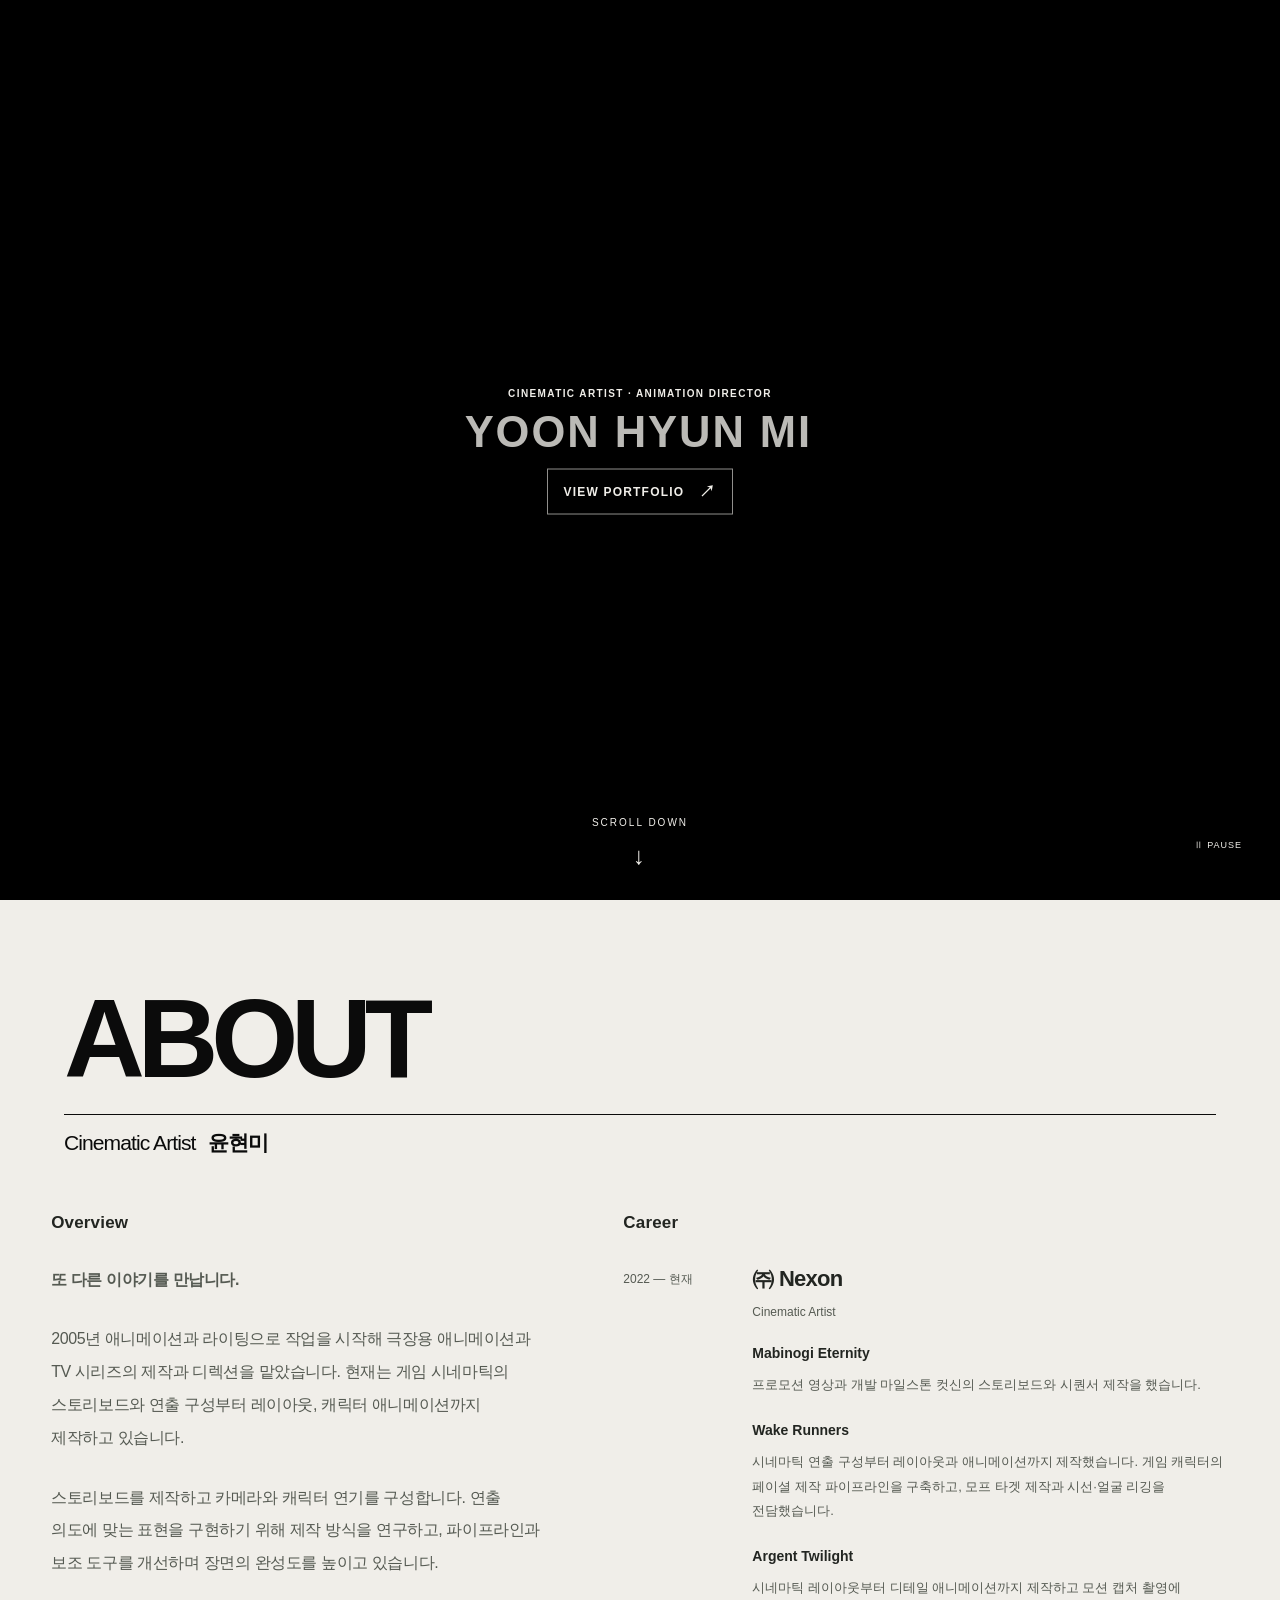
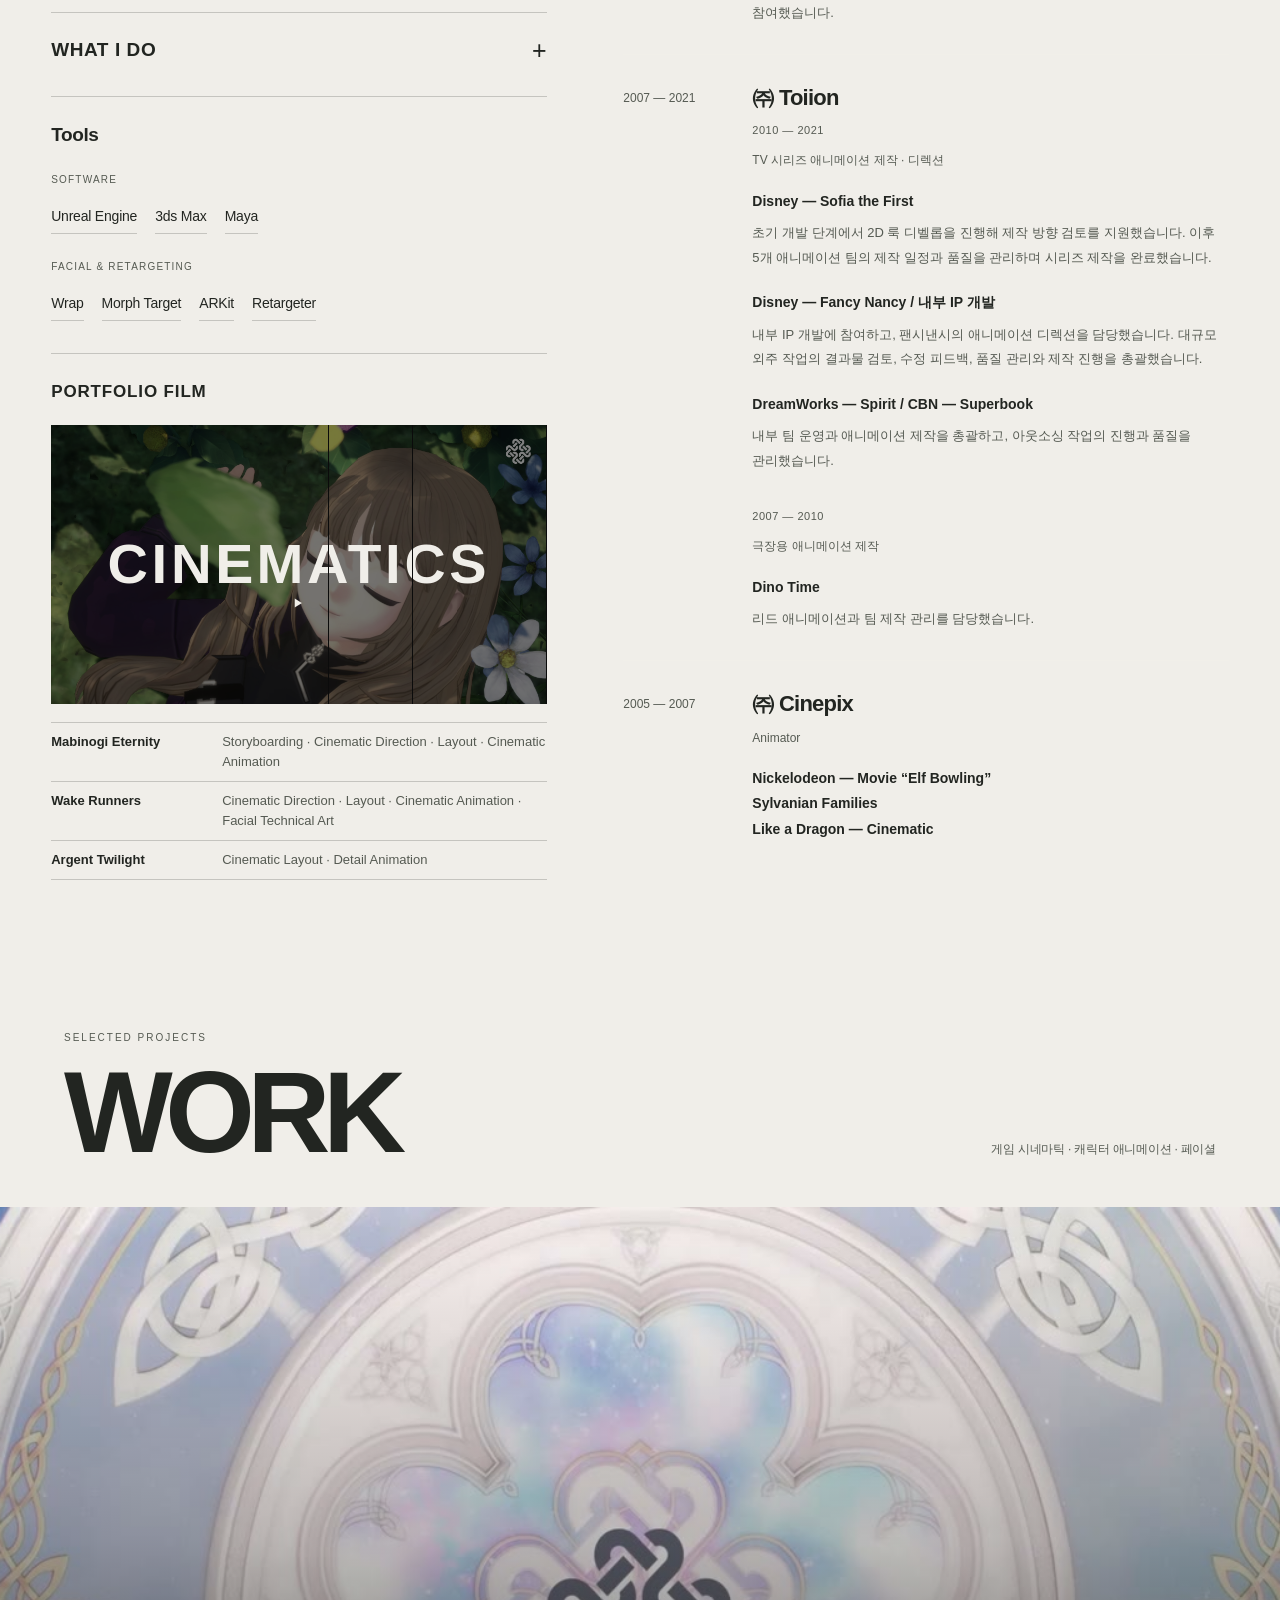
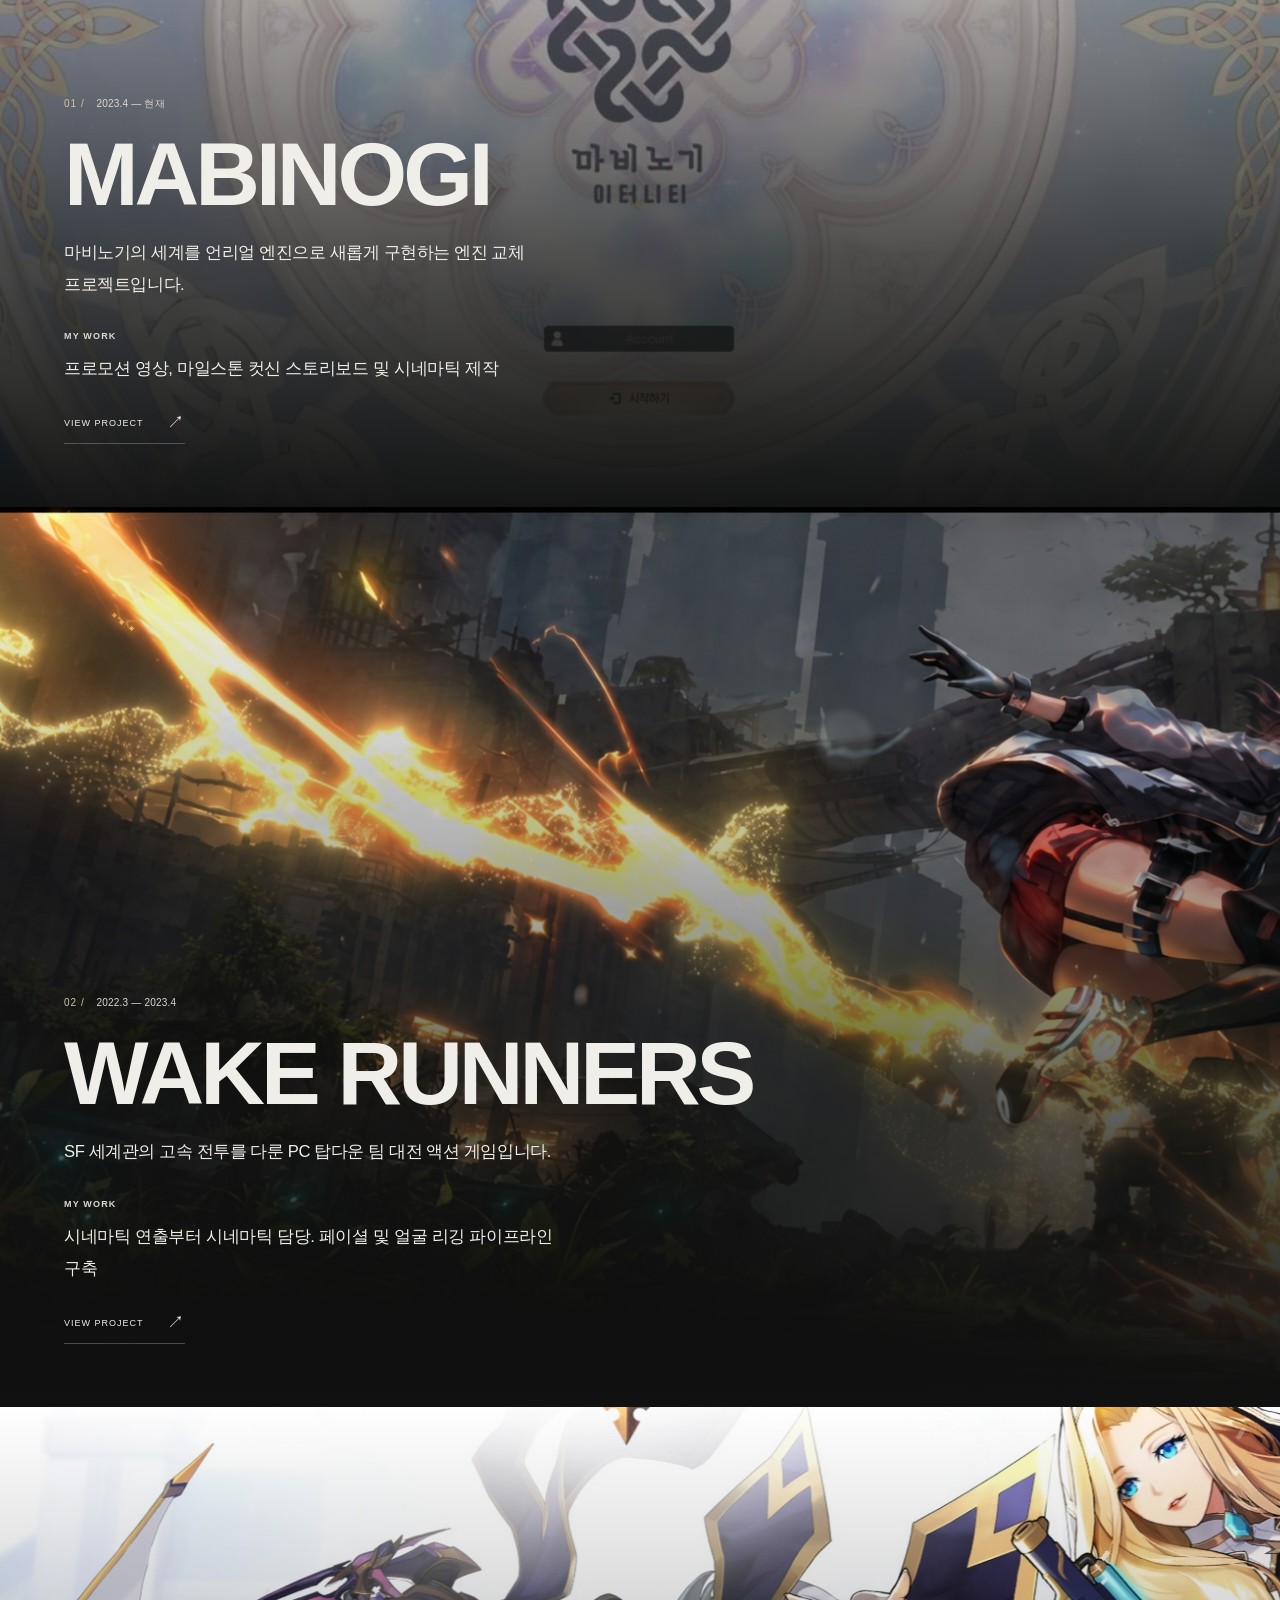
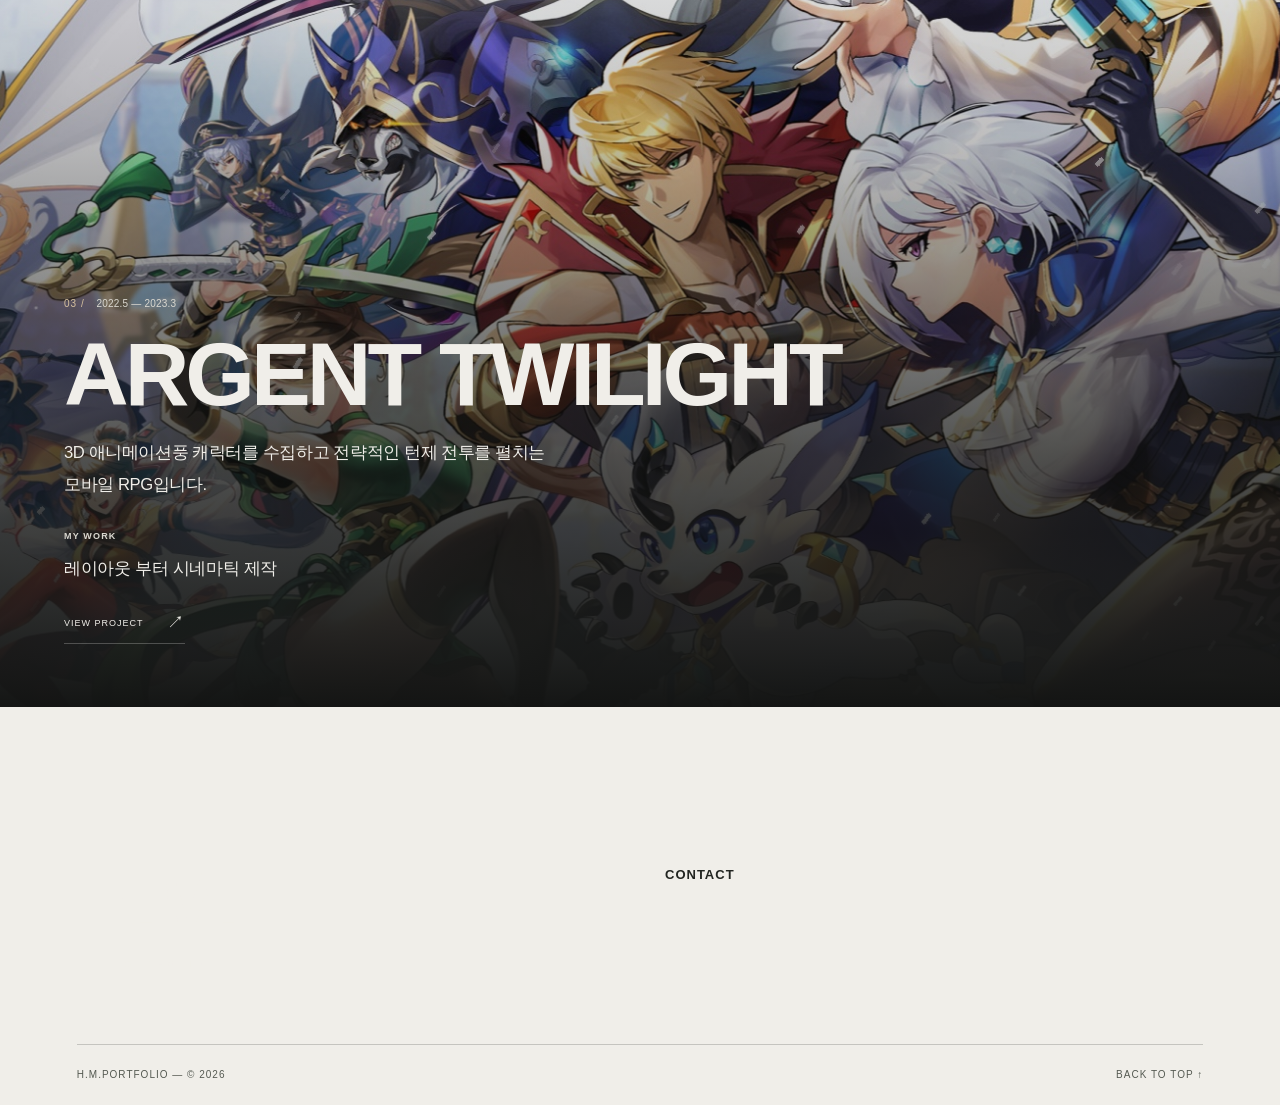
==== index.html @ 666b8a5b "Connect Cara and Argent Vimeo films and enable sound on playback" ====
<!doctype html>
<html lang="ko"><head><meta charset="utf-8"><meta name="viewport" content="width=device-width,initial-scale=1"><meta name="description" content="H.M.Portfolio — 시네마틱 아티스트의 경력과 작품"><title>H.M.Portfolio — Cinematic Artist</title><link rel="stylesheet" href="style.css?v=landscape-1"></head>
<body class="home opening-finished hero-copy-visible">
<header class="site-header"><a class="brand" href="#top" aria-label="H.M.Portfolio 첫 화면"><span class="brand-main">H.M.</span><span class="brand-sub">PORTFOLIO</span></a><button class="menu-button" aria-expanded="false" aria-controls="site-menu" aria-label="메뉴 열기"><span></span><span></span></button><nav class="site-menu" id="site-menu" aria-label="주 메뉴"><a href="#works">WORK</a><a href="#about">ABOUT</a><a href="#contact">CONTACT</a></nav></header>
<main><section class="hero" id="top" aria-label="포트폴리오 영상"><video class="hero-video" muted loop playsinline preload="auto" poster="assets/hero-20261114-loop-poster.jpg" aria-label="포트폴리오 배경 영상"><source src="assets/hero-20261114-loop.mp4?v=1080p-1" type="video/mp4"></video><div class="hero-introduction">
<p class="hero-eyebrow">CINEMATIC ARTIST · ANIMATION DIRECTOR</p>
<h1 class="hero-title"><span class="hero-name hero-monogram">YOON HYUN MI</span></h1>
<div class="hero-links"><a href="portfolio.html" aria-label="단독 포트폴리오 영상 페이지 보기">VIEW PORTFOLIO <span aria-hidden="true">↗</span></a></div>
</div><a class="scroll" href="#about">SCROLL DOWN<span aria-hidden="true">↓</span></a><button class="video-toggle" type="button" aria-label="배경 영상 재생">PLAY</button></section>
<section class="home-about about-profile" id="about" aria-labelledby="profile-title">
<div class="profile-container">
<div class="profile-heading about-title-lockup"><h2 id="profile-title">ABOUT</h2><div class="profile-identity"><span><span lang="en">Cinematic Artist</span> <strong>윤현미</strong></span></div></div>
<div class="profile-grid">
<section class="profile-bio" id="profile-overview" aria-labelledby="profile-overview-title"><h3 id="profile-overview-title" class="profile-column-heading">Overview</h3><div class="profile-bio-copy"><p><strong>또 다른 이야기를 만납니다.</strong></p><p>2005년 애니메이션과 라이팅으로 작업을 시작해 극장용 애니메이션과 TV 시리즈의 제작과 디렉션을 맡았습니다. 현재는 게임 시네마틱의 스토리보드와 연출 구성부터 레이아웃, 캐릭터 애니메이션까지 제작하고 있습니다.</p><p>스토리보드를 제작하고 카메라와 캐릭터 연기를 구성합니다. 연출 의도에 맞는 표현을 구현하기 위해 제작 방식을 연구하고, 파이프라인과 보조 도구를 개선하며 장면의 완성도를 높이고 있습니다.</p></div>
<details class="profile-whatido" id="profile-whatido"><summary><h3>WHAT I DO</h3><span class="whatido-toggle" aria-hidden="true">+</span></summary><div class="whatido-content">
<div class="whatido-item"><h4>Cinematic Direction</h4><p>애니메이션 디렉션과 아웃소싱 관리, 유관 부서 협업 경험을 바탕으로 작업 범위를 정리하고 시네마틱 제작 공수를 산정합니다.<br>콘셉트와 스토리보드로 장면의 방향을 설정하고, 애니메틱과 레이아웃을 통해 카메라 구도·컷의 길이·캐릭터 연기의 흐름을 구체화합니다.</p></div>

<div class="whatido-item"><h4>Unreal Cinematics</h4><p>시퀀서를 중심으로 캐릭터·카메라·표정을 구성하고, 라이팅과 포스트 프로세스를 조정합니다. 컷신과 인게임 플레이 간 전환을 구성합니다.</p></div>
<div class="whatido-item"><h4>Facial Technical Art</h4><p>캐릭터별 모프 타겟을 제작하고 얼굴을 리깅하며, 표정 전달 공정을 구성합니다. ARKit 표정 매핑과 시퀀서 제어를 활용하고, 눈꺼풀·입술·턱의 형태와 립싱크를 확인합니다.</p></div>

<div class="whatido-item"><h4>Pipeline R&amp;D</h4><p>스토리보드와 가이드 음성 제작에 AI 보조 도구를 적용했습니다. 기존 제작 경험을 바탕으로 반복 공정을 자동화하고 페이셜 제작과 엔진 연동 방식을 개선하고 있습니다.</p></div>
<div class="whatido-item"><h4>Leadership</h4><p>애니메이션 팀 운영과 제작을 이끈 경험을 바탕으로 공정을 정리하고 작업 효율을 높입니다. 작업 효율을 높이는 도구를 제작해 팀의 제작 환경을 개선합니다.</p></div>
</div></details>
<section class="profile-tool-strip" id="profile-tools" aria-labelledby="profile-tools-title"><div class="profile-tools-heading"><h3 id="profile-tools-title">Tools</h3></div><div class="profile-tool-columns"><div class="profile-tool-group"><h4>SOFTWARE</h4><ul><li>Unreal Engine</li><li>3ds Max</li><li>Maya</li></ul></div><div class="profile-tool-group"><h4>FACIAL &amp; RETARGETING</h4><ul><li>Wrap</li><li>Morph Target</li><li>ARKit</li><li>Retargeter</li></ul></div></div></section>
<section class="profile-showreel" id="about-portfolio-film" aria-labelledby="about-portfolio-film-title"><h3 id="about-portfolio-film-title">PORTFOLIO FILM</h3><div class="resume-showreel profile-inline-film"><button class="resume-film-cover project-film-cover unified-film-cover" type="button" aria-controls="about-film-player" aria-label="포트폴리오 영상 재생"><img src="assets/mabi-production/media-event-frame-cover-v02.png" alt="나뭇잎 아래 눈을 감은 마비노기 캐릭터"><span class="project-film-title" aria-hidden="true">CINEMATICS</span><span class="film-play-mark" aria-hidden="true">▶</span></button><div class="resume-film-stage" hidden><iframe id="about-film-player" class="vimeo-film-player" title="윤현미 시네마틱·애니메이션 포트폴리오 영상" data-vimeo-src="https://player.vimeo.com/video/1246816019?autoplay=1&amp;dnt=1&amp;quality=1080p" allow="autoplay; fullscreen; picture-in-picture; encrypted-media" allowfullscreen></iframe></div></div><dl class="showreel-credits" aria-label="프로젝트별 담당 역할"><div><dt>Mabinogi Eternity</dt><dd lang="en">Storyboarding · Cinematic Direction · Layout · Cinematic Animation</dd></div><div><dt>Wake Runners</dt><dd lang="en">Cinematic Direction · Layout · Cinematic Animation · Facial Technical Art</dd></div><div><dt>Argent Twilight</dt><dd lang="en">Cinematic Layout · Detail Animation</dd></div></dl></section>
</section>
<section class="profile-career profile-career-column" id="profile-career" aria-labelledby="profile-career-title"><h3 id="profile-career-title" class="profile-column-heading">Career</h3><div class="career-cards"><article class="career-entry"><div class="career-date">2022 — 현재</div><div><h3>㈜ Nexon</h3><div class="career-role">Cinematic Artist</div><div class="career-project"><h4>Mabinogi Eternity</h4><p>프로모션 영상과 개발 마일스톤 컷신의 스토리보드와 시퀀서 제작을 했습니다.</p></div><div class="career-project"><h4>Wake Runners</h4><p>시네마틱 연출 구성부터 레이아웃과 애니메이션까지 제작했습니다. 게임 캐릭터의 페이셜 제작 파이프라인을 구축하고, 모프 타겟 제작과 시선·얼굴 리깅을 전담했습니다.</p></div><div class="career-project"><h4>Argent Twilight</h4><p>시네마틱 레이아웃부터 디테일 애니메이션까지 제작하고 모션 캡처 촬영에 참여했습니다.</p></div></div></article>
<article class="career-entry"><div class="career-date">2007 — 2021</div><div><h3>㈜ Toiion</h3><section class="career-position"><div class="career-role"><span class="career-position-date">2010 — 2021</span>TV 시리즈 애니메이션 제작 · 디렉션</div><div class="career-project"><h4>Disney — Sofia the First</h4><p>초기 개발 단계에서 2D 룩 디벨롭을 진행해 제작 방향 검토를 지원했습니다. 이후 5개 애니메이션 팀의 제작 일정과 품질을 관리하며 시리즈 제작을 완료했습니다.</p></div><div class="career-project"><h4>Disney — Fancy Nancy / 내부 IP 개발</h4><p>내부 IP 개발에 참여하고, 팬시낸시의 애니메이션 디렉션을 담당했습니다. 대규모 외주 작업의 결과물 검토, 수정 피드백, 품질 관리와 제작 진행을 총괄했습니다.</p></div><div class="career-project"><h4>DreamWorks — Spirit / CBN — Superbook</h4><p>내부 팀 운영과 애니메이션 제작을 총괄하고, 아웃소싱 작업의 진행과 품질을 관리했습니다.</p></div></section><section class="career-position"><div class="career-role"><span class="career-position-date">2007 — 2010</span>극장용 애니메이션 제작</div><div class="career-project"><h4>Dino Time</h4><p>리드 애니메이션과 팀 제작 관리를 담당했습니다.</p></div></section></div></article>
<article class="career-entry"><div class="career-date">2005 — 2007</div><div><h3>㈜ Cinepix</h3><div class="career-role">Animator</div><div class="career-project"><h4>Nickelodeon — Movie “Elf Bowling”<br>Sylvanian Families<br>Like a Dragon — Cinematic</h4></div></div></article></div></section>
</div>

</div>
</section>
<section class="works work-collection" id="works" aria-labelledby="work-title"><div class="work-container"><div class="work-heading"><div><p class="work-kicker">SELECTED PROJECTS</p><h2 id="work-title">WORK</h2></div><p class="work-intro">게임 시네마틱 · 캐릭터 애니메이션 · 페이셜</p></div><div class="project-feature-list">
<article class="project-feature" id="mabi-card"><a class="project-feature-link" href="mabinogi.html" aria-labelledby="mabi-card-title" aria-describedby="mabi-card-game mabi-card-work">
<div class="project-feature-media"><video class="cover-video" src="assets/mabinogi-login-loop-v02.mp4" poster="assets/mabinogi-login-loop-v02-poster.jpg" autoplay muted loop playsinline preload="metadata" aria-hidden="true" tabindex="-1"></video></div>
<div class="project-feature-copy"><p class="project-feature-index">01 / <span>2023.4 — 현재</span></p><h3 class="project-feature-title" id="mabi-card-title">MABINOGI</h3><p class="project-feature-game" id="mabi-card-game">마비노기의 세계를 언리얼 엔진으로 새롭게 구현하는 엔진 교체 프로젝트입니다.</p><div class="project-feature-work"><span>MY WORK</span><p id="mabi-card-work">프로모션 영상, 마일스톤 컷신 스토리보드 및 시네마틱 제작</p></div><span class="project-feature-open">VIEW PROJECT <span aria-hidden="true">↗</span></span></div>
</a></article>
<article class="project-feature" id="wake-card"><a class="project-feature-link" href="wake-runners.html" aria-labelledby="wake-card-title" aria-describedby="wake-card-game wake-card-work">
<div class="project-feature-media"><video class="cover-video" src="assets/wake-gold-loop-v01.mp4" poster="assets/wake-gold-loop-v01-poster.jpg" autoplay muted loop playsinline preload="metadata" aria-hidden="true" tabindex="-1"></video></div>
<div class="project-feature-copy"><p class="project-feature-index">02 / <span>2022.3 — 2023.4</span></p><h3 class="project-feature-title" id="wake-card-title">WAKE RUNNERS</h3><p class="project-feature-game" id="wake-card-game">SF 세계관의 고속 전투를 다룬 PC 탑다운 팀 대전 액션 게임입니다.</p><div class="project-feature-work"><span>MY WORK</span><p id="wake-card-work">시네마틱 연출부터 시네마틱 담당.  페이셜 및 얼굴 리깅 파이프라인 구축</p></div><span class="project-feature-open">VIEW PROJECT <span aria-hidden="true">↗</span></span></div>
</a></article>
<article class="project-feature" id="argent-card"><a class="project-feature-link" href="argent-twilight.html" aria-labelledby="argent-card-title" aria-describedby="argent-card-game argent-card-work">
<div class="project-feature-media"><video class="cover-video" src="assets/argent-production/argent-sparkle-loop-v03.mp4" poster="assets/argent-production/argent-white-particles-poster-v02.jpg" autoplay muted loop playsinline preload="metadata" aria-hidden="true" tabindex="-1"></video></div>
<div class="project-feature-copy"><p class="project-feature-index">03 / <span>2022.5 — 2023.3</span></p><h3 class="project-feature-title" id="argent-card-title">ARGENT TWILIGHT</h3><p class="project-feature-game" id="argent-card-game">3D 애니메이션풍 캐릭터를 수집하고 전략적인 턴제 전투를 펼치는 모바일 RPG입니다.</p><div class="project-feature-work"><span>MY WORK</span><p id="argent-card-work">레이아웃 부터 시네마틱 제작</p></div><span class="project-feature-open">VIEW PROJECT <span aria-hidden="true">↗</span></span></div>
</a></article>
</div></div></section></main>
<footer class="contact" id="contact"><div class="footer-brand brand"><span class="brand-main">H.M.</span><span class="brand-sub">PORTFOLIO</span></div><div class="contact-block"><h2>CONTACT</h2></div><div class="footer-bottom"><span>H.M.PORTFOLIO — © 2026</span><a href="#top">BACK TO TOP ↑</a></div></footer><script src="main.js?v=work-fullscreen-1"></script><script src="reveal.js?v=about-stagger-v02"></script><script src="film-poster-tone.js?v=hover-v02"></script><script src="https://player.vimeo.com/api/player.js" defer></script><script src="resume.js?v=sound-on-2" defer></script><script src="video-guides.js"></script><script src="video-controls.js?v=autohide-v02"></script><script src="about-cover-reveal.js?v=4"></script></body></html>
---- style.css ----
:root{--cloud-dancer:#f0eee9;--bg:#101110;--ink:var(--cloud-dancer);--muted:#a4a49d;--line:#f0eee924}*{box-sizing:border-box}html{scroll-behavior:smooth;scroll-padding-top:90px}body{margin:0;background:var(--bg);color:var(--ink);font-family:Helvetica,Arial,'Malgun Gothic',sans-serif}a{color:inherit;text-decoration:none}button{font:inherit;cursor:pointer}a:focus-visible,button:focus-visible{outline:3px solid #e6d2a4;outline-offset:6px}header{position:absolute;top:0;left:0;width:100%;padding:28px 4%;display:flex;justify-content:space-between;align-items:center;z-index:5}header .logo{font-size:24px;font-weight:800;letter-spacing:-1px}nav{display:flex;gap:30px;font-size:10px;letter-spacing:2px}nav a:hover{opacity:.6}.hero{height:100svh;min-height:520px;position:relative;overflow:hidden;display:grid;place-items:center;background:#171b19}.hero-video{position:absolute;width:100%;height:100%;object-fit:cover;object-position:center}.hero:after{content:'';position:absolute;inset:0;background:linear-gradient(180deg,#0005,#0002 45%,#0009);pointer-events:none}.hero-copy{position:relative;z-index:1;text-align:center;pointer-events:none}.eyebrow{font-size:10px;letter-spacing:3px;text-transform:uppercase}h1{font-size:clamp(58px,12vw,185px);font-weight:700;letter-spacing:-.07em;line-height:1;margin:24px 0}.hero-copy p{font-size:12px;letter-spacing:3px}.scroll{position:absolute;bottom:36px;left:50%;transform:translateX(-50%);z-index:2;display:flex;align-items:center;gap:20px;font-size:10px;letter-spacing:3px;white-space:nowrap}.scroll span{font-size:29px}.video-toggle{position:absolute;right:4%;bottom:36px;z-index:2;border:1px solid #f0eee966;color:#f0eee9;background:#0003;border-radius:30px;min-height:42px;padding:10px 17px;font-size:10px;letter-spacing:1px}.works{padding:74px 4% 24px}.section-heading{display:flex;justify-content:space-between;align-items:end;margin-bottom:32px;gap:30px}.section-heading h2{font-size:clamp(30px,4vw,55px);letter-spacing:-2px;margin:12px 0 0;line-height:1.1}.section-heading p{font-size:12px;color:var(--muted);line-height:1.8;margin:0}.cards{display:grid;grid-template-columns:repeat(3,minmax(0,1fr));gap:32px 22px}.card{display:block;min-width:0}.card-image{position:relative;aspect-ratio:16/10;overflow:hidden;background:#262b28}.card-image img{width:100%;height:100%;object-fit:cover;display:block;transition:transform .7s,filter .7s;filter:brightness(.87)}.card:hover img{transform:scale(1.045);filter:brightness(1)}.card .arrow{position:absolute;right:15px;bottom:15px;width:39px;height:39px;border:1px solid #f0eee988;border-radius:50%;display:grid;place-items:center;background:#0002;transition:background .3s,color .3s}.card:hover .arrow{background:#f0eee9;color:#111}.card-meta{display:flex;justify-content:space-between;align-items:start;padding-top:16px;gap:10px}.card h3{font-size:23px;letter-spacing:-.6px;margin:0 0 7px;font-weight:500}.card small{font-size:9px;letter-spacing:2px;color:var(--muted)}.card-num{font-size:10px;color:var(--muted);padding-top:6px}.resume-art{background:#cdcec2;color:#202920;display:flex;align-items:end;padding:25px;position:relative}.resume-monogram{position:absolute;right:27px;top:-10px;font-size:190px;line-height:1.2;letter-spacing:-24px;font-weight:700;opacity:.14}.resume-art strong{font-size:33px;letter-spacing:-1px;line-height:1.1;position:relative}.resume-art .arrow{border-color:#20292066}.lab-art img{filter:brightness(.65) grayscale(1)}.contact{padding:100px 4% 28px}.contact h2{font-size:clamp(48px,8vw,120px);letter-spacing:-.06em;margin:22px 0 30px;font-weight:500}.contact-info{display:flex;gap:38px;color:#c6c6be;font-size:16px;flex-wrap:wrap}.footer-bottom{border-top:1px solid var(--line);padding-top:24px;margin-top:80px;display:flex;justify-content:space-between;font-size:10px;letter-spacing:1px;color:var(--muted)}.detail-header{position:relative;border-bottom:1px solid var(--line)}.detail-main{max-width:1400px;margin:auto;padding:60px 5% 90px}.back{font-size:11px;letter-spacing:1px;display:inline-block;margin-bottom:45px;color:var(--muted)}.detail-title{font-size:clamp(50px,8vw,115px);letter-spacing:-.055em;font-weight:500;line-height:1.05;margin:20px 0 30px}.detail-media{width:100%;display:block;margin:35px 0;max-height:78svh;object-fit:contain;background:#080908}.detail-summary{display:grid;grid-template-columns:1fr 2fr;gap:40px;padding:35px 0;border-top:1px solid var(--line);margin-top:35px}.detail-summary h2{font-size:12px;letter-spacing:2px;font-weight:400;color:var(--muted)}.detail-summary p{line-height:2;font-size:16px;margin:0}.detail-summary ul{padding-left:20px;line-height:2;margin:0}.next-project{display:flex;justify-content:space-between;padding:28px 0;border-block:1px solid var(--line);margin-top:65px;font-size:20px}.career-intro{font-size:11px;letter-spacing:3px;color:var(--muted);margin:25px 0 40px}.career-entry{display:grid;grid-template-columns:180px 1fr;gap:30px;padding:38px 0;border-top:1px solid var(--line)}.career-date{font-size:15px;color:#c9c9b8;padding-top:5px}.career-entry h3{font-size:27px;margin:0 0 9px;letter-spacing:-.5px}.career-role{color:var(--muted);font-size:13px;margin-bottom:24px}.career-entry h4{font-size:17px;margin:25px 0 8px}.career-entry p{font-size:15px;margin:0;line-height:1.9}.career-entry ul{padding-left:20px;font-size:15px;line-height:2;color:#f0eee9}.note{color:var(--muted);font-size:12px;line-height:1.9}.detail-footer{padding:25px 5%;border-top:1px solid var(--line);font-size:11px;color:var(--muted);display:flex;justify-content:space-between}
@media(min-width:1700px){.works,.contact{padding-left:7%;padding-right:7%}}@media(max-width:1000px){.cards{grid-template-columns:repeat(2,minmax(0,1fr))}}@media(max-width:600px){header{padding:24px 6%}nav{gap:14px;font-size:9px}.hero{min-height:560px}.hero-copy p{font-size:10px;letter-spacing:1px}.video-toggle{bottom:90px;right:6%}.works{padding:50px 6% 0}.section-heading{display:block}.section-heading p{margin-top:18px}.cards{grid-template-columns:1fr;gap:30px}.card-image{aspect-ratio:16/9}.card h3{font-size:23px}.contact{padding:80px 6% 25px}.footer-bottom{gap:20px;font-size:9px}.detail-main{padding:40px 6% 60px}.detail-summary,.career-entry{grid-template-columns:1fr;gap:14px}.detail-title{font-size:49px}.back{margin-bottom:25px}.detail-header nav a:first-child{display:none}.next-project{font-size:17px}}
@media(prefers-reduced-motion:reduce){html{scroll-behavior:auto}.card-image img{transition:none}.card:hover img{transform:none}}

/* Unit-inspired home: opening / moving image / film index */
.home{background:#080808;color:#f0eee9}.home.intro-running{overflow:hidden}.brand{display:inline-flex;flex-direction:column;align-items:center;color:#f0eee9}.brand-main{display:block;font-weight:900;letter-spacing:-.095em;line-height:.85;margin:0;padding-right:.075em}.brand-sub{display:block;letter-spacing:.52em;text-indent:.52em;font-weight:400;line-height:1;margin-top:18px;font-size:12px}.opening{position:fixed;inset:0;background:#000;z-index:100;display:grid;place-items:center;pointer-events:none;transition:opacity .55s;opacity:1}.opening-logo{display:flex;flex-direction:column;align-items:center;animation:opening-out .35s 1.65s both}.opening-logo .brand-main{font-size:clamp(100px,17vw,220px);animation:logo-in 1s cubic-bezier(.16,1,.3,1) both}.opening-logo .brand-sub{font-size:clamp(10px,1.4vw,18px);animation:sub-in 1s .25s both}.home.opening-finished .opening{opacity:0;visibility:hidden;transition:opacity .55s,visibility 0s .55s}.site-header{position:fixed;inset:0 0 auto;display:flex;align-items:center;justify-content:space-between;padding:19px 4%;height:92px;background:#000f;border-bottom:1px solid #f0eee919;transform:translateY(-100%);opacity:0;transition:transform .4s,opacity .4s;z-index:20}.home.past-hero .site-header{transform:none;opacity:1}.site-header .brand-main{font-size:38px}.site-header .brand-sub{font-size:6px;margin-top:8px}.site-menu{display:flex;gap:28px}.site-menu a{font-size:10px;letter-spacing:1.5px}.menu-button{display:none;width:40px;height:40px;background:none;border:0;padding:8px;color:#f0eee9}.menu-button span{display:block;height:1px;background:currentColor;margin:7px 0}.home .hero{height:100svh;min-height:480px;background:#000;isolation:isolate}.home .hero:after{background:linear-gradient(180deg,#0001 50%,#0006)}.home .hero-video{opacity:0;transition:opacity 1.2s;filter:brightness(.88)}.home.video-visible .hero-video{opacity:1}.hero-brand{position:absolute;left:50%;top:50%;transform:translate(-50%,-50%);z-index:2;opacity:0;transition:opacity 1s}.opening-finished .hero-brand{opacity:1}.hero-brand .brand-main{font-size:clamp(85px,13vw,180px);letter-spacing:-.095em}.hero-brand .brand-sub{font-size:clamp(10px,1.3vw,18px);margin-top:24px}.home .scroll{bottom:30px;flex-direction:column;gap:14px;font-size:10px;letter-spacing:2px;opacity:0;transition:opacity .7s}.opening-finished .scroll{opacity:1}.home .scroll span{font-size:24px}.home .video-toggle{bottom:35px;right:28px;border:0;background:#0004;border-radius:0;font-size:9px;padding:10px;min-height:40px}.home .works{padding:0;background:#101010;background-image:radial-gradient(#f0eee904 .7px,transparent .7px);background-size:4px 4px;scroll-margin-top:90px}.category-nav{display:flex;justify-content:center;gap:clamp(20px,5vw,80px);padding:28px 4%;border-bottom:1px solid #f0eee915;background:#030303;position:sticky;top:92px;z-index:10}.category-nav a{color:#999;font-size:11px;letter-spacing:1px;font-weight:700;white-space:nowrap}.category-nav a:hover{color:#f0eee9}.films-list{max-width:1280px;padding:80px 32px 20px;margin:auto}.film{margin:0 0 80px;scroll-margin-top:185px}.film-image{position:relative;display:block;aspect-ratio:2.28;overflow:hidden;background:#171717}.film-image img{width:100%;height:100%;object-fit:cover;display:block;transition:transform 1.1s cubic-bezier(.2,.7,.2,1),filter .6s;filter:brightness(.86)}.film-image:after{content:'';position:absolute;inset:0;background:linear-gradient(transparent 40%,#0008);pointer-events:none}.film-image h2{position:absolute;z-index:2;bottom:-.08em;left:3%;right:3%;text-align:center;margin:0;font-size:clamp(32px,5.4vw,78px);font-weight:800;line-height:1.1;letter-spacing:.015em;text-transform:uppercase;text-shadow:0 2px 20px #0003}.film-credits{display:flex;justify-content:center;gap:32px;padding:30px 15px 0;flex-wrap:wrap}.film-credits span{font-size:11px;font-weight:700;line-height:1.7;border-bottom:1px solid #f0eee9;letter-spacing:.1px}.film-image:hover img{transform:scale(1.035);filter:brightness(1)}.view-label{position:absolute;inset:40% 0 auto;text-align:center;z-index:2;font-size:11px;letter-spacing:2px;opacity:0;transform:translateY(10px);transition:opacity .4s,transform .4s}.film-image:hover .view-label,.film-image:focus-visible .view-label{opacity:1;transform:none}.resume-cover img{filter:brightness(.55) saturate(.6)}.lab-cover img{filter:brightness(.6) grayscale(1)}.home .contact{background:#000;padding:75px 6% 25px;display:grid;grid-template-columns:1fr 1fr;gap:50px;min-height:300px;align-items:start}.footer-brand{justify-self:start}.footer-brand .brand-main{font-size:90px}.footer-brand .brand-sub{font-size:9px;margin-top:17px}.home .contact h2{font-size:13px;letter-spacing:1px;font-weight:700;margin:0 0 22px}.contact-block p{font-size:12px;color:#aaa;margin:12px 0}.home .footer-bottom{grid-column:1/-1;width:100%;margin-top:25px;font-size:10px}.detail-header{background:#050505}.detail-header .logo{font-size:23px}.detail-title{font-weight:700}.detail-footer{background:#050505}@keyframes logo-in{from{opacity:0;transform:translateY(22px) scale(.93);filter:blur(9px)}to{opacity:1;transform:none;filter:blur(0)}}@keyframes sub-in{from{opacity:0;letter-spacing:1em}to{opacity:1;letter-spacing:.52em}}@keyframes opening-out{to{opacity:0;transform:scale(1.035)}}
@media(min-width:1500px){.films-list{max-width:1420px;padding-inline:45px}}@media(max-width:700px){.site-header{height:76px;padding:14px 5%}.site-header .brand-main{font-size:32px}.site-header .brand-sub{font-size:5px}.category-nav{top:76px;gap:22px;justify-content:flex-start;overflow-x:auto;padding:24px 5%}.category-nav a{font-size:9px}.films-list{padding:45px 4% 5px}.film{margin-bottom:50px;scroll-margin-top:165px}.film-image{aspect-ratio:2.15}.film-image h2{font-size:clamp(26px,6vw,42px)}.film-credits{padding-top:22px;gap:20px}.film-credits span{font-size:9px}.menu-button{display:block}.site-menu{display:none;position:absolute;right:0;top:76px;background:#000;padding:30px;width:100%;border-bottom:1px solid #333;justify-content:center}.site-menu.is-open{display:flex}.home .contact{gap:30px;padding:60px 6% 25px}.footer-brand .brand-main{font-size:62px}.footer-brand .brand-sub{font-size:6px;margin-top:12px}.hero-brand .brand-sub{margin-top:18px}.home .video-toggle{bottom:26px;right:15px}.view-label{display:none}.home .works{scroll-margin-top:76px}}
@media(prefers-reduced-motion:reduce){.opening-logo,.opening-logo .brand-main,.opening-logo .brand-sub{animation:none}.opening{display:none}.home.intro-running{overflow:auto}.hero-brand,.home .scroll{opacity:1}.hero-video,.hero-brand,.film-image img{transition:none}.film-image:hover img{transform:none}}

/* Image covers: subdued before hover, clear on hover or keyboard focus. */
.home .film-image img{filter:brightness(.45) saturate(.65)}
.home .film-image:hover img,.home .film-image:focus-visible img{filter:brightness(1) saturate(1)}
.home .resume-cover img{object-fit:contain}
@media(prefers-reduced-motion:reduce){.home .film-image img{transition:none}}

/* Solid resume cover and Mabinogi motion cover. */
.home .resume-cover{background:#303030}
.home .resume-cover::after{background:none}
.home .film-image .cover-video{display:block;width:100%;height:100%;object-fit:cover;filter:brightness(.45) saturate(.65);transition:filter .6s}
.home .film-image:hover .cover-video,.home .film-image:focus-visible .cover-video{filter:brightness(1) saturate(1);transform:none}
@media(prefers-reduced-motion:reduce){.home .film-image .cover-video{transition:none}.home .film-image:hover .cover-video{transform:none}}

/* Lock the Mabinogi video to its cover; decoding and hover cannot resize it. */
.home #mabi-card .film-image{position:relative;aspect-ratio:2.28;contain:layout paint}
.home #mabi-card .cover-video{position:absolute;inset:0;width:100%;height:100%;max-width:100%;object-fit:cover;transform:none;animation:none;transition:filter .6s}
.home #mabi-card .film-image:hover .cover-video,.home #mabi-card .film-image:focus-visible .cover-video{transform:none}
@media(max-width:700px){.home #mabi-card .film-image{aspect-ratio:2.15}}
@media(prefers-reduced-motion:reduce){.home #mabi-card .cover-video{transition:none}}

/* Wake Runners loop occupies a fixed cover, without zoom or layout movement. */
.home #wake-card .film-image{position:relative;aspect-ratio:2.28;contain:layout paint}
.home #wake-card .cover-video{position:absolute;inset:0;width:100%;height:100%;object-fit:cover;transform:none;animation:none;transition:filter .6s}
.home #wake-card .film-image:hover .cover-video,.home #wake-card .film-image:focus-visible .cover-video{transform:none}
@media(max-width:700px){.home #wake-card .film-image{aspect-ratio:2.15}}
@media(prefers-reduced-motion:reduce){.home #wake-card .cover-video{transition:none}}

/* Original artwork at rest; dark overlay and centered project title on hover. */
.home .film-image img,.home .film-image .cover-video,
.home .film-image:hover img,.home .film-image:focus-visible img,
.home .film-image:hover .cover-video,.home .film-image:focus-visible .cover-video{filter:none;transform:none}
.home .film-image::after{background:rgba(0,0,0,.55);opacity:0;transition:opacity .4s;z-index:1}
.home .film-image:hover::after,.home .film-image:focus-visible::after{opacity:1}
.home .film-image h2{top:50%;bottom:auto;left:50%;right:auto;transform:translate(-50%,-50%);width:94%;margin:0;opacity:0;transition:opacity .4s;pointer-events:none;text-align:center;z-index:2}
.home .film-image:hover h2,.home .film-image:focus-visible h2{opacity:1}
.home .film-image .view-label{display:none}
@media(hover:none){.home .film-image h2{opacity:1}.home .film-image::after{opacity:.35}}
@media(prefers-reduced-motion:reduce){.home .film-image::after,.home .film-image h2{transition:none}}

.home .resume-cover img{object-fit:cover;object-position:center}

.resume-section-title{font-size:clamp(22px,3vw,38px);font-weight:700;letter-spacing:.015em;margin:35px 0 20px;line-height:1.1}.resume-showreel .detail-media{margin:0 0 50px}

/* RESUME showreel: low-key slate cover with a fading centered title. */
.resume-showreel{margin:35px 0 50px}
.resume-film-cover{position:relative;display:block;width:100%;aspect-ratio:16/9;padding:0;border:0;background:#080808;overflow:hidden;color:#f0eee9;cursor:pointer}
.resume-film-cover img{display:block;width:100%;height:100%;object-fit:cover;object-position:center;filter:brightness(.5) saturate(.65)}
.resume-film-caption{position:absolute;inset:0;display:flex;align-items:center;justify-content:center;font-size:clamp(32px,5.4vw,78px);font-weight:800;line-height:1.1;letter-spacing:.015em;text-align:center;padding:0 3%;opacity:1;transition:opacity .45s;text-shadow:0 2px 20px #0003}
.resume-film-cover:hover .resume-film-caption,.resume-film-cover:focus-visible .resume-film-caption{opacity:.3}
.resume-showreel .resume-film-player{margin:0;max-height:78svh}
.resume-showreel [hidden]{display:none!important}
@media(max-width:700px){.resume-film-caption{font-size:clamp(22px,6vw,42px)}}
@media(prefers-reduced-motion:reduce){.resume-film-caption{transition:none}}

/* A single, readable rectangular mail contact at the end of the resume. */
.resume-contact-card{display:grid;grid-template-columns:1fr auto;gap:18px 35px;align-items:end;margin-top:65px;padding:36px 42px 40px;background:#f0eee9;color:#171916;border:1px solid #f0eee9;border-radius:0;transition:background .25s,border-color .25s}
.resume-contact-label{grid-column:1/-1;font-size:10px;font-weight:700;letter-spacing:2px;color:#55584e}
.resume-contact-name{font-size:clamp(40px,5vw,68px);font-weight:700;line-height:1;letter-spacing:-.04em}
.resume-contact-email{display:flex;gap:32px;align-items:center;font-size:clamp(17px,2vw,25px);line-height:1.5;overflow-wrap:anywhere}
.resume-contact-email>span{font-size:30px;line-height:1}
.resume-contact-card:hover,.resume-contact-card:focus-visible{background:#f0eee9;border-color:#f0eee9}
@media(max-width:650px){.resume-contact-card{grid-template-columns:1fr;padding:28px 25px;gap:22px}.resume-contact-email{justify-content:space-between}}
@media(prefers-reduced-motion:reduce){.resume-contact-card{transition:none}}

/* Portfolio cover and playback use matching 16:9 frames. */
.resume-film-stage{position:relative;width:100%;aspect-ratio:16/9;background:#000;overflow:hidden}
.resume-showreel .resume-film-stage .resume-film-player{position:absolute;inset:0;width:100%;height:100%;max-height:none;margin:0;object-fit:contain;object-position:center;transition:none}

/* Wake Runners work film, roles and source-based production notes. */
.production-kicker{font-size:12px;font-weight:500;letter-spacing:2px;margin:12px 0 18px;color:var(--muted)}
.wake-work-film .work-film-player{width:100%;aspect-ratio:16/9;max-height:none;object-fit:contain;margin:0;background:#000}
.media-caption{font-size:10px;letter-spacing:1.5px;color:var(--muted);margin:15px 0 40px}
.role-concept{font-size:clamp(22px,2.6vw,35px);letter-spacing:-.025em;line-height:1.35;margin:0 0 18px;font-weight:500}
.production-process{border-top:1px solid var(--line);padding-top:65px;margin-top:5px}
.production-title{font-size:clamp(35px,5vw,66px);letter-spacing:-.04em;font-weight:500;margin:20px 0 26px}
.process-lead{font-size:clamp(19px,2.2vw,27px);line-height:1.75;max-width:1000px;color:#f0eee9}
.process-body,.process-chapter>p{font-size:15px;line-height:2;color:#b9bbb3;max-width:1000px}
.process-tools{display:flex;flex-wrap:wrap;gap:9px;margin:28px 0 52px}.process-tools span{font-size:11px;border:1px solid #f0eee930;padding:8px 12px;color:#b9bbb3;letter-spacing:.5px}
.process-chapter{margin-top:46px}.chapter-num{font-size:10px;letter-spacing:1.8px;color:var(--muted)}.process-chapter h3{font-size:clamp(21px,3vw,34px);font-weight:500;line-height:1.4;letter-spacing:-.02em;margin:15px 0 22px}
.production-flow{list-style:none;counter-reset:step;display:grid;grid-template-columns:repeat(5,minmax(0,1fr));gap:10px;padding:0;margin:30px 0 55px}.production-flow li{counter-increment:step;border-top:1px solid #f0eee945;padding:18px 10px 10px 0;font-size:13px;line-height:1.7;color:#f0eee9}.production-flow li:before{content:'0' counter(step);display:block;font-size:10px;letter-spacing:2px;color:var(--muted);margin-bottom:12px}
.production-steps{margin:0}.production-steps>div{display:grid;grid-template-columns:140px 1fr;gap:25px;border-top:1px solid var(--line);padding:22px 0}.production-steps dt{font-size:15px;color:#f0eee9}.production-steps dd{margin:0;font-size:15px;color:#b9bbb3;line-height:1.9}
.production-figure{margin:45px 0}.production-figure img{display:block;width:100%;height:auto;background:#1b1b1b}.production-figure figcaption{color:var(--muted);font-size:10px;letter-spacing:1.4px;margin-top:14px}
.production-table{width:100%;border-collapse:collapse;text-align:left;font-size:14px;line-height:1.9}.production-table th,.production-table td{border-bottom:1px solid var(--line);padding:20px 18px 20px 0;vertical-align:top}.production-table thead th{font-size:11px;color:var(--muted);font-weight:400;letter-spacing:1px;border-top:1px solid var(--line)}.production-table tbody th{width:25%;font-weight:500}.production-table td{color:#b9bbb3}
.project-pagination{display:flex;justify-content:space-between;gap:20px;border-block:1px solid var(--line);margin-top:80px;padding:30px 0}.project-pagination a{font-size:17px;display:flex;align-items:center;gap:16px}.project-pagination a:hover{color:#d1c5a8}
@media(max-width:700px){.production-flow{grid-template-columns:1fr 1fr;gap:15px}.production-steps>div{grid-template-columns:1fr;gap:10px}.production-table th,.production-table td{padding-right:12px;font-size:12px}.production-table tbody th{width:31%}.project-pagination a{font-size:15px;gap:10px}.production-process{padding-top:45px}.process-tools{margin-bottom:35px}}

/* Clear, stronger heading hierarchy and discreet project navigation. */
.wake-production .detail-title{font-weight:800;letter-spacing:-.035em;color:#f0eee9}
.wake-production .production-title{font-weight:800;color:#f0eee9}
.wake-production .process-chapter h3{font-weight:700;color:#f0eee9}
.wake-production .detail-summary h2{font-size:14px;font-weight:700;line-height:1.6;letter-spacing:1.2px;color:#f0eee9}
.wake-production .production-kicker{font-size:13px;font-weight:700;color:#f0eee9}
.wake-production .project-pagination{padding:20px 0}
.wake-production .project-pagination a{font-size:11px;font-weight:600;letter-spacing:2px;min-height:32px;color:#b9bbb3}
.wake-production .project-pagination a:hover,.wake-production .project-pagination a:focus-visible{color:#f0eee9}

/* Two editorial work areas, sharing the portfolio-film cover interaction. */
.project-work-area{padding-top:30px;margin-top:25px}
.project-area-title{font-size:clamp(29px,4.5vw,62px);font-weight:800;line-height:1.15;letter-spacing:-.025em;color:#f0eee9;margin:18px 0 32px;overflow-wrap:normal}
.facial-work-area{border-top:1px solid #f0eee955;padding-top:65px;margin-top:65px}
.wake-production .work-info-label{font-size:13px;font-weight:700;letter-spacing:1.5px;line-height:1.6;color:#f0eee9;margin:0 0 20px}
.wake-production .detail-summary>.work-info-label{margin:0}
.work-pipeline{margin-top:35px}.cinematic-flow{grid-template-columns:repeat(3,minmax(0,1fr));margin-bottom:0}
.production-flow strong{font-size:15px;font-weight:600}.production-flow p{font-size:14px;line-height:1.9;color:#b9bbb3;margin:14px 0 0}
.development-story{margin:30px 0 45px}.development-story .process-lead{font-size:clamp(19px,2.2vw,27px)}
.engine-application{margin-top:45px}
@media(max-width:700px){.project-area-title{font-size:clamp(28px,6vw,42px)}.facial-work-area{padding-top:45px;margin-top:45px}.cinematic-flow{grid-template-columns:1fr;gap:20px}.wake-production .detail-summary>.work-info-label{margin-bottom:8px}}

/* Concise production copy and one enclosure per pipeline. */
.wake-production .detail-summary{border:0;padding:0;margin-top:28px;gap:20px 40px}
.wake-production .role-note{font-size:14px;color:#b9bbb3;margin-top:14px;line-height:1.9}
.section-index{display:inline-block;color:#8f9189;margin-right:12px;letter-spacing:1px;font-size:11px}
.pipeline-box{list-style:none;counter-reset:pipeline;display:flex;flex-direction:column;gap:26px;border:1px solid #f0eee930;background:#f0eee903;padding:30px;margin:22px 0 0}
.pipeline-box li{counter-increment:pipeline;display:grid;grid-template-columns:30px minmax(140px,.8fr) 2fr;gap:18px;align-items:baseline;border:0;padding:0}
.pipeline-box li::before{content:'0' counter(pipeline);font-size:10px;color:#8f9189;letter-spacing:1px}
.pipeline-box strong{font-size:14px;font-weight:600;color:#f0eee9;line-height:1.8}
.pipeline-box p{font-size:14px;line-height:1.9;color:#b9bbb3;margin:0}
.film-play-mark{position:absolute;top:50%;left:50%;transform:translate(-50%,-50%);display:grid;place-items:center;width:40px;height:40px;padding-left:2px;border:1px solid #f0eee980;border-radius:50%;font-size:12px;line-height:1;color:#f0eee9;pointer-events:none;transition:opacity .35s}
.resume-film-cover:hover .film-play-mark,.resume-film-cover:focus-visible .film-play-mark{opacity:.5}
.application-example{width:min(100%,520px);margin:25px 0 36px}
.example-film-placeholder{position:relative;aspect-ratio:16/9;overflow:hidden;background:#080808}
.example-film-placeholder img{display:block;width:100%;height:100%;object-fit:cover;filter:brightness(.5) saturate(.65)}
.application-example figcaption{display:flex;justify-content:space-between;gap:15px;font-size:11px;color:#bbbcb4;margin-top:12px}.application-example figcaption span{font-size:10px;color:#85877f}
.application-notes-title{font-size:13px;font-weight:700;letter-spacing:.5px;margin:0 0 22px;color:#f0eee9}
.application-notes{margin:0;display:flex;flex-direction:column;gap:26px}.application-notes>div{display:grid;grid-template-columns:220px 1fr;gap:25px}.application-notes dt{font-size:14px;line-height:1.9;font-weight:700;color:#f0eee9}.application-notes dd{font-size:14px;line-height:1.9;color:#b9bbb3;margin:0}
@media(max-width:700px){.pipeline-box{padding:22px 18px;gap:25px}.pipeline-box li{grid-template-columns:25px 1fr;gap:6px 12px}.pipeline-box p{grid-column:2}.application-notes>div{grid-template-columns:1fr;gap:8px}.wake-production .detail-summary{gap:12px}}
@media(prefers-reduced-motion:reduce){.film-play-mark{transition:none}}

/* Group each content type with one border, retaining whitespace within. */
.wake-production .detail-summary.role-box{border:1px solid #f0eee930;background:#f0eee903;padding:30px;grid-template-columns:180px 1fr;gap:24px 30px;margin-top:20px}
.wake-production .role-box .role-note{margin-top:10px}
.application-content-box{border:1px solid #f0eee930;background:#f0eee903;padding:30px}
.application-content-box>div{grid-template-columns:220px 1fr;gap:30px}
.wake-production .project-pagination a{font-size:22px;letter-spacing:0;min-width:44px;min-height:44px;justify-content:center}
.project-pagination a:last-child{margin-left:auto}
@media(max-width:700px){.wake-production .detail-summary.role-box{padding:22px 18px;grid-template-columns:1fr;gap:14px}.application-content-box{padding:22px 18px}.application-content-box>div{grid-template-columns:1fr;gap:8px}}

/* Discreet media guides and an 8px triangular pointer. */
.guided-video{position:relative;background:#000;margin:35px 0;line-height:0;isolation:isolate}
.guided-video .detail-media{margin:0;display:block}
.has-video-guides{--guide-x:50%;--guide-y:50%}
.video-guide-overlay{position:absolute;inset:0;z-index:4;display:block;overflow:hidden;pointer-events:none;opacity:0;transition:opacity .2s}
.video-guide-frame{position:absolute;inset:20px;border:1px solid #f0eee938;pointer-events:none}
.video-guide-horizontal{position:absolute;left:20px;right:20px;top:var(--guide-y);height:1px;background:#f0eee930}
.video-guide-vertical{position:absolute;top:20px;bottom:20px;left:var(--guide-x);width:1px;background:#f0eee930}
@media(hover:hover) and (pointer:fine){
 .guides-active>.video-guide-overlay{opacity:1}
 .has-video-guides,.has-video-guides>video{cursor:url("data:image/svg+xml,%3Csvg xmlns='http://www.w3.org/2000/svg' width='12' height='14' viewBox='0 0 12 14'%3E%3Cpath d='M2 2L10 7L2 12Z' fill='#f0eee9' stroke='%23000' stroke-opacity='.45' stroke-width='.6'/%3E%3C/svg%3E") 5 7,pointer}
 .resume-film-cover.has-video-guides:hover .film-play-mark{opacity:0}
}
.film-play-mark{width:12px;height:14px;padding:0;border:0;border-radius:0;font-size:11px}
.detail-footer{border:0}
.project-pagination{border:0}
@media(prefers-reduced-motion:reduce){.video-guide-overlay{transition:none}}

/* Custom film controls: fine frame lines and translucent utility cells. */
.has-custom-player{position:relative;background:#000;overflow:hidden;isolation:isolate}
.player-toolbar{position:absolute;left:0;right:0;bottom:0;z-index:8;height:58px;display:flex;align-items:stretch;border:1px solid #f0eee938;background:rgba(6,10,9,.48);backdrop-filter:blur(8px);-webkit-backdrop-filter:blur(8px);color:#f0eee9;line-height:1;opacity:1;transition:opacity .25s;cursor:default}
.player-action{display:grid;place-items:center;flex:0 0 58px;width:58px;min-height:44px;border:0;border-right:1px solid #f0eee930;border-radius:0;padding:0;background:transparent;color:#f0eee9;cursor:pointer;transition:background .2s}
.player-action:last-child{border-right:0}.player-action:hover,.player-action:focus-visible{background:#f0eee915}
.player-action svg{width:17px;height:17px;display:block;pointer-events:none}
.player-action[hidden]{display:none}
.player-time{display:flex;align-items:center;justify-content:center;flex:0 0 68px;padding:0 10px;font-family:Consolas,'Courier New',monospace;font-size:10px;font-weight:600;letter-spacing:.2px;white-space:nowrap}
.player-elapsed{border-right:1px solid #f0eee930;background:#f0eee905}.player-total{border-right:1px solid #f0eee930}
.player-progress-cell{flex:1;min-width:35px;display:flex;align-items:center;padding:0 22px}
.player-progress{--progress:0%;appearance:none;-webkit-appearance:none;display:block;width:100%;height:24px;margin:0;padding:0;border:0;border-radius:0;outline-offset:5px;background:transparent;cursor:pointer}
.player-progress::-webkit-slider-runnable-track{height:1px;background:linear-gradient(to right,#f0eee9 0 var(--progress),#f0eee940 var(--progress) 100%)}
.player-progress::-moz-range-track{height:1px;background:#f0eee940}.player-progress::-moz-range-progress{height:1px;background:#f0eee9}
.player-progress::-webkit-slider-thumb{appearance:none;-webkit-appearance:none;width:7px;height:7px;border:0;border-radius:50%;margin-top:-3px;background:#f0eee9;opacity:0}
.player-progress::-moz-range-thumb{width:7px;height:7px;border:0;border-radius:50%;background:#f0eee9;opacity:0}
.player-progress:hover::-webkit-slider-thumb,.player-progress:focus-visible::-webkit-slider-thumb{opacity:1}.player-progress:hover::-moz-range-thumb,.player-progress:focus-visible::-moz-range-thumb{opacity:1}
.player-progress:disabled{opacity:.3;cursor:default}
.has-custom-player.controls-idle:not(.player-paused)>.player-toolbar{opacity:0;pointer-events:none}
.controls-keyboard>.player-toolbar:focus-within{opacity:1!important;pointer-events:auto!important}
.player-status{position:absolute;top:50%;left:50%;transform:translate(-50%,-50%);padding:10px 16px;background:#0009;color:#f0eee9;font-size:12px;line-height:1.6;z-index:7;pointer-events:none;white-space:nowrap}
.player-status[hidden]{display:none}
.resume-film-stage.has-custom-player:fullscreen,.guided-video.has-custom-player:fullscreen{width:100vw;height:100dvh;max-width:none;margin:0;aspect-ratio:auto;display:block;background:#000}
.has-custom-player:fullscreen video.detail-media{position:absolute;inset:0;width:100%;height:100%;max-height:none;object-fit:contain;margin:0}
@media(max-width:650px){.player-toolbar{height:46px}.player-action{flex-basis:44px;width:44px}.player-action svg{width:15px;height:15px}.player-time{flex-basis:52px;padding:0 7px;font-size:9px}.player-progress-cell{padding:0 12px}}

@media(prefers-reduced-motion:reduce){.player-toolbar,.player-action{transition:none}}

/* Shared detail-page hierarchy, matching the Wake Runners layout. */
.work-detail .detail-title{font-weight:800;letter-spacing:-.035em;color:#f0eee9}
.work-detail .work-info-label{font-size:13px;font-weight:700;letter-spacing:1.5px;line-height:1.6;color:#f0eee9;margin:0 0 20px}
.work-detail .detail-summary.role-box{border:1px solid #f0eee930;background:#f0eee903;padding:30px;grid-template-columns:180px 1fr;gap:24px 30px;margin-top:20px}
.work-detail .detail-summary.role-box>.work-info-label{margin:0}
.work-detail .detail-summary.role-box p{font-size:15px;line-height:1.9;margin:0;color:#f0eee9}
.work-detail .detail-summary.role-box .role-note{font-size:14px;margin-top:10px;color:#b9bbb3}
.work-detail .project-pagination{border:0;padding:20px 0;margin-top:65px}
.work-detail .project-pagination a{font-size:22px;letter-spacing:0;min-width:44px;min-height:44px;justify-content:center;color:#b9bbb3}
.work-detail .project-pagination a:hover{color:#f0eee9}
.shared-detail-section{margin-top:35px}.shared-detail-section+.shared-detail-section{margin-top:65px}
.career-cards{display:flex;flex-direction:column;gap:20px}
.work-detail .career-entry{border:1px solid #f0eee930;background:#f0eee903;padding:30px;grid-template-columns:180px 1fr;gap:30px;margin:0}
.work-detail .career-entry h3{font-size:25px;font-weight:700;color:#f0eee9}
.work-detail .career-entry h4{font-size:15px}.work-detail .career-entry p,.work-detail .career-entry ul{font-size:14px;line-height:1.9;color:#b9bbb3}
.work-detail .career-date{font-size:13px;letter-spacing:.3px}.work-detail .career-intro{margin:0 0 25px}
.resume-contact-card.email-only{display:flex;align-items:center;justify-content:center;min-height:76px;padding:18px 30px;margin-top:38px;background:#f0eee9;color:#1c1e19;border:1px solid #f0eee9;border-radius:0;font-size:clamp(18px,2vw,25px);font-weight:400;letter-spacing:.045em;line-height:1.4;overflow-wrap:anywhere;transition:background .3s,color .3s}
.resume-contact-card.email-only:hover,.resume-contact-card.email-only:focus-visible{background:transparent;color:#f0eee9}
@media(max-width:700px){.work-detail .detail-summary.role-box,.work-detail .career-entry{padding:22px 18px;grid-template-columns:1fr;gap:14px}.work-detail .detail-summary.role-box>.work-info-label{margin:0}.resume-contact-card.email-only{min-height:64px;padding:16px 20px}}
@media(prefers-reduced-motion:reduce){.resume-contact-card.email-only{transition:none}}

.career-position{margin-top:24px}.career-position+.career-position{margin-top:34px}.career-position-date{display:block;font-size:11px;letter-spacing:.5px;margin-bottom:9px;color:#aaa}.work-detail .career-position .career-role{line-height:1.6;margin-bottom:18px}

/* Three companies in one frame; inset separators never touch its edges. */
.resume-detail .career-cards{display:flex;flex-direction:column;gap:0;border:2px solid #f0eee955;background:#f0eee903;padding:0}
.resume-detail .career-cards .career-entry{position:relative;border:0;background:transparent;padding:36px 30px;margin:0}
.resume-detail .career-cards .career-entry+.career-entry::before{content:'';position:absolute;top:0;left:30px;right:30px;height:1px;background:#f0eee928}
@media(max-width:700px){.resume-detail .career-cards .career-entry{padding:26px 20px}.resume-detail .career-cards .career-entry+.career-entry::before{left:20px;right:20px}}

/* AI-assisted Max pipeline: original document content */
.ai-pipeline-content{margin-top:22px;border:1px solid #f0eee930;background:#f0eee903;padding:30px}
.ai-pipeline-content h4{margin:0 0 20px;font-size:19px;line-height:1.6;font-weight:650;color:#f0eee9}
.ai-pipeline-content p{font-size:14px;line-height:1.95;color:#b9bbb3;margin:0}
.ai-pipeline-content strong{color:#f0eee9;font-weight:600}
.ai-pipeline-diagram{margin:25px 0;overflow-x:auto}
.ai-pipeline-diagram img{display:block;width:100%;min-width:860px;height:auto}
.ai-pipeline-table-wrap{overflow-x:auto}
.ai-pipeline-content table{width:100%;border-collapse:collapse;font-size:14px;line-height:1.8;text-align:left}
.ai-pipeline-content th{font-weight:600;color:#f0eee9;padding:13px 16px;background:#f0eee905;border-bottom:1px solid #f0eee925}
.ai-pipeline-content td{padding:15px 16px;color:#b9bbb3;border-bottom:1px solid #f0eee912;vertical-align:top}
.ai-pipeline-content th:first-child{width:40%}
.ai-pipeline-content tbody tr:last-child td{border-bottom:0}
.ai-pipeline-content blockquote{margin:25px 0 0;padding:20px 0 0;border:0}
.ai-pipeline-content blockquote p+p{margin-top:7px;font-size:12px}
.ai-max-pipeline .production-figure{margin-bottom:0}
@media(max-width:700px){.ai-pipeline-content{padding:22px 18px}.ai-pipeline-content h4{font-size:17px}.ai-pipeline-content th,.ai-pipeline-content td{padding:12px 10px;font-size:13px}}

/* Highlight the production result before the process explanation. */
.ai-pipeline-content .pipeline-result{margin:24px 0 30px;padding:28px 30px 22px;background:#f0eee9;color:#242622}
.pipeline-result-main{display:flex;align-items:center;justify-content:space-between;gap:24px;flex-wrap:wrap}
.ai-pipeline-content .pipeline-result-label{font-size:12px;font-weight:600;letter-spacing:.05em;color:#45483f;margin:0 0 12px;line-height:1.5}
.pipeline-result-metric{display:flex;align-items:baseline;gap:clamp(16px,3vw,36px);font-size:clamp(44px,6vw,76px);font-weight:750;line-height:1.1;letter-spacing:-.055em;font-variant-numeric:tabular-nums;white-space:nowrap}
.result-before{color:#797c72;font-weight:400}.result-after{color:#20241d}.result-unit{font-size:.34em;letter-spacing:-.02em;margin-left:4px;font-weight:500}.result-arrow{align-self:center;font-size:.45em;color:#888c80;font-weight:400;letter-spacing:0}
.pipeline-result-reduction{display:flex;align-items:baseline;gap:8px;color:#434b39;font-size:14px;white-space:nowrap}
.ai-pipeline-content .pipeline-result-reduction strong{color:#323e27;font-size:clamp(36px,4vw,52px);font-weight:750;line-height:1;letter-spacing:-.05em}.pipeline-result-reduction strong span{font-size:.5em;margin-left:2px}
.ai-pipeline-content .pipeline-result-note{font-size:11px;color:#696d62;line-height:1.8;margin-top:22px}
@media(max-width:700px){.ai-pipeline-content .pipeline-result{padding:24px 20px 20px}.pipeline-result-main{gap:20px}.pipeline-result-metric{gap:18px}.ai-pipeline-content .pipeline-result-note{margin-top:18px}}

/* Compact result panel below the pipeline table. */
.ai-pipeline-content .pipeline-result{margin:24px 0 0;padding:14px 22px 12px}
.pipeline-result-main{gap:12px}
.ai-pipeline-content .pipeline-result-label{font-size:11px;margin-bottom:5px}
.pipeline-result-metric{font-size:clamp(32px,4vw,44px);gap:clamp(14px,2vw,24px)}
.ai-pipeline-content .pipeline-result-reduction strong{font-size:clamp(27px,3vw,34px)}
.pipeline-result-reduction{font-size:12px;gap:6px}
.ai-pipeline-content .pipeline-result-note{margin-top:10px;font-size:10px;line-height:1.6}
@media(max-width:700px){.ai-pipeline-content .pipeline-result{padding:13px 16px 11px}.pipeline-result-main{gap:12px}.ai-pipeline-content .pipeline-result-note{margin-top:9px}}

/* Film Lab: preserve the complete drawing inside its cover. */
.home #lab-card .film-image{background:#080808}
.home #lab-card .cover-video{object-fit:contain;transform:none;animation:none}
.lab-motion-figure video{display:block;width:100%;height:auto;aspect-ratio:1456/816;object-fit:contain;background:#080808}

/* Exact 21:9 Film Lab composition on all screens. */
.home #lab-card .film-image{aspect-ratio:21/9}
.lab-motion-figure video{aspect-ratio:21/9}

/* Project case studies: film first, then contribution and technical evidence. */
.project-case .detail-title{font-size:clamp(42px,7.2vw,98px);margin-bottom:16px}
.project-period{font-size:12px;letter-spacing:.09em;color:var(--muted);margin:0 0 32px}
.project-case .project-cinematics{margin-top:0;margin-bottom:0}
.project-film-title{position:absolute;inset:0;display:grid;place-items:center;font-size:clamp(25px,4.4vw,62px);font-weight:800;letter-spacing:.065em;color:var(--ink);transition:opacity .25s}
.project-film-cover .film-play-mark{top:64%}
.project-film-cover:hover .project-film-title,.project-film-cover:focus-visible .project-film-title{opacity:.45}
.project-film-cover.is-opening .project-film-title,.project-film-cover.is-opening .film-play-mark{opacity:0}
.project-outline{position:sticky;top:0;z-index:8;display:flex;gap:28px;overflow-x:auto;white-space:nowrap;padding:21px 0;background:var(--bg);border-bottom:1px solid #f0eee925;font-size:10px;letter-spacing:.08em}
.project-outline a{color:var(--muted)}.project-outline a:hover,.project-outline a:focus-visible{color:var(--ink)}
.project-case .project-work-area{scroll-margin-top:85px;margin-top:40px;padding-top:20px}
.project-case .role-box{border:0;background:none;padding:22px 0;grid-template-columns:180px 1fr}
.project-case .work-info-label{font-size:11px}
.project-case .project-area-title{font-size:clamp(24px,3vw,38px)}
.technical-breakdown{margin:25px 0 0}.technical-breakdown>div{display:grid;grid-template-columns:180px 1fr;gap:30px;padding:25px 0;border-bottom:1px solid #f0eee919}.technical-breakdown dt{font-size:15px;font-weight:650}.technical-breakdown dd{margin:0;color:var(--muted);font-size:14px;line-height:1.9}
#project-results{scroll-margin-top:85px}
@media(max-width:700px){.project-outline{gap:22px;padding:18px 0}.project-case .role-box,.technical-breakdown>div{grid-template-columns:1fr;gap:12px}.project-period{margin-bottom:24px}.project-film-cover .film-play-mark{top:72%}}
@media(prefers-reduced-motion:reduce){.project-film-title{transition:none}}

/* Wake Runners: open case-study hierarchy, scoped to this project. */
.project-case .project-contribution,.project-case .project-case-study{scroll-margin-top:85px}
.project-contribution{padding:48px 0 42px}
.wake-section-label{display:block;font-size:10px;font-weight:650;letter-spacing:.12em;color:var(--muted);margin:0 0 22px}
.contribution-columns{display:grid;grid-template-columns:1fr 1fr;gap:45px}
.contribution-columns h3{font-size:22px;letter-spacing:-.025em;margin:0 0 13px;font-weight:700}
.contribution-columns p{font-size:14px;line-height:1.95;color:#c6c6be;margin:0 0 15px}
.technology-line{font-size:11px;line-height:1.9;color:var(--muted)}
.project-case .project-case-study{border:0;background:none;padding:48px 0 28px;margin:0}
.project-case-study+.project-case-study{border-top:1px solid #f0eee91c}
.case-study-heading{margin-bottom:38px}.case-study-heading .wake-section-label{margin-bottom:12px}
.case-study-heading h2{font-size:clamp(25px,3vw,36px);line-height:1.4;letter-spacing:-.04em;font-weight:750;margin:0}
.case-story-row{display:grid;grid-template-columns:160px minmax(0,1fr);gap:30px;padding:0;margin-bottom:38px}
.case-story-row>h3{font-size:13px;font-weight:600;margin:3px 0 0;line-height:1.8}.case-story-row>h3 span{display:inline-block;font-size:10px;font-weight:400;color:var(--muted);margin-right:16px}
.case-story-row p{font-size:14px;line-height:1.95;color:#b9bbb3;margin:0 0 14px}
.case-story-row .story-lead{font-size:17px;line-height:1.8;color:var(--ink);font-weight:600}
.open-process{list-style:none;counter-reset:open-step;margin:20px 0 0;padding:0;display:grid;grid-template-columns:repeat(3,minmax(0,1fr));gap:25px}
.open-process li{counter-increment:open-step}.open-process li:before{content:'0' counter(open-step);display:block;font-size:10px;color:var(--muted);margin-bottom:10px}
.open-process strong{display:block;font-size:14px;font-weight:650;margin-bottom:8px}.open-process p{font-size:13px;margin:0}
.facial-process{grid-template-columns:repeat(2,minmax(0,1fr));gap:26px 35px;margin-top:28px}
.facial-process > li:only-child { grid-column: 1 / -1; }
.facial-process > li:only-child p + p { margin-top: .35em; }
.facial-pipeline-track h4.story-lead { margin: 0 0 8px; }
.facial-pipeline-track + .facial-pipeline-track {
  border-top: 1px solid var(--line);
  margin-top: clamp(24px, 3.5vw, 44px);
  padding-top: clamp(20px, 3vw, 36px);
}
.case-evidence-link{display:inline-block;font-size:11px;letter-spacing:.02em;color:var(--ink);margin-top:3px}
.project-case-study .production-figure{margin:32px 0 0}.project-case-study .production-figure figcaption{font-size:9px}
.wake-production .facial-result-content .pipeline-result{background:var(--cloud-dancer);color:#242622;margin:0 0 32px;padding:14px 22px 12px;scroll-margin-top:90px}
.wake-production .facial-result-content .pipeline-result-label{color:#45483f;font-size:11px;margin:0 0 5px}
.wake-production .facial-result-content .pipeline-result-reduction strong{font-size:34px;color:#323e27;letter-spacing:-.05em}
.wake-production .facial-result-content .pipeline-result-note{font-size:10px;line-height:1.6;margin:10px 0 0;color:#696d62}
.engine-result-title{font-size:11px;letter-spacing:.1em;margin:0 0 14px;font-weight:650}
.open-applications{margin:24px 0 0}.open-applications>div{margin:0 0 23px}.open-applications dt{font-size:14px;font-weight:650;margin-bottom:7px}.open-applications dd{font-size:13px;line-height:1.95;color:#b9bbb3;margin:0}
.wake-production .case-story-row .application-example{margin:28px 0 0}
@media(max-width:700px){.contribution-columns{grid-template-columns:1fr;gap:30px}.project-contribution{padding:34px 0 18px}.project-case .project-case-study{padding-top:34px}.case-story-row{grid-template-columns:1fr;gap:14px;margin-bottom:32px}.case-study-heading{margin-bottom:28px}.open-process{grid-template-columns:1fr;gap:20px}.facial-process{grid-template-columns:1fr}.wake-production .facial-result-content .pipeline-result{padding:14px 16px 12px}.case-story-row .story-lead{font-size:16px}}

/* Argent cover: fixed composition with white particle motion only. */
.home #argent-card .cover-video{position:absolute;inset:0;width:100%;height:100%;object-fit:cover;transform:none;animation:none}

/* Motion cover is distinct from the cutscene player. */
.resume-film-cover .project-cover-loop{display:block;width:100%;height:100%;object-fit:cover;pointer-events:none;filter:brightness(.82)}

/* Unified project contributions: typography and spacing replace card borders. */
.project-case .project-contribution,.project-case .project-case-study{scroll-margin-top:85px}
.contribution-three{grid-template-columns:repeat(3,minmax(0,1fr));gap:30px}
.contribution-number{display:block;font-size:10px;letter-spacing:.1em;color:var(--muted);margin-bottom:13px}
.contribution-three h3{font-size:clamp(17px,2vw,22px)}
.project-case .project-contribution{border:0;background:none}
.project-case .project-case-study{border:0;background:none}
.project-case .project-case-study+.project-case-study{border-top:1px solid #f0eee91c}
.work-detail .role-box{border:0;background:none}
@media(max-width:700px){.contribution-three{grid-template-columns:1fr;gap:26px}}

/* Resume uses the same open editorial hierarchy as project case studies. */
.resume-detail .shared-detail-section:first-of-type{margin-top:0}
.resume-detail .resume-career-content{padding-top:45px;margin-top:0}
.resume-detail #resume-career-heading,.resume-detail #resume-contact{scroll-margin-top:85px}
.resume-career-lead{font-size:clamp(22px,3vw,34px);font-weight:750;line-height:1.5;letter-spacing:-.04em;margin:0 0 18px}
.resume-career-description{font-size:14px;line-height:1.95;color:var(--muted);max-width:760px;margin:0 0 35px}
.resume-detail .career-cards{border:0;background:none;gap:0}
.resume-detail .career-cards .career-entry{padding:34px 0;grid-template-columns:160px minmax(0,1fr);gap:30px}
.resume-detail .career-cards .career-entry+.career-entry::before{left:0;right:0;background:#f0eee91c}
.resume-detail .career-entry h3{font-size:24px;margin:0 0 10px}
.resume-detail .career-role{font-size:12px;line-height:1.9;margin-bottom:20px}
.resume-detail .career-date{font-size:12px;color:var(--muted)}
.resume-detail .career-project{margin:0 0 22px}.resume-detail .career-project:last-child{margin-bottom:0}
.resume-detail .career-entry h4{font-size:14px;font-weight:600;margin:0 0 7px}
.resume-detail .career-entry p,.resume-detail .career-entry ul{font-size:14px;line-height:1.95;color:#b9bbb3}
.resume-detail .career-entry ul{list-style:none;padding:0;margin:16px 0 0}
.resume-detail .resume-inline-contact{padding:35px 0 0;margin-left:190px;background:none;border:0}
.resume-inline-contact .wake-section-label{margin-bottom:13px}
.resume-inline-contact>a{display:inline-flex;align-items:center;gap:28px;font-size:clamp(19px,2.8vw,30px);letter-spacing:-.025em;color:var(--ink);line-height:1.6;overflow-wrap:anywhere;transition:opacity .2s}
.resume-inline-contact>a span{font-size:.65em}.resume-inline-contact>a:hover{opacity:.55}
@media(max-width:700px){.resume-detail .career-cards .career-entry{padding:28px 0;grid-template-columns:1fr;gap:13px}.resume-detail .resume-inline-contact{margin-left:0;padding-top:25px}.resume-detail .resume-career-content{padding-top:32px}}

/* Resume: concise heading and a quiet divider before email. */
.resume-detail .resume-career-lead{font-size:clamp(19px,2.1vw,25px);line-height:1.5;letter-spacing:-.025em}
.resume-detail .resume-inline-contact{border-top:1px solid #f0eee928;margin-top:22px;padding-top:28px}

/* Mabinogi draft: promotion and milestone case studies. */
.publication-note{font-size:12px;line-height:1.9;color:var(--muted);margin:24px 0 12px}
.mabi-production .mabi-project-entry{padding:20px 0 35px}.mabi-project-entry+.mabi-project-entry{padding-top:35px;border-top:1px solid #f0eee91c}
.mabi-entry-heading{margin-bottom:30px}.mabi-entry-heading .wake-section-label{margin-bottom:9px}.mabi-entry-heading h3{font-size:clamp(21px,2.6vw,29px);line-height:1.4;letter-spacing:-.035em;margin:0 0 12px}
.case-story-row .mabi-key-result{font-size:12px}.mabi-key-result strong{font-size:22px;color:var(--ink);margin-left:8px}
.process-video{margin:28px 0 0}.process-video .guided-video{position:relative;aspect-ratio:16/9;background:#080808;overflow:hidden}.process-video video{display:block;width:100%;height:100%;object-fit:contain}.process-video figcaption{font-size:10px;letter-spacing:.07em;color:var(--muted);margin-top:12px;line-height:1.7}
.process-video-pending{margin-top:26px;padding:25px 0;background:none}.process-video-pending>span{font-size:20px;color:var(--muted)}.case-story-row .process-video-pending p{font-size:12px;margin:8px 0 3px}.process-video-pending small{font-size:10px;color:var(--muted)}
.mabi-storyboard{margin-top:25px}.mabi-storyboard summary{cursor:pointer;font-size:12px;color:var(--ink);padding:10px 0}.mabi-storyboard .production-figure{margin-top:15px}
.mabi-production #promotion-work,.mabi-production #milestone-work{scroll-margin-top:85px}

/* Compact media event film between its heading and public YouTube link. */
.mabi-production .media-event-inline-film{width:100%;max-width:640px;margin:20px 0 15px}
.media-event-inline-film .project-film-title{font-size:clamp(22px,3.2vw,36px)}
.media-event-storyboard{max-width:900px}.media-event-storyboard a{display:block}

/* Consistent work entries: content, then storyboard / animatic / public result. */
.deliverable-pipeline{display:flex;flex-direction:column;gap:34px}
.deliverable-stage>h4{font-size:13px;font-weight:650;letter-spacing:.01em;margin:0 0 15px;display:flex;gap:13px;align-items:baseline}.deliverable-stage>h4>span{font-size:10px;font-weight:400;color:var(--muted)}
.deliverable-stage .production-figure,.deliverable-stage .process-video{margin:0}.deliverable-stage .mabi-storyboard{margin:0}.deliverable-stage .mabi-storyboard summary{padding-top:0}
.case-story-row .pipeline-pending{font-size:12px;color:var(--muted);margin:0;line-height:1.8}
.mabi-production .deliverable-stage .media-event-inline-film{margin:0 0 13px;max-width:640px}
.research-share-note{font-size:11px;color:var(--muted);margin:0 0 0 190px;line-height:1.9}
.mabi-production #research-work,.mabi-production #facial-research{scroll-margin-top:85px}
@media(max-width:700px){.research-share-note{margin-left:0}.deliverable-pipeline{gap:27px}}

/* Detailed research stays readable without additional panels. */
.research-detail{margin:22px 0 0}.research-detail>summary{cursor:pointer;font-size:12px;font-weight:600;color:var(--ink);padding:7px 0;line-height:1.8}.research-detail-body{padding-top:12px}.research-detail-body .open-applications{margin-top:8px}
.research-steps{list-style:none;counter-reset:research-step;padding:0;margin:8px 0 0}.research-steps>li{counter-increment:research-step;position:relative;padding-left:30px;margin-bottom:24px}.research-steps>li:before{content:'0' counter(research-step);position:absolute;left:0;top:3px;font-size:9px;color:var(--muted)}.research-steps strong{display:block;font-size:14px;font-weight:650;margin-bottom:8px}.case-story-row .research-steps p{font-size:13px;margin-bottom:0}
.mabi-production #retarget-research{scroll-margin-top:85px}

/* Shared AI production category: discreet internal sharing note. */
.case-story-row .ai-sharing-label{font-size:10px;letter-spacing:.025em;line-height:1.8;color:var(--muted);margin:0 0 12px}

/* Film Lab shares the same open research layout as project pages. */
.lab-intro{font-size:14px;line-height:1.9;color:var(--muted);margin:0 0 28px;max-width:760px}
.film-lab-production .mabi-project-entry{padding:20px 0 35px}
.film-lab-production #ai-production,.film-lab-production #ai-sharing,.film-lab-production #retarget-research{scroll-margin-top:85px}

.media-event-facial{margin-top:32px;scroll-margin-top:85px}.media-event-facial>h4{font-size:13px;font-weight:650;letter-spacing:.02em;margin:0 0 15px}

/* Shorter Wake Runners result strip, retaining its original width. */
.wake-production .facial-result-content .pipeline-result{width:100%;padding:8px 18px 7px}
.wake-production .pipeline-result-main{gap:8px}
.wake-production .pipeline-result-main>div:first-child{display:flex;align-items:center;gap:18px}
.wake-production .facial-result-content .pipeline-result-label{margin:0;font-size:10px}
.wake-production .pipeline-result-metric{font-size:30px;gap:18px}
.wake-production .facial-result-content .pipeline-result-reduction strong{font-size:26px}
.wake-production .facial-result-content .pipeline-result-note{margin-top:5px;font-size:9px;line-height:1.5}
@media(max-width:700px){.wake-production .facial-result-content .pipeline-result{padding:9px 12px}.wake-production .pipeline-result-main>div:first-child{gap:10px;flex-wrap:wrap}.wake-production .pipeline-result-metric{font-size:27px;gap:12px}}


/* Video introduction and About — 2026-10-28. */
.home .hero::after{background:linear-gradient(to top,#000c 0%,#0005 24%,transparent 57%)}
.hero-introduction{position:absolute;left:6%;right:6%;bottom:19%;z-index:2;max-width:900px;opacity:0;transform:translateY(18px);transition:opacity 1s .15s,transform 1s .15s;pointer-events:none}
.video-visible .hero-introduction{opacity:1;transform:none}
.hero-eyebrow{font-size:11px;font-weight:600;letter-spacing:.18em;line-height:1.6;margin:0 0 22px;color:var(--ink)}
.hero-title{font-size:clamp(64px,8.1vw,142px);font-weight:800;letter-spacing:-.055em;line-height:.95;margin:0 0 23px;text-shadow:0 2px 24px #0002}
.hero-title span{display:block}
.hero-description{font-size:clamp(14px,1.2vw,18px);font-weight:400;letter-spacing:-.025em;line-height:1.85;margin:0;color:#e3e1dd;word-break:keep-all;overflow-wrap:break-word}
.hero-links{display:flex;gap:30px;margin-top:27px;pointer-events:auto;align-items:center}
.hero-links a{display:inline-flex;align-items:center;gap:15px;min-height:40px;font-size:10px;font-weight:600;letter-spacing:.1em;border-bottom:1px solid #f0eee955;transition:border-color .2s}
.hero-links a:hover{border-color:var(--ink)}
.hero-links span{font-size:15px}
.about-overview{display:grid;grid-template-columns:minmax(0,1fr) minmax(0,1.25fr);gap:60px;margin:45px 0 65px}
.about-overview h2{font-size:clamp(24px,2.7vw,38px);font-weight:700;letter-spacing:-.045em;line-height:1.55;margin:0;word-break:keep-all}
.about-introduction-body p,.about-project-body p{font-size:14px;line-height:2;color:#b9bbb3;margin:0 0 18px;word-break:keep-all;overflow-wrap:break-word}
.about-introduction-body p:last-child,.about-project-body p:last-child{margin-bottom:0}
.about-detail .resume-showreel{margin:0 0 55px}
.about-detail .project-outline{flex-wrap:wrap}
.about-section{padding-top:55px;margin-top:35px;border-top:1px solid var(--line)}
.about-detail #about-career,.about-detail #about-projects,.about-detail #about-capabilities{scroll-margin-top:35px}
.about-project{display:grid;grid-template-columns:minmax(0,1fr) minmax(0,2fr);gap:45px;padding:35px 0}
.about-project+.about-project{border-top:1px solid #f0eee91c}
.about-project-heading p{font-size:11px;letter-spacing:.03em;color:var(--muted);margin:0 0 12px}
.about-project-heading h3{font-size:24px;letter-spacing:-.035em;line-height:1.35;margin:0 0 22px}
.about-project-heading a{display:inline-flex;align-items:center;min-height:40px;font-size:9px;letter-spacing:.12em;border-bottom:1px solid #f0eee940}
.about-project-body h4{font-size:15px;line-height:1.8;font-weight:600;margin:0 0 12px;color:var(--ink)}
.about-project-body p+h4{margin-top:30px}
.about-project-body strong{font-weight:600;color:var(--ink)}
.about-capabilities{margin:25px 0 0}
.about-capabilities>div{display:grid;grid-template-columns:minmax(0,1fr) minmax(0,2fr);gap:45px;padding:21px 0;border-bottom:1px solid #f0eee91c}
.about-capabilities dt{font-size:14px;font-weight:600;line-height:1.9}
.about-capabilities dd{font-size:14px;line-height:1.9;color:#b9bbb3;margin:0;word-break:keep-all;overflow-wrap:break-word}
.about-detail .resume-inline-contact{margin-left:0;margin-top:65px}
.about-contact-pending{font-size:14px;color:var(--muted);margin:0;line-height:1.8}
@media(min-width:1800px){.hero-introduction{left:8%;bottom:20%}}
@media(max-width:800px){.about-overview{grid-template-columns:1fr;gap:25px;margin:30px 0 40px}.about-overview h2{font-size:28px}.about-project{grid-template-columns:1fr;gap:24px}.about-project-heading h3{margin-bottom:10px}.about-capabilities>div{grid-template-columns:1fr;gap:8px}.about-section{padding-top:35px}.about-detail .project-outline{gap:16px 24px}}
@media(max-width:600px){.hero-introduction{left:6%;right:6%;bottom:23%}.hero-eyebrow{font-size:9px;letter-spacing:.12em;margin-bottom:18px}.hero-title{font-size:clamp(46px,12vw,72px);margin-bottom:20px}.hero-description{font-size:13px;line-height:1.9}.hero-description br{display:none}.hero-links{margin-top:20px;gap:25px}.hero-links a{font-size:9px}.home .hero{min-height:600px}.home .video-toggle{bottom:24px}.about-project-heading h3{font-size:22px}.about-detail .detail-header nav{gap:12px}}
@media(max-height:650px) and (min-width:601px){.hero-introduction{bottom:18%}.hero-title{font-size:clamp(48px,7.5vw,85px)}.hero-eyebrow{margin-bottom:12px}.hero-description{font-size:13px}.hero-links{margin-top:12px}}
@media(prefers-reduced-motion:reduce){.hero-introduction{opacity:1;transform:none;transition:none}.hero-links a{transition:none}}

.hero-copy-visible .hero-introduction{opacity:1;transform:none}

/* Name on the reel, with a quiet portfolio subtitle. */
.hero-title .hero-name{font-size:clamp(48px,7vw,124px);line-height:1.05;letter-spacing:-.045em;white-space:nowrap}
.hero-title .hero-portfolio{font-size:clamp(11px,1vw,15px);font-weight:400;letter-spacing:.38em;line-height:1.5;margin-top:17px}
@media(max-width:600px){.hero-title .hero-name{font-size:clamp(28px,9.1vw,54px)}.hero-title .hero-portfolio{font-size:10px;margin-top:12px}}
@media(max-height:650px) and (min-width:601px){.hero-title .hero-name{font-size:clamp(42px,7vw,85px)}}

/* Main Work collection — grouped project cards. */
.home .work-collection{padding:75px 4% 85px;background:#101110;scroll-margin-top:90px}
.work-container{max-width:1560px;margin:0 auto}
.work-heading{display:flex;align-items:flex-end;justify-content:space-between;gap:30px;margin-bottom:42px}
.work-kicker{font-size:10px;letter-spacing:.2em;line-height:1.5;color:var(--muted);margin:0 0 16px}
.work-heading h2{font-size:clamp(66px,9vw,138px);font-weight:800;letter-spacing:-.065em;line-height:.9;margin:0}
.work-intro{font-size:12px;line-height:1.9;letter-spacing:-.02em;margin:0 0 4px;color:var(--muted);word-break:keep-all}
.work-grid{display:grid;grid-template-columns:repeat(2,minmax(0,1fr));gap:32px 24px}
.work-card{min-width:0;scroll-margin-top:115px}
.work-card-link{display:block;outline-offset:7px}
.work-media{aspect-ratio:16/9;position:relative;isolation:isolate;overflow:hidden;background:#030403}
.work-media .cover-video{position:absolute;inset:0;display:block;width:100%;height:100%;object-fit:contain;pointer-events:none}
.work-media::after{content:'';position:absolute;inset:0;z-index:1;background:linear-gradient(180deg,#0007,transparent 38%,#0002 55%,#000c);pointer-events:none;transition:opacity .3s}
.work-card-meta{position:absolute;z-index:2;top:24px;left:25px;display:flex;flex-direction:column;gap:6px;color:#f0eee9;font-size:10px;line-height:1.5;letter-spacing:.07em;text-shadow:0 1px 8px #0008}
.work-card-meta>span:last-child{font-size:9px;letter-spacing:.15em;color:#cccac5}
.work-card-arrow{position:absolute;z-index:2;top:20px;right:23px;font-size:24px;line-height:1;opacity:.7;transition:opacity .2s,transform .2s}
.work-card-title{position:absolute;z-index:2;left:25px;right:24px;bottom:25px}
.work-card-number{display:block;font-size:10px;letter-spacing:.08em;margin-bottom:9px;color:#d7c2a0}
.work-card-title h3{font-size:clamp(24px,3.3vw,48px);font-weight:750;line-height:1.05;letter-spacing:-.035em;margin:0;color:var(--ink);overflow-wrap:break-word}
.work-card-roles{display:flex;flex-wrap:wrap;gap:8px 18px;padding:16px 0 0;color:var(--muted);font-size:9px;line-height:1.7;letter-spacing:.06em}
.work-card-link:hover .work-card-arrow,.work-card-link:focus-visible .work-card-arrow{opacity:1;transform:translate(2px,-2px)}
.work-card-link:hover .work-media::after,.work-card-link:focus-visible .work-media::after{opacity:.8}
@media(max-width:900px){.work-heading{align-items:flex-start;flex-direction:column;gap:20px}.work-heading h2{font-size:82px}.work-card-title{left:20px;bottom:20px}.work-card-meta{left:20px;top:20px}.work-card-title h3{font-size:clamp(23px,3.6vw,36px)}.work-grid{gap:28px 18px}}
@media(max-width:700px){.home .work-collection{padding:45px 5% 55px;scroll-margin-top:76px}.work-heading{margin-bottom:28px}.work-heading h2{font-size:68px}.work-kicker{font-size:9px;margin-bottom:12px}.work-intro{font-size:11px}.work-grid{grid-template-columns:1fr;gap:30px}.work-card-title h3{font-size:clamp(26px,6vw,40px)}.work-card-title{bottom:23px}.work-card-roles{font-size:9px;gap:6px 14px;padding-top:12px}}
@media(prefers-reduced-motion:reduce){.work-media::after,.work-card-arrow{transition:none}.work-card-link:hover .work-card-arrow{transform:none}}

/* Original H.M. type, centered scroll navigation, and a standalone About card. */
.home .hero-title{font-family:inherit;font-size:clamp(25px,3.4vw,52px);font-weight:750;letter-spacing:.045em;line-height:1;margin:0;color:rgba(240,238,233,.78);text-shadow:0 2px 16px #0006}
.home .hero-title .hero-name{font:inherit;letter-spacing:inherit;line-height:.85;padding-right:.075em;white-space:nowrap}
.home .hero-title .hero-portfolio{font-size:clamp(10px,1.1vw,15px);font-weight:400;letter-spacing:.18em;line-height:1.7;margin-top:24px;padding:0}
.home .site-header{justify-content:center;visibility:hidden}
.home.past-hero .site-header{visibility:visible}
.home .site-header>.brand,.home .site-header>.menu-button{display:none}
.home .site-header .site-menu{position:static;display:flex;justify-content:center;align-items:center;gap:clamp(30px,5vw,70px);width:auto;padding:0;background:none;border:0}
.home .site-header .site-menu a{font-size:11px;letter-spacing:2px;line-height:1.5;padding:14px 0}
.home-about{padding:80px 4% 0;background:#101110;scroll-margin-top:92px}
.home-about>.film{max-width:1280px;margin:0 auto;scroll-margin-top:115px}
.home .home-about .film-image{aspect-ratio:2.28;background:#303030}
.home .home-about .film-image img{object-fit:contain}
.home .home-about .film-image h2{opacity:1;font-size:clamp(32px,5.4vw,78px)}
.home .home-about .film-credits{padding-bottom:20px}
@media(min-width:1500px){.home-about>.film{max-width:1330px}}
@media(max-width:700px){.home .hero-title .hero-portfolio{font-size:10px;margin-top:18px}.home .site-header .site-menu{gap:32px}.home .site-header .site-menu a{font-size:10px;letter-spacing:1.5px}.home-about{padding:45px 5% 0;scroll-margin-top:76px}.home .home-about .film-image{aspect-ratio:2.15}.home .home-about .film-credits{gap:20px;padding:22px 0 0}.home .home-about .film-credits span{font-size:9px}}

/* Center the opening credit over the reel. */
.home .hero-introduction{left:50%;top:50%;right:auto;bottom:auto;width:92%;max-width:520px;transform:translate(-50%,-50%);text-align:center;transition:opacity 1s}
.home .hero-eyebrow{font-size:10px;letter-spacing:.14em;margin:0 0 12px;text-shadow:0 1px 8px #000b}
.home .hero-title{margin-bottom:0}

/* A single sentence below the centered monogram; wraps naturally on narrow screens. */
.home .hero-title .hero-portfolio{max-width:1100px;margin:24px auto 0;font-size:clamp(11px,1.1vw,15px);letter-spacing:0;line-height:1.9;word-break:keep-all;overflow-wrap:break-word;white-space:normal}
@media(max-width:700px){.home .hero-title .hero-portfolio{max-width:560px;margin-top:20px;font-size:11px;padding:0 8px}}

/* Keep the showreel link close to the opening credit. */
.home .hero-links{justify-content:center;margin-top:20px}

/* About appears directly between the reel and Work. Native disclosure panels. */
.home .home-about.about-profile{padding:80px 4% 75px;background:#101110;scroll-margin-top:90px}
.profile-container{max-width:1560px;margin:0 auto}
.profile-heading{margin-bottom:55px}
.profile-heading>p{font-size:10px;letter-spacing:.17em;line-height:1.7;color:var(--muted);margin:0 0 18px}
.profile-heading>h1,.profile-heading>h2{font-size:clamp(66px,9vw,138px);font-weight:800;letter-spacing:-.065em;line-height:.95;margin:0;color:var(--ink)}
.profile-overview{display:grid;grid-template-columns:minmax(0,.9fr) minmax(0,1.1fr);gap:70px;padding-bottom:50px}
.profile-label{font-size:12px;letter-spacing:.08em;margin:0 0 20px;color:var(--muted)}
.profile-overview h3{max-width:540px;font-size:clamp(23px,2.2vw,34px);font-weight:650;letter-spacing:-.045em;line-height:1.65;word-break:keep-all;margin:0}
.profile-overview-copy p{font-size:14px;line-height:2;letter-spacing:-.015em;color:#b9bbb3;word-break:keep-all;overflow-wrap:break-word;margin:0 0 20px}
.profile-overview-copy p:last-child{margin-bottom:0}
.profile-panels{border-top:1px solid #f0eee930}
.profile-panel{border-bottom:1px solid #f0eee930;scroll-margin-top:105px}
.profile-panel>summary{display:flex;align-items:center;justify-content:space-between;gap:24px;list-style:none;cursor:pointer;padding:25px 0;color:var(--ink)}
.profile-panel>summary::-webkit-details-marker{display:none}
.profile-panel>summary:focus-visible{outline:2px solid #e6d2a4;outline-offset:6px}
.profile-panel-label{display:flex;align-items:center;gap:18px;font-size:clamp(24px,3vw,36px);font-weight:600;letter-spacing:-.035em;line-height:1.3}
.profile-panel-label>span{font-size:11px;font-weight:400;letter-spacing:.03em;color:var(--muted)}
.profile-plus{display:block;font-size:28px;font-weight:300;line-height:1;transition:transform .2s}
.profile-panel[open]>summary .profile-plus{transform:rotate(45deg)}
.profile-panel-body{padding:0 0 35px}
.about-profile .profile-career .career-cards{display:block;border:0;background:none;padding:0}
.about-profile .profile-career .career-entry{grid-template-columns:180px minmax(0,1fr);gap:35px;border:0;border-top:1px solid #f0eee918;background:none;padding:30px 0;margin:0}
.about-profile .profile-career .career-entry:first-child{border-top:0;padding-top:15px}
.about-profile .profile-career .career-entry:last-child{padding-bottom:0}
.about-profile .profile-career .career-date{font-size:12px;color:var(--muted);line-height:1.9;padding-top:4px}
.about-profile .profile-career .career-entry h3{font-size:24px;letter-spacing:-.035em;line-height:1.4;margin:0 0 8px}
.about-profile .profile-career .career-role{font-size:12px;line-height:1.8;color:var(--muted);margin-bottom:20px}
.about-profile .profile-career .career-project{margin-bottom:20px}
.about-profile .profile-career .career-project:last-child{margin-bottom:0}
.about-profile .profile-career .career-entry h4{font-size:14px;font-weight:600;line-height:1.8;margin:0 0 7px}
.about-profile .profile-career .career-entry p,.about-profile .profile-career .career-entry ul{max-width:900px;font-size:14px;line-height:1.95;color:#b9bbb3;margin:0;word-break:keep-all;overflow-wrap:break-word}
.about-profile .profile-career .career-entry ul{list-style:none;padding:0;margin-top:12px}
.about-profile .profile-career .career-position:first-of-type{margin-top:0}
.profile-tools{margin:5px 0 0;display:grid;grid-template-columns:repeat(3,minmax(0,1fr));gap:45px}
.profile-tools dt{font-size:10px;letter-spacing:.12em;line-height:1.8;color:var(--muted);margin-bottom:16px}
.profile-tools dd{font-size:15px;line-height:2;margin:0;word-break:keep-all;overflow-wrap:break-word}
.profile-page{padding:65px 5% 80px}
.profile-page-links{max-width:1560px;margin:55px auto 0;display:flex;justify-content:space-between;gap:24px;font-size:11px;letter-spacing:.12em}
@media(max-width:1000px){.profile-overview{grid-template-columns:1fr;gap:30px}.profile-overview h3{max-width:720px}.profile-tools{grid-template-columns:1fr;gap:25px}.profile-tools dt{margin-bottom:8px}}
@media(max-width:700px){.home .home-about.about-profile{padding:45px 5% 50px;scroll-margin-top:76px}.profile-heading{margin-bottom:35px}.profile-heading>h1,.profile-heading>h2{font-size:68px}.profile-heading>p{font-size:9px}.profile-overview{padding-bottom:30px;gap:24px}.profile-overview h3{font-size:24px}.profile-overview-copy p{font-size:13px;line-height:2}.profile-panel>summary{padding:21px 0}.about-profile .profile-career .career-entry{grid-template-columns:1fr;gap:10px;padding:25px 0}.about-profile .profile-career .career-entry h3{font-size:22px}.about-profile .profile-career .career-entry p,.about-profile .profile-career .career-entry ul{font-size:13px}.profile-tools dd{font-size:14px}.profile-page{padding:45px 5% 60px}}
@media(prefers-reduced-motion:reduce){.profile-plus{transition:none}}

/* About: identity, biography and career in two columns, with a visible tools row. */
.profile-identity{display:flex;align-items:baseline;gap:20px;flex-wrap:wrap;margin-top:26px}
.profile-identity>span:first-child{font-size:clamp(22px,2.3vw,32px);font-weight:650;letter-spacing:-.02em;line-height:1.4}
.profile-identity>span:last-child{font-size:16px;font-weight:400;letter-spacing:.08em;line-height:1.5;color:var(--muted)}
.profile-grid{display:grid;grid-template-columns:minmax(0,.9fr) minmax(0,1.1fr);gap:clamp(45px,6vw,100px);align-items:start}
.profile-column-heading{font-size:17px;font-weight:600;line-height:1.5;letter-spacing:.01em;margin:0 0 28px}
.profile-bio-copy{max-width:630px}
.profile-bio-copy p{font-size:clamp(15px,1.25vw,18px);font-weight:400;line-height:2.05;letter-spacing:-.025em;color:#c5c5be;word-break:keep-all;overflow-wrap:break-word;margin:0 0 27px}
.profile-bio-copy p:last-child{margin-bottom:0}
.about-profile .profile-career-column .career-entry{grid-template-columns:105px minmax(0,1fr);gap:24px;padding:28px 0}
.about-profile .profile-career-column .career-entry:first-child{padding-top:0}
.about-profile .profile-career-column .career-entry h3{font-size:22px}
.about-profile .profile-career-column .career-entry p,.about-profile .profile-career-column .career-entry ul{font-size:13px;line-height:1.9}
.about-profile .profile-career-column .career-role{margin-bottom:17px}
.profile-tool-strip{margin-top:60px;padding-top:32px;border-top:1px solid #f0eee930;scroll-margin-top:105px}
.profile-tools-heading{display:flex;align-items:baseline;gap:18px;margin-bottom:28px}
.profile-tools-heading h3{font-size:23px;font-weight:600;line-height:1.4;letter-spacing:-.02em;margin:0}
.profile-tools-heading>span{font-size:11px;letter-spacing:.04em;color:var(--muted)}
.profile-tool-columns{display:grid;grid-template-columns:.85fr 1.5fr .65fr;gap:40px}
.profile-tool-group h4{font-size:10px;font-weight:500;line-height:1.8;letter-spacing:.12em;margin:0 0 15px;color:var(--muted)}
.profile-tool-group ul{display:flex;flex-wrap:wrap;gap:10px 20px;list-style:none;margin:0;padding:0}
.profile-tool-group li{font-size:14px;line-height:1.8;letter-spacing:-.015em;padding-bottom:4px;border-bottom:1px solid #f0eee92b;color:var(--ink)}
.home .hero-links{margin-top:24px}
@media(max-width:1000px){.profile-grid{gap:35px;grid-template-columns:minmax(0,1fr) minmax(0,1fr)}.about-profile .profile-career-column .career-entry{grid-template-columns:1fr;gap:8px}.profile-tool-columns{grid-template-columns:1fr 1.4fr;gap:30px}.profile-tool-group:last-child{grid-column:1/-1}}
@media(max-width:700px){.profile-grid{grid-template-columns:1fr;gap:40px}.profile-heading{margin-bottom:38px}.profile-identity{margin-top:20px;gap:14px}.profile-identity>span:last-child{font-size:14px}.profile-column-heading{font-size:16px;margin-bottom:20px}.profile-bio-copy p{font-size:14px;line-height:2}.profile-tool-strip{margin-top:40px;padding-top:25px}.profile-tool-columns{grid-template-columns:1fr;gap:25px}.profile-tool-group:last-child{grid-column:auto}.profile-tool-group ul{gap:8px 18px}.profile-tool-group li{font-size:13px}.profile-tools-heading{margin-bottom:23px}}

/* Tools sit beneath the overview, separated by a thin rule. */
.profile-bio .profile-tool-strip{margin-top:32px;padding-top:25px;border-top:1px solid #f0eee930}
.profile-bio .profile-tools-heading{margin-bottom:22px}
.profile-bio .profile-tools-heading h3{font-size:19px}
.profile-bio .profile-tool-columns{grid-template-columns:1fr;gap:24px}
.profile-bio .profile-tool-group:last-child{grid-column:auto}
.profile-bio .profile-tool-group ul{gap:8px 18px}

/* Expandable What I Do between the overview and the always-visible tools. */
.profile-whatido{margin-top:32px;border-top:1px solid #f0eee930;scroll-margin-top:105px}
.profile-whatido>summary{display:flex;align-items:center;justify-content:space-between;gap:20px;padding:23px 0 0;list-style:none;cursor:pointer}
.profile-whatido>summary::-webkit-details-marker{display:none}
.profile-whatido>summary h3{font-size:19px;font-weight:600;letter-spacing:.03em;line-height:1.5;margin:0}
.profile-whatido>summary:focus-visible{outline:2px solid #e6d2a4;outline-offset:6px}
.whatido-toggle{font-size:25px;font-weight:300;line-height:1;transition:transform .2s}
.profile-whatido[open]>summary .whatido-toggle{transform:rotate(45deg)}
.whatido-content{display:grid;gap:24px;padding-top:27px}
.whatido-item h4{font-size:14px;font-weight:600;letter-spacing:-.01em;line-height:1.7;margin:0 0 7px}
.whatido-item p{font-size:13px;font-weight:400;line-height:1.95;letter-spacing:-.015em;color:#b9bbb3;word-break:keep-all;overflow-wrap:break-word;margin:0}
@media(max-width:700px){.whatido-item p{font-size:13px}.whatido-content{gap:22px}}
@media(prefers-reduced-motion:reduce){.whatido-toggle{transition:none}}

/* Wake Runners: introduction, My Work, Concept / Pipeline / Applications. */
.wake-game-intro{max-width:910px;font-size:15px;line-height:1.95;letter-spacing:-.02em;color:#b9bbb3;margin:0 0 17px;word-break:keep-all;overflow-wrap:break-word}
.wake-work-columns{display:grid;grid-template-columns:repeat(2,minmax(0,1fr));gap:45px}
.wake-work-columns h3{font-size:21px;line-height:1.5;letter-spacing:-.025em;margin:0 0 14px;font-weight:650}
.wake-work-columns p{font-size:14px;line-height:1.95;color:#b9bbb3;margin:0;word-break:keep-all;overflow-wrap:break-word}
.wake-rnd-note{display:grid;grid-template-columns:130px minmax(0,1fr);gap:24px;padding-top:25px;margin-top:28px;border-top:1px solid #f0eee91c}
.wake-rnd-note h3{font-size:12px;line-height:1.9;letter-spacing:.04em;margin:0;color:var(--muted);font-weight:500}
.wake-rnd-note p{font-size:13px;line-height:1.95;margin:0;color:#b9bbb3;word-break:keep-all}
.wake-production .wake-process-row>h3{font-size:12px;letter-spacing:.07em;color:var(--ink)}
.wake-production .wake-cinematic-process{margin-top:0}
.wake-production .wake-film-evidence{margin-top:25px;min-height:32px;line-height:2}
.wake-production .wake-process-row .facial-result-content .pipeline-result{margin-top:30px;margin-bottom:0}
.wake-production #facial-applications{scroll-margin-top:85px}
@media(max-width:700px){.wake-game-intro{font-size:14px}.wake-work-columns{grid-template-columns:1fr;gap:28px}.wake-work-columns h3{font-size:20px}.wake-rnd-note{grid-template-columns:1fr;gap:9px}.wake-production .wake-process-row>h3{font-size:11px}}

/* Wake Runners: stronger introduction and a single facial pipeline case study. */
.wake-facial-focus .wake-game-intro{font-weight:700;color:var(--ink)}
.wake-facial-focus .wake-work-columns{grid-template-columns:1fr;max-width:920px}
.wake-facial-summary{max-width:960px;margin:20px 0 0;font-size:14px;font-weight:400;line-height:1.95;color:#b9bbb3;word-break:keep-all;overflow-wrap:break-word}

/* Numbered English work headings and a full-width expression image between them. */
.wake-facial-focus .wake-numbered-heading{font-size:clamp(22px,2.8vw,34px);font-weight:750;line-height:1.5;letter-spacing:-.025em;margin:0 0 15px;word-break:normal;overflow-wrap:break-word}
.wake-production .wake-expression-gallery{width:100%;max-width:none;margin:12px 0 55px;scroll-margin-top:85px}
.wake-production .wake-expression-gallery img{display:block;width:100%;height:auto;max-height:none;object-fit:contain}
.wake-expression-gallery figcaption{font-size:9px;letter-spacing:.12em;line-height:1.8;color:var(--muted);margin-top:14px}
@media(max-width:700px){.wake-production .wake-expression-gallery{margin-bottom:35px}.wake-facial-focus .wake-numbered-heading{font-size:22px}}

/* Video follows the cinematic work description. */
.wake-my-work .project-cinematics{margin-top:30px}

/* Full-width cinematic description and two-column facial applications. */
.wake-facial-focus .wake-work-columns{max-width:none;width:100%}
.wake-production .wake-applications-row{grid-template-columns:1fr;gap:20px}
.wake-application-columns{display:grid;grid-template-columns:repeat(2,minmax(0,1fr));gap:40px;align-items:start}
.wake-application-copy{min-width:0}
.wake-application-copy .open-applications{margin-top:24px}
.wake-application-copy .open-applications dd{word-break:keep-all;overflow-wrap:break-word}
.wake-production .wake-applications-row .application-example{width:100%;max-width:none;margin:0}
.wake-production .wake-applications-row .example-film-placeholder{aspect-ratio:16/9}
@media(max-width:800px){.wake-application-columns{grid-template-columns:1fr;gap:25px}}

/* Argent Twilight uses the same cinematic project hierarchy as Wake Runners. */
.argent-game-intro{max-width:910px;font-size:15px;font-weight:700;line-height:1.95;letter-spacing:-.02em;color:var(--ink);margin:0 0 17px;word-break:keep-all;overflow-wrap:break-word}
.argent-numbered-heading{font-size:clamp(22px,2.8vw,34px);font-weight:750;line-height:1.5;letter-spacing:-.025em;margin:0 0 15px;word-break:normal;overflow-wrap:break-word}
.argent-work-summary{max-width:none;width:100%;font-size:14px;line-height:1.95;color:#b9bbb3;margin:0;word-break:keep-all;overflow-wrap:break-word}
.argent-my-work .project-cinematics{margin-top:30px}
.argent-production .argent-concept-pipeline{padding-top:35px}
.argent-production .argent-process-row>h3{font-size:12px;letter-spacing:.07em;color:var(--ink)}
.argent-process{margin-top:0}
.argent-film-evidence{margin-top:25px;min-height:32px;line-height:2}
.argent-production #cinematic-concept,.argent-production #cinematic-pipeline{scroll-margin-top:85px}
@media(max-width:700px){.argent-game-intro{font-size:14px}.argent-numbered-heading{font-size:22px}.argent-production .argent-process-row>h3{font-size:11px}}

/* Mocap work is included in the Detail Animation step. */
.argent-production .argent-process{grid-template-columns:repeat(2,minmax(0,1fr))}
@media(max-width:700px){.argent-production .argent-process{grid-template-columns:1fr}}

/* Three stacked projects: titles cross the right edge of each cover. */
.project-feature-list{display:flex;flex-direction:column;gap:100px}
.project-feature{min-width:0;scroll-margin-top:120px}
.project-feature-link{display:grid;grid-template-columns:minmax(0,1.45fr) minmax(0,.8fr);align-items:center;position:relative}
.project-feature-media{position:relative;aspect-ratio:16/9;overflow:hidden;background:#060706}
.project-feature-media .cover-video{display:block;width:100%;height:100%;object-fit:contain;pointer-events:none}
.project-feature-copy{position:relative;z-index:2;min-width:0;padding:25px 0 25px 38px}
.project-feature-index{font-size:10px;font-weight:500;letter-spacing:.1em;line-height:1.8;color:#d7c2a0;margin:0 0 16px}
.project-feature-index span{color:var(--muted);font-size:10px;letter-spacing:.02em;margin-left:8px}
.project-feature-title{font-size:clamp(34px,4.3vw,68px);font-weight:800;line-height:1.02;letter-spacing:-.045em;margin:0 0 25px -82px;color:var(--ink);text-shadow:none;overflow-wrap:break-word}
.project-feature-game{font-size:14px;font-weight:500;line-height:1.9;letter-spacing:-.025em;color:var(--ink);margin:0 0 25px;word-break:keep-all;overflow-wrap:break-word}
.project-feature-work>span{font-size:9px;font-weight:600;letter-spacing:.13em;line-height:1.8;color:var(--muted)}
.project-feature-work p{font-size:13px;font-weight:400;line-height:1.95;letter-spacing:-.02em;color:#b9bbb3;margin:9px 0 0;word-break:keep-all;overflow-wrap:break-word}
.project-feature-open{display:inline-flex;align-items:center;gap:24px;min-height:40px;margin-top:25px;border-bottom:1px solid #f0eee940;font-size:9px;font-weight:500;letter-spacing:.11em;line-height:1.8}
.project-feature-open>span{font-size:17px;transition:transform .2s}
.project-feature-link:hover .project-feature-open>span,.project-feature-link:focus-visible .project-feature-open>span{transform:translate(2px,-2px)}
/* The complete former Film Lab is now a section of Mabinogi. */
.mabi-production .mabi-lab-research{border-top:1px solid #f0eee91c;margin-top:30px;padding-top:48px}
.mabi-research-index{display:flex;flex-wrap:wrap;gap:18px 28px;border-block:1px solid #f0eee91c;padding:19px 0;margin:24px 0 10px;font-size:10px;letter-spacing:.04em;color:var(--muted)}
.mabi-research-index a:hover{color:var(--ink)}
.mabi-lab-research>.project-case-study{padding-top:15px}
.mabi-lab-research .lab-motion-figure{margin:26px 0}
.mabi-production #production-research{scroll-margin-top:85px}
@media(max-width:1100px) and (min-width:851px){.project-feature-title{font-size:44px;margin-left:-62px}.project-feature-copy{padding-left:28px}.project-feature-game{font-size:13px}.project-feature-list{gap:75px}}
@media(max-width:850px){.project-feature-list{gap:65px}.project-feature-link{grid-template-columns:1fr}.project-feature-copy{padding:25px 0 0}.project-feature-title{font-size:clamp(36px,7vw,60px);margin:0 0 20px;text-shadow:none}.project-feature-game{margin-bottom:20px}.project-feature-open{margin-top:20px}.project-feature-index{margin-bottom:14px}}
@media(max-width:500px){.project-feature-list{gap:50px}.project-feature-title{font-size:36px}.project-feature-game{font-size:13px}.project-feature-work p{font-size:12px}}
@media(prefers-reduced-motion:reduce){.project-feature-open>span{transition:none}.project-feature-link:hover .project-feature-open>span{transform:none}}

/* Mabinogi: Cinematics / In-game Animation / AI-assisted Production Pipeline. */
.mabi-structured .mabi-game-intro{max-width:910px;font-size:15px;font-weight:700;line-height:1.95;letter-spacing:-.02em;color:var(--ink);margin:0 0 17px;word-break:keep-all;overflow-wrap:break-word}
.mabi-structured .mabi-numbered-heading{font-size:clamp(22px,2.8vw,34px);font-weight:750;line-height:1.5;letter-spacing:-.025em;margin:0 0 18px;word-break:normal;overflow-wrap:break-word}
.mabi-work-summary{font-size:14px;line-height:1.95;color:#b9bbb3;margin:0 0 30px;word-break:keep-all;overflow-wrap:break-word}
.mabi-section-subtitle{font-size:13px;line-height:1.9;color:var(--muted);margin:0}
.project-case .project-overview-label{margin:0;color:var(--muted);font-weight:600;line-height:1.5}
.project-case .project-overview-card{
  position:relative;
  padding:clamp(24px,4vw,54px);
  text-align:right;
  border:1px solid #f0eee933;
  background:linear-gradient(115deg,#f0eee907 10%,#f0eee912 100%);
}
.project-case .project-overview-card::before{
  content:"";
  position:absolute;
  inset:12px auto auto 12px;
  width:21px;
  height:11px;
  border-block-start:1px solid #f0eee980;
  border-inline-start:1px solid #f0eee980;
  pointer-events:none;
}
.project-case .project-overview-card>.detail-title{margin:12px 0 16px;font-size:clamp(40px,8vw,115px)}
.project-case .project-overview-card>:is(.mabi-game-intro,.wake-game-intro,.argent-game-intro){margin-inline-start:auto}
.argent-production .project-overview-card>.detail-title{font-size:clamp(26px,5.2vw,76px)}
.project-case .project-overview-card>.project-period{margin-bottom:0}
.project-case .project-work-group{--work-inset:clamp(12px,2.6vw,36px);margin-top:clamp(32px,4.6vw,62px)}
.mabi-structured .mabi-cinematic-area>#promotion-work,
.mabi-structured .mabi-lab-research>.project-case-study,
.project-case .project-work-inset{padding-inline-start:var(--work-inset)}
.project-case .project-work-label{margin:0 0 18px;font-size:clamp(27px,3.2vw,44px);font-weight:750;line-height:1.1;letter-spacing:-.035em}
.project-case .project-work-group :is(.mabi-numbered-heading,.wake-numbered-heading,.argent-numbered-heading){font-size:clamp(18px,2.2vw,27px);color:#d1d0c9}
.project-case .project-work-group>:is(.wake-my-work,.argent-my-work){padding-top:0;padding-bottom:28px}
.wake-production .project-work-group>.facial-work-area{border-top:1px solid var(--line);padding-top:28px}
.wake-production .project-work-inset>.wake-facial-summary{margin:0 0 22px}
.wake-production .project-work-inset>.wake-process-row:not(:last-child){margin-bottom:clamp(16px,2vw,26px)}
.wake-production .project-work-inset>.wake-process-row+.wake-process-row{border-top:1px solid #f0eee91c;padding-top:clamp(16px,2vw,26px)}
.argent-production .project-work-inset>.argent-process{gap:0}
.argent-production .argent-process>li+li{border-inline-start:1px solid #f0eee91c;padding-inline-start:clamp(16px,2vw,26px)}
.argent-production .argent-process>li:first-child{padding-inline-end:clamp(16px,2vw,26px)}
@media(max-width:700px){
  .argent-production .argent-process>li+li{border-inline-start:0;border-top:1px solid #f0eee91c;padding:16px 0 0;margin-top:16px}
  .argent-production .argent-process>li:first-child{padding-inline-end:0}
}
.mabi-structured .mabi-cinematic-area{padding-top:0;padding-bottom:8px}
.mabi-structured .mabi-cinematic-area>.mabi-numbered-heading{margin-bottom:16px}
.mabi-structured .mabi-cinematic-area .mabi-project-entry{padding:26px 0 28px}
.mabi-structured .mabi-cinematic-area .mabi-project-entry:first-child{padding-top:0}
.mabi-structured .mabi-cinematic-area .mabi-entry-heading{margin:0 0 18px}
.mabi-structured .mabi-cinematic-area .mabi-entry-heading h3{margin:0;font-size:clamp(17px,1.65vw,21px);font-weight:650;line-height:1.4;letter-spacing:-.025em}
.mabi-structured .mabi-cinematic-area .mabi-case-row>div>p,.mabi-structured .mabi-cinematic-area .mabi-media-column>p.note{max-width:44rem;margin:0 0 9px;font-size:14px;line-height:1.85;word-break:keep-all;overflow-wrap:anywhere}
.mabi-structured .mabi-cinematic-area .mabi-case-row>div>p:last-child{margin-bottom:0}
.mabi-structured .mabi-cinematic-area .mabi-case-row{margin-bottom:16px}
.mabi-structured .mabi-case-row>h3,.mabi-structured .mabi-case-row>h4{font-size:12px;font-weight:600;letter-spacing:.06em;line-height:1.8;color:var(--ink);margin:3px 0 0}
.mabi-structured .mabi-case-row>div{min-width:0}
.mabi-structured .mabi-entry-heading{margin-top:12px}
.mabi-structured .media-event-inline-film{max-width:none;margin:0 0 15px}
.mabi-structured .media-event-inline-film .project-film-title{font-size:clamp(25px,4.4vw,62px)}
.mabi-structured .media-event-storyboard{max-width:none;margin-top:0}
.mabi-structured .mabi-storyboard{margin-top:0}
.mabi-structured .mabi-animatic-support .process-video{margin-top:0}
.mabi-structured .mabi-facial-support>summary{font-size:13px}
.mabi-structured .mabi-facial-support>.research-detail-body{margin:6px 0 0 4px;padding:0 0 0 14px;border-left:1px solid var(--line)}
.mabi-structured .mabi-facial-support .media-event-facial{margin-top:0}
.mabi-facial-support .media-event-facial>p,.mabi-facial-support .open-applications dd{max-width:42rem;font-size:14px;line-height:1.8;word-break:keep-all;overflow-wrap:anywhere}
.mabi-facial-support .media-event-facial>p{margin:0 0 10px}
.mabi-facial-support .media-event-facial>.open-applications{margin:18px 0 0}
.mabi-facial-support .open-applications>div{margin:0}
.mabi-facial-support .open-applications dt{font-size:13px;margin-bottom:5px}
.mabi-facial-support .media-event-facial>.process-video{margin:18px 0 0}
.mabi-structured #milestone-title{font-size:clamp(22px,2.6vw,30px);font-weight:700;letter-spacing:-.03em;line-height:1.5;margin:0}
.mabi-structured .mabi-ingame-area{border-top:1px solid #f0eee91c;padding-top:45px;padding-bottom:25px}
.mabi-structured #ingame-animation,.mabi-structured #production-tool-development,.mabi-structured #automation-team-sharing{scroll-margin-top:85px}
.mabi-structured .mabi-lab-research.project-case-study{margin-top:0;padding-top:30px;border-top:1px solid var(--line)}
.mabi-structured .mabi-lab-research>.case-study-heading{margin-bottom:18px}
.mabi-structured .mabi-lab-research>.project-case-study{padding-top:0}
.mabi-structured .mabi-lab-research .mabi-project-entry{padding-top:0}
.mabi-structured #ai-production>.case-story-row:not(:last-child){margin-bottom:clamp(16px,2vw,26px)}
.mabi-structured #ai-production>.case-story-row+.case-story-row{padding-top:clamp(16px,2vw,26px);border-top:1px solid #f0eee91c}
@media(max-width:700px){.mabi-structured .mabi-game-intro{font-size:14px}.mabi-structured .mabi-numbered-heading{font-size:22px}.mabi-structured .mabi-case-row>h3,.mabi-structured .mabi-case-row>h4{font-size:11px}.mabi-structured .mabi-ingame-area{padding-top:32px}}

/* Make the portfolio link visible under H.M.; show the film below About tools. */
.home .hero-links{margin-top:18px}
.home .hero-links a{font-size:12px;font-weight:650;letter-spacing:.1em;line-height:1.5;min-height:44px;padding:10px 15px;border:1px solid #f0eee999;background:#0006;color:var(--ink);gap:15px;transition:background .2s,color .2s,border-color .2s}
.home .hero-links a>span{font-size:16px}
.home .hero-links a:hover,.home .hero-links a:focus-visible{background:var(--ink);color:#101110;border-color:var(--ink)}
.profile-showreel{margin-top:32px;padding-top:25px;border-top:1px solid #f0eee930;scroll-margin-top:105px}
.profile-showreel h3{font-size:17px;font-weight:600;letter-spacing:.05em;line-height:1.5;margin:0 0 20px}
.profile-showreel-player{display:block;width:100%;height:auto;aspect-ratio:16/9;object-fit:contain;background:#050505}
@media(max-width:700px){.home .hero-links a{font-size:11px;padding:10px 13px}.home .hero-links{margin-top:15px}.profile-showreel h3{font-size:16px}}
@media(prefers-reduced-motion:reduce){.home .hero-links a{transition:none}}

/* Paired storyboard and final film, scoped to the two promotion projects. */
.mabi-structured .mabi-media-pair{display:grid;grid-template-columns:minmax(0,1fr) minmax(0,1fr);gap:0;margin:20px 0 0;align-items:start}
.mabi-structured .mabi-media-column{min-width:0;padding:0 26px 0 0}
.mabi-structured .mabi-media-column+.mabi-media-column{border-left:1px solid rgba(240,238,233,.2);padding:0 0 0 26px}
.mabi-structured .mabi-media-column>h4{margin:0 0 12px;font-size:11px;letter-spacing:.09em;font-weight:600}
@media(min-width:701px){.mabi-structured :is(#media-event,#fantasy-party) .mabi-media-column>h4{min-height:34px;display:flex;align-items:center}}
.mabi-public-video-link{display:inline-flex;align-items:center;gap:10px;padding:7px 11px;border:1px solid #f0eee966;line-height:1.5;letter-spacing:.03em}
.mabi-public-video-link:hover,.mabi-public-video-link:focus-visible{border-color:var(--ink);background:#f0eee910}
.mabi-structured .mabi-media-column .production-figure{margin:0}
.mabi-structured .mabi-media-column .production-figure img{width:100%;height:auto;display:block}
.mabi-structured .mabi-media-column .media-event-inline-film{width:100%;max-width:none;margin:0 0 12px}
.mabi-structured .mabi-media-column .project-film-title{font-size:clamp(20px,2.5vw,36px)}
.mabi-structured .mabi-public-embed{aspect-ratio:16/9;background:#080808;margin:0 0 12px}
.mabi-structured .mabi-public-embed iframe{display:block;width:100%;height:100%;border:0}
@media(max-width:700px){.mabi-structured .mabi-media-pair{grid-template-columns:1fr}.mabi-structured .mabi-media-column{padding:0}.mabi-structured .mabi-media-column+.mabi-media-column{border-left:0;border-top:1px solid rgba(240,238,233,.2);margin-top:25px;padding:25px 0 0}}

/* Museum gallery: half of the previous 45px figure spacing. */
.mabi-structured .museum-storyboard-gallery>.research-detail-body{width:100%;max-width:440px}.mabi-structured .museum-storyboard-gallery .production-figure{margin:0}.mabi-structured .museum-storyboard-gallery .production-figure+.production-figure{margin-top:8px}.mabi-structured .museum-storyboard-gallery .production-figure img{display:block;width:100%;height:auto}

.mabi-structured .ai-flashback-row{display:grid;grid-template-columns:repeat(3,minmax(0,1fr));gap:12px;align-items:start;margin:20px 0}.mabi-structured .ai-flashback-row .production-figure{margin:0;min-width:0}.mabi-structured .ai-flashback-row img{display:block;width:100%;height:auto}@media(max-width:600px){.mabi-structured .ai-flashback-row{grid-template-columns:1fr;gap:14px}}

/* Gentle text entrances, activated only by reveal.js. */
.about-profile .motion-reveal{opacity:0;transform:translateY(18px);transition:opacity .75s ease,transform .85s cubic-bezier(.22,1,.36,1);transition-delay:var(--reveal-delay,0ms)}
.about-profile .motion-reveal.is-revealed{opacity:1;transform:translateY(0)}
@media(prefers-reduced-motion:reduce){.about-profile .motion-reveal{opacity:1;transform:none;transition:none}}

/* Keep original colors; show cinematic title and dim the still cover only on interaction. */
.resume-film-cover.toned-film-cover>img{filter:none;object-fit:cover;transition:filter .35s ease}
.resume-film-cover.toned-film-cover:hover>img,.resume-film-cover.toned-film-cover:focus-visible>img{filter:brightness(.65) saturate(.78)}
.toned-film-cover .cover-cinematic-label,.film-hover-preview .cover-cinematic-label{position:absolute;top:50%;left:50%;transform:translate(-50%,-40%);opacity:0;transition:opacity .3s ease,transform .35s ease;color:#f0eee9;font-size:clamp(22px,4vw,58px);font-weight:600;letter-spacing:.12em;line-height:1.1;white-space:nowrap;pointer-events:none;text-shadow:0 2px 18px #0007}
.toned-film-cover:hover .cover-cinematic-label,.toned-film-cover:focus-visible .cover-cinematic-label,.film-hover-preview:not(.has-started):hover .cover-cinematic-label,.film-hover-preview:not(.has-started):focus-within .cover-cinematic-label{opacity:1;transform:translate(-50%,-50%)}
.toned-film-cover .film-play-mark{top:65%;opacity:0;transition:opacity .3s ease}
.toned-film-cover:hover .film-play-mark,.toned-film-cover:focus-visible .film-play-mark{opacity:1}
.film-hover-preview{position:relative;line-height:0}
.film-hover-preview video{display:block;width:100%;filter:none;transition:filter .35s ease}
.film-hover-preview:not(.has-started):hover video.poster-tone-pending,.film-hover-preview:not(.has-started):focus-within video.poster-tone-pending{filter:brightness(.65) saturate(.78)}
@media(prefers-reduced-motion:reduce){.toned-film-cover>img,.toned-film-cover .cover-cinematic-label,.toned-film-cover .film-play-mark,.film-hover-preview video,.film-hover-preview .cover-cinematic-label{transition:none}}


/* Pair the next-page and page-top controls on the right. */
.project-pagination>a[rel="next"]{margin-left:auto}
.project-pagination>a.page-top-link{margin-left:8px}
.project-pagination>a.page-top-link:only-child{margin-left:auto}
.about-top-navigation{margin-top:40px}
html{scroll-behavior:smooth}
/* Portfolio Film intro: sequential text entrances. */
.portfolio-film-page .detail-main>.eyebrow,.portfolio-film-page .detail-title,.portfolio-film-page .detail-summary>.work-info-label,.portfolio-film-page .detail-summary>div>p{animation:portfolio-intro-in .8s cubic-bezier(.22,1,.36,1) both}
.portfolio-film-page .detail-main>.eyebrow{animation-delay:.04s}
.portfolio-film-page .detail-title{animation-delay:.17s}
.portfolio-film-page .detail-summary>.work-info-label{animation-delay:.32s}
.portfolio-film-page .detail-summary>div>p{animation-delay:.48s}
@keyframes portfolio-intro-in{from{opacity:0;transform:translateY(18px)}to{opacity:1;transform:translateY(0)}}
@media(prefers-reduced-motion:reduce){html{scroll-behavior:auto}.portfolio-film-page .detail-main>.eyebrow,.portfolio-film-page .detail-title,.portfolio-film-page .detail-summary>.work-info-label,.portfolio-film-page .detail-summary>div>p{animation:none}}

/* Return from an ended film through black into the cover. */
.resume-showreel.film-returning{background:#000}
.resume-film-cover.cover-returning{animation:film-cover-return 1.05s ease-in-out both}
@keyframes film-cover-return{0%,14%{opacity:0}100%{opacity:1}}
@media(prefers-reduced-motion:reduce){.resume-film-cover.cover-returning{animation:none}}

/* Fade the cover to black, then reveal the first decoded video frames. */
.resume-showreel.film-starting{background:#000}
.resume-showreel>.resume-film-cover{transition:opacity .42s ease-in-out}
.resume-showreel.film-starting>.resume-film-cover{opacity:0;pointer-events:none}
.resume-showreel.film-starting>.resume-film-stage{opacity:0;transition:opacity .6s ease-in-out}
.resume-showreel.film-starting.film-ready>.resume-film-stage{opacity:1}
.profile-showreel .profile-inline-film{margin:0}
@media(prefers-reduced-motion:reduce){.resume-showreel>.resume-film-cover,.resume-showreel.film-starting>.resume-film-stage{transition:none}}

/* One cover treatment for all click-to-play films, based on Wake Runners. */
.resume-showreel .resume-film-cover.unified-film-cover{aspect-ratio:16/9;background:#000}
.resume-showreel .resume-film-cover.unified-film-cover>img{width:100%;height:100%;object-fit:cover;filter:brightness(.5) saturate(.65);transition:filter .35s ease}
.resume-showreel .resume-film-cover.unified-film-cover:hover>img,.resume-showreel .resume-film-cover.unified-film-cover:focus-visible>img{filter:brightness(.82) saturate(.9)}
.resume-showreel .resume-film-cover.unified-film-cover .project-film-title{position:absolute;inset:0;display:grid;place-items:center;transform:none;opacity:1;color:var(--ink);font-size:clamp(25px,4.4vw,62px);font-weight:800;letter-spacing:.065em;line-height:1.1;pointer-events:none;transition:opacity .3s ease}
.resume-showreel .resume-film-cover.unified-film-cover .film-play-mark{top:64%;left:50%;right:auto;bottom:auto;transform:translate(-50%,-50%);opacity:1;width:12px;height:14px;padding:0;border:0;border-radius:0;background:none;color:var(--ink);font-size:11px;transition:opacity .3s ease}
.resume-showreel .resume-film-cover.unified-film-cover:hover .project-film-title,.resume-showreel .resume-film-cover.unified-film-cover:focus-visible .project-film-title,.resume-showreel .resume-film-cover.unified-film-cover:hover .film-play-mark,.resume-showreel .resume-film-cover.unified-film-cover:focus-visible .film-play-mark{opacity:.45}
.resume-showreel .resume-film-cover.unified-film-cover.is-opening .project-film-title,.resume-showreel .resume-film-cover.unified-film-cover.is-opening .film-play-mark{opacity:0}
.process-video .facial-film-shell{margin:0}
.mabi-structured .mabi-media-column .external-film-shell{margin:0 0 12px}
.mabi-structured .mabi-media-column .external-film-shell .mabi-public-embed{margin:0}
@media(prefers-reduced-motion:reduce){.resume-showreel .resume-film-cover.unified-film-cover>img,.resume-showreel .resume-film-cover.unified-film-cover .project-film-title,.resume-showreel .resume-film-cover.unified-film-cover .film-play-mark{transition:none}}

/* Wake Runners R&D: two media panels below the test records. */
.wake-applications-row .wake-application-copy,.wake-applications-row .wake-rnd-media-pair{grid-column:1/-1}
.wake-rnd-media-pair{display:grid;grid-template-columns:repeat(2,minmax(0,1fr));gap:28px;align-items:start;min-width:0}
.wake-rnd-media-pair .resume-showreel{margin:0}
.wake-rnd-media-pair + .facial-asset-credits { margin-top: clamp(28px, 4vw, 56px); }
.wake-rnd-media-pair .unified-film-cover .project-film-title{font-size:clamp(22px,3vw,42px)}
@media(max-width:800px){.wake-rnd-media-pair{grid-template-columns:1fr;gap:25px}}

/* About cover assembles from uneven vertical panels on viewport entry. */
#about-portfolio-film .resume-showreel{position:relative}
#about-portfolio-film .cover-assembling>.resume-film-cover{opacity:0!important}
.about-cover-slices{position:absolute;inset:0;overflow:hidden;pointer-events:none;perspective:1100px;background:#0b0b0b;z-index:5}
.about-cover-slice{position:absolute;top:0;height:100%;overflow:hidden;opacity:0;transform:translateX(-35px) rotateY(-85deg);transform-origin:left center;backface-visibility:hidden}
.about-cover-slice img{position:absolute;top:0;height:100%;max-width:none;object-fit:cover;display:block}
.cover-assembling-active .about-cover-slice{animation:about-panel-assemble 1.05s cubic-bezier(.2,.7,.2,1) var(--slice-delay) both}
@keyframes about-panel-assemble{from{opacity:0;transform:translateX(-35px) rotateY(-85deg);filter:brightness(.35)}to{opacity:1;transform:translateX(0) rotateY(0);filter:brightness(1)}}
@media(prefers-reduced-motion:reduce){.about-cover-slices{display:none}#about-portfolio-film .cover-assembling>.resume-film-cover{opacity:1!important}}

/* Assemble the complete cover, including its typography. */
.portfolio-film-page .resume-showreel{position:relative}
.portfolio-film-page .cover-assembling>.resume-film-cover{opacity:0!important}
.about-cover-slice .slice-cover-copy>img{position:absolute;inset:0;width:100%;height:100%;object-fit:cover}
.about-cover-slice .slice-cover-copy .project-film-title{opacity:1!important}
@media(prefers-reduced-motion:reduce){.portfolio-film-page .cover-assembling>.resume-film-cover{opacity:1!important}}

/* Keep the assembled image identical to the resting cover during handoff. */
.cover-assembling>.resume-film-cover{transition:none!important}
.resume-showreel:hover .about-cover-slice .slice-cover-copy>img{filter:brightness(.82) saturate(.9)}
.resume-showreel:hover .about-cover-slice .slice-cover-copy .project-film-title,
.resume-showreel:hover .about-cover-slice .slice-cover-copy .film-play-mark{opacity:.45!important}

/* Cloud Dancer page surfaces */
:root {
  color-scheme: light;
  --bg: var(--cloud-dancer);
  --ink: #222521;
  --muted: #555a52;
  --line: #22252135;
  --paper-panel: #e8e6df;
}
body, body.home, .detail-header, .detail-footer,
.home .work-collection, .home .works, .home .home-about.about-profile,
.home .contact, .home .site-header, .site-menu, .category-nav {
  background: var(--bg);
  color: var(--ink);
}
.home .site-header, .detail-header, .detail-footer {
  border-color: var(--line);
}
.site-header :is(.brand,.menu-button), .category-nav a:hover,
.project-case .project-work-group :is(.mabi-numbered-heading,.wake-numbered-heading,.argent-numbered-heading),
.work-detail :is(.detail-title,.work-info-label,.production-title,.project-area-title),
.work-detail .detail-summary.role-box p,
.work-detail .career-entry h3,
.wake-production .project-pagination a:hover,
.work-detail .project-pagination a:hover,
.resume-contact-card.email-only:hover,.resume-contact-card.email-only:focus-visible {
  color: var(--ink);
}
.contact-info,.contact-block p,.category-nav a,.career-date,.career-position-date,
.profile-bio-copy p,.profile-overview-copy p,.whatido-item p,
.about-profile .profile-career .career-entry :is(p,ul),
.work-detail .career-entry :is(p,ul),.work-detail .project-pagination a,
.work-detail .detail-summary.role-box .role-note,
.case-story-row p,.contribution-columns p,.open-applications dd,
.wake-facial-summary,.wake-rnd-note p,.wake-work-columns p,.wake-game-intro,
.argent-work-summary,.mabi-work-summary,
.application-example figcaption,.application-example figcaption span {
  color: var(--muted);
}
.project-case .project-overview-card {
  background: var(--paper-panel);
  border-color: var(--line);
}
.project-case .project-overview-card::before,
.profile-showreel,.profile-whatido,.profile-bio .profile-tool-strip,
.profile-tool-group li,.mabi-project-entry+.mabi-project-entry,
.mabi-public-video-link,.mabi-structured .mabi-media-column+.mabi-media-column {
  border-color: var(--line);
}
.mabi-public-video-link:hover,.mabi-public-video-link:focus-visible {
  background: var(--paper-panel);
}
.wake-production .facial-result-content .pipeline-result {
  background: var(--paper-panel);
}
.hero,.home .work-media,.film-image,.resume-film-cover,.resume-film-stage,.guided-video {
  color-scheme: dark;
  --ink: var(--cloud-dancer);
  --muted: #c5c5be;
  --line: #f0eee924;
  color: var(--ink);
}
.home .hero-links a:hover,.home .hero-links a:focus-visible {
  color: #101110;
}


/* Project introduction and scroll sequence */
.project-intro {
  display: grid;
  isolation: isolate;
  position: relative;
  overflow: hidden;
  min-height: clamp(340px, 58vw, 720px);
  background: var(--bg);
}
.project-intro-frame {
  position: absolute;
  inset: 0;
  margin: 0;
  opacity: var(--intro-visibility, 1);
  pointer-events: none;
}
.project-intro-frame img { width: 100%; height: 100%; object-fit: cover; display: block; }
.project-intro-frame::after {
  content: "";
  position: absolute;
  inset: 0;
  background: linear-gradient(0deg, #101110ed, #10111034 62%, transparent);
}
.project-case .project-intro .project-overview-card {
  position: relative;
  align-self: end;
  text-align: left;
  border: 0;
  background: transparent;
  opacity: var(--intro-visibility, 1);
}
.project-intro .project-overview-card::before { display: none; }
.project-intro .project-overview-card > :is(.detail-title,.project-intro-description,.project-period,.project-overview-label) {
  color: #f0eee9;
  margin-inline-start: 0;
}
.project-work-nav {
  display: flex;
  flex-wrap: wrap;
  gap: 8px 24px;
  border-block: 1px solid var(--line);
  padding: 10px 0;
  margin: 0 0 clamp(28px, 5vw, 62px);
  font-size: 13px;
  letter-spacing: 0;
}
.project-work-nav a { padding: 7px 0; }
.project-work-nav a:hover { text-decoration: underline; text-underline-offset: 4px; }
.mabi-structured :is(#media-event,#fantasy-party,#ingame-cinematics,#nexon-museum,#production-research) {
  scroll-margin-top: 16px;
}
@media (max-width: 600px) {
  .project-work-nav { gap: 0 16px; }
}

/* Full-screen project covers */
body.project-full-cover > .detail-header {
  position: absolute;
  color: var(--cloud-dancer);
  background: linear-gradient(180deg, #101110b3, transparent);
  border-bottom: 0;
}
.project-full-cover > .detail-main {
  max-width: none;
  padding: 0 0 90px;
}
.project-full-cover > .detail-main > :is(.project-work-group,.project-pagination) {
  width: min(90%, calc(1400px - 10vw));
  margin-inline: auto;
}
@media (min-width: 1600px) {
  .project-full-cover > .detail-main > :is(.project-work-group,.project-pagination) {
    width: min(90%, 1240px);
  }
}
.project-full-cover .project-intro {
  min-height: 100vh;
  min-height: 100svh;
}
.project-full-cover .project-intro-frame img {
  object-position: center;
}
.project-full-cover .project-intro .project-overview-card {
  padding: 100px 5% clamp(30px, 6vh, 78px);
}
.project-full-cover .project-overview-card > :is(.project-overview-label,.detail-title,.project-intro-description,.project-period) {
  animation: project-cover-copy-in .72s cubic-bezier(.22,1,.36,1) var(--cover-copy-delay) both;
}
.project-full-cover .project-overview-label { --cover-copy-delay: .12s; }
.project-full-cover .project-overview-card > .detail-title { --cover-copy-delay: .26s; }
.project-full-cover .project-intro-description { --cover-copy-delay: .45s; }
.project-full-cover .project-overview-card > .project-period { --cover-copy-delay: .62s; }
@keyframes project-cover-copy-in {
  from { opacity: 0; transform: translateY(21px); }
  to { opacity: 1; transform: translateY(0); }
}
@media (max-width: 600px) {
  .project-full-cover > .detail-main { padding-bottom: 60px; }
  .project-full-cover > .detail-main > :is(.project-work-group,.project-pagination) { width: 88%; }
}
@media (prefers-reduced-motion: reduce) {
  .project-full-cover .project-overview-card > :is(.project-overview-label,.detail-title,.project-intro-description,.project-period) {
    animation: none;
  }
}


.project-full-cover .project-intro .project-overview-card > .detail-title {
  font-size: clamp(36px, 8vw, 115px);
  overflow-wrap: anywhere;
}
.project-full-cover .project-intro .project-overview-card > .project-intro-description {
  font-size: clamp(18px, 1.65vw, 24px);
  line-height: 1.65;
  font-weight: 650;
  max-width: 42ch;
  text-shadow: 0 2px 8px #000c;
}
.project-full-cover .project-intro-frame::after {
  background: linear-gradient(0deg, #101110f5, #10111080 40%, transparent 72%);
}
.project-full-cover .project-work-group [id] { scroll-margin-top: 16px; }

/* WORK project Korean typography */
body.project-full-cover {
  font-family: Helvetica, Arial, 'Pretendard Variable', 'Malgun Gothic', sans-serif;
}
.project-full-cover .project-overview-card > .detail-title {
  font-family: Helvetica, Arial, 'Malgun Gothic', sans-serif;
}


/* Dim the page around the active About showreel. */
body:is(.portfolio-film-page, :has(#about-portfolio-film, .wake-production, .argent-production))::after {
  content: "";
  position: fixed;
  inset: 0;
  z-index: 30;
  background: #101110d6;
  opacity: 0;
  pointer-events: none;
  transition: opacity .38s ease;
}
body:is(.portfolio-film-page, :has(#about-portfolio-film, .wake-production, .argent-production)):has(.about-film-playing)::after {
  opacity: 1;
}
#about-portfolio-film:has(.resume-film-stage:not([hidden])) .profile-inline-film {
  position: relative;
  z-index: 31;
}
@media (prefers-reduced-motion: reduce) {
  body:is(.portfolio-film-page, :has(#about-portfolio-film, .wake-production, .argent-production))::after { transition: none; }
}

/* Work cover project names */
.home .work-card-title h3, .project-full-cover .project-intro .detail-title { text-shadow: none; }


/* Project roles beneath the portfolio film. */
.showreel-credits {
  margin: 18px 0 0;
  border-top: 1px solid var(--line);
  font-size: 13px;
  line-height: 1.55;
}
.showreel-credits > div {
  display: grid;
  grid-template-columns: minmax(0, 155px) minmax(0, 1fr);
  gap: 4px 16px;
  padding: 9px 0;
  border-bottom: 1px solid var(--line);
}
.showreel-credits dt { font-weight: 650; }
.showreel-credits dd { margin: 0; color: var(--muted); word-break: keep-all; }
@media (max-width: 600px) {
  .showreel-credits > div { grid-template-columns: 1fr; }
}


/* Full-screen projects in the home WORK section. */
.home .work-collection { padding-inline: 0; }
.home .work-collection .work-container { max-width: none; }
.home .work-collection .work-heading { padding-inline: 5%; }
.home .project-feature-list { gap: 0; }
.home .project-feature-link {
  isolation: isolate;
  display: grid;
  grid-template-columns: minmax(0, 1fr);
  align-items: end;
  min-height: 100vh;
  min-height: 100svh;
  background: #101110;
  color: var(--cloud-dancer);
}
.home .project-feature-media {
  position: absolute;
  inset: 0;
  aspect-ratio: auto;
}
.home .project-feature-media .cover-video { object-fit: cover; }
.home .project-feature-media::after {
  content: "";
  position: absolute;
  inset: 0;
  background: linear-gradient(to top, #101110fa, #101110ba 28%, #10111044 63%, transparent);
}
.home .project-feature-copy {
  padding: clamp(100px, 16vh, 190px) 5% clamp(34px, 7vh, 88px);
}
.home .project-feature-title {
  font-size: clamp(34px, 7vw, 108px);
  margin: 0 0 17px;
  color: inherit;
  text-shadow: none;
}
.home .project-feature-game,
.home .project-feature-work p {
  max-width: 55ch;
  font-size: clamp(14px, 1.3vw, 19px);
  color: inherit;
}
.home .project-feature-index span,
.home .project-feature-work > span { color: #dad8d0; }
.home .project-feature-open { margin-top: 18px; }
.home .project-feature-link:focus-visible { outline-offset: -6px; }

@media (prefers-reduced-motion: no-preference) {
  .work-reveal-pending { opacity: 0; }
}

.vimeo-film-player{display:block;width:100%;height:100%;border:0}

.portfolio-film-page .resume-showreel:has(.resume-film-stage:not([hidden])) { position: relative; z-index: 31; }

/* Give the Mirror Room storyboard the full article width. */
.mabi-structured .mabi-case-row.museum-storyboard-row { display:block; }
.mabi-structured .museum-storyboard-row > h4 { margin:0 0 14px; }
.mabi-structured .museum-storyboard-gallery > .research-detail-body {
  display:grid;
  grid-template-columns:repeat(3,minmax(0,1fr));
  align-items:start;
  gap:clamp(8px,1.5vw,20px);
  max-width:none;
  margin:0;
  padding:0;
}
.mabi-structured .museum-storyboard-gallery .production-figure+.production-figure { margin-top:0; }
@media (max-width:600px) {
  .mabi-structured .museum-storyboard-gallery > .research-detail-body { grid-template-columns:repeat(2,minmax(0,1fr)); }
}

/* Crop the thin outer seam of the embedded showreel. */
:is(#about-portfolio-film, .portfolio-film-page) .resume-film-stage > .vimeo-film-player,
.resume-film-stage > .vimeo-film-player--edge-crop {
  position: absolute;
  inset: -2px;
  width: calc(100% + 4px);
  height: calc(100% + 4px);
  background: #000;
}

:is(.wake-production, .argent-production) .resume-showreel.about-film-playing { position: relative; z-index: 31; }

/* ABOUT title lockup */
.home .profile-heading.about-title-lockup {
  margin-inline: calc((100% - 90vw) / 2);
}
.profile-heading.about-title-lockup {
  text-align: left;
  color: #0b0b0b;
}
.profile-heading.about-title-lockup > :is(h1,h2) {
  margin: .08em 0 0;
  font-size: clamp(50px, 9vw, 112px);
  font-weight: 900;
  line-height: .9;
  letter-spacing: -.065em;
  color: inherit;
}
.profile-heading.about-title-lockup .profile-identity {
  display: block;
  margin: 0;
  border-top: 1px solid currentColor;
  margin-top: clamp(12px, 2vw, 24px);
  padding-top: clamp(8px, 1.4vw, 16px);
}
.profile-heading.about-title-lockup .profile-identity > span {
  display: inline-block;
  position: relative;
  font-family: inherit;
  font-size: clamp(15px, 1.65vw, 23px);
  font-style: normal;
  font-weight: 400;
  letter-spacing: -.045em;
  line-height: 1.15;
  color: inherit;
}

.about-title-lockup .profile-identity strong { margin-inline-start: .35em; font-weight: 650; }

/* Keep an inline placeholder while the same player fills the mobile viewport. */
@media (orientation: landscape) and (pointer: coarse) and (max-height: 600px) {
  .resume-showreel.landscape-playback::before {
    content: "";
    display: block;
    aspect-ratio: 16 / 9;
    background: #000;
  }
  html:has(.landscape-playback) { overflow: hidden; }
  .resume-showreel.landscape-playback {
    position: relative;
    z-index: 100 !important;
  }
  .resume-showreel.landscape-playback > .resume-film-stage:not([hidden]) {
    position: fixed;
    inset: 0;
    width: 100%;
    height: 100vh;
    height: 100dvh;
    aspect-ratio: auto;
    background: #000;
    opacity: 1;
    transition: none;
  }
  .landscape-playback > .resume-film-stage > .vimeo-film-player {
    position: absolute;
    inset: 0;
    width: 100%;
    height: 100%;
  }
}

.mabi-structured .mabi-media-pair.mabi-video-only { grid-template-columns: minmax(0, 1fr); }
.mabi-structured .mabi-video-only > .mabi-media-column { padding: 0; }

/* Tone down the full-screen WORK covers without affecting their text. */
.project-full-cover .project-intro-frame > img {
  filter: brightness(.84) saturate(.82);
}

.detail-footer {
  align-items: center;
}

.detail-footer .footer-home {
  display: inline-grid;
  place-items: center;
  flex: none;
  width: 56px;
  height: 56px;
  font: 900 clamp(2.875rem, 5vw, 3.625rem)/1 system-ui, sans-serif;
}

.detail-footer .footer-home:hover {
  opacity: .65;
}
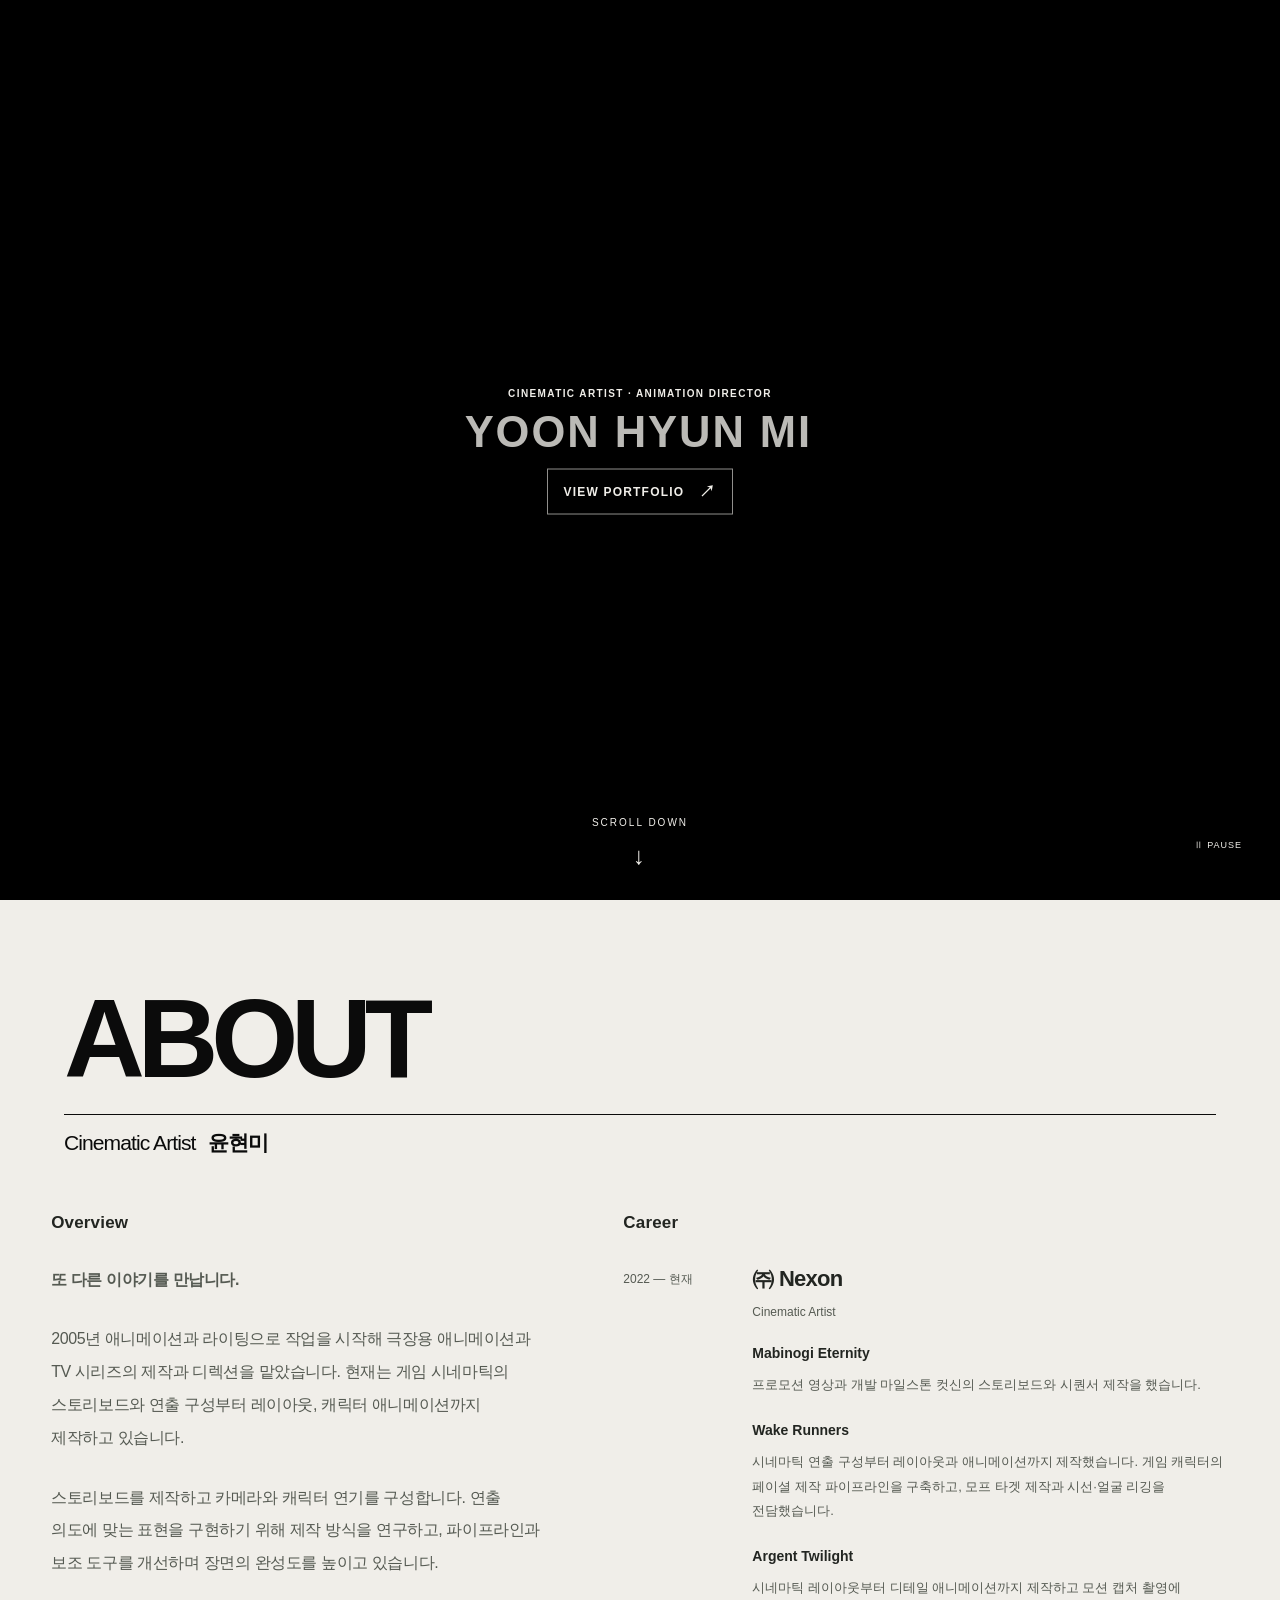
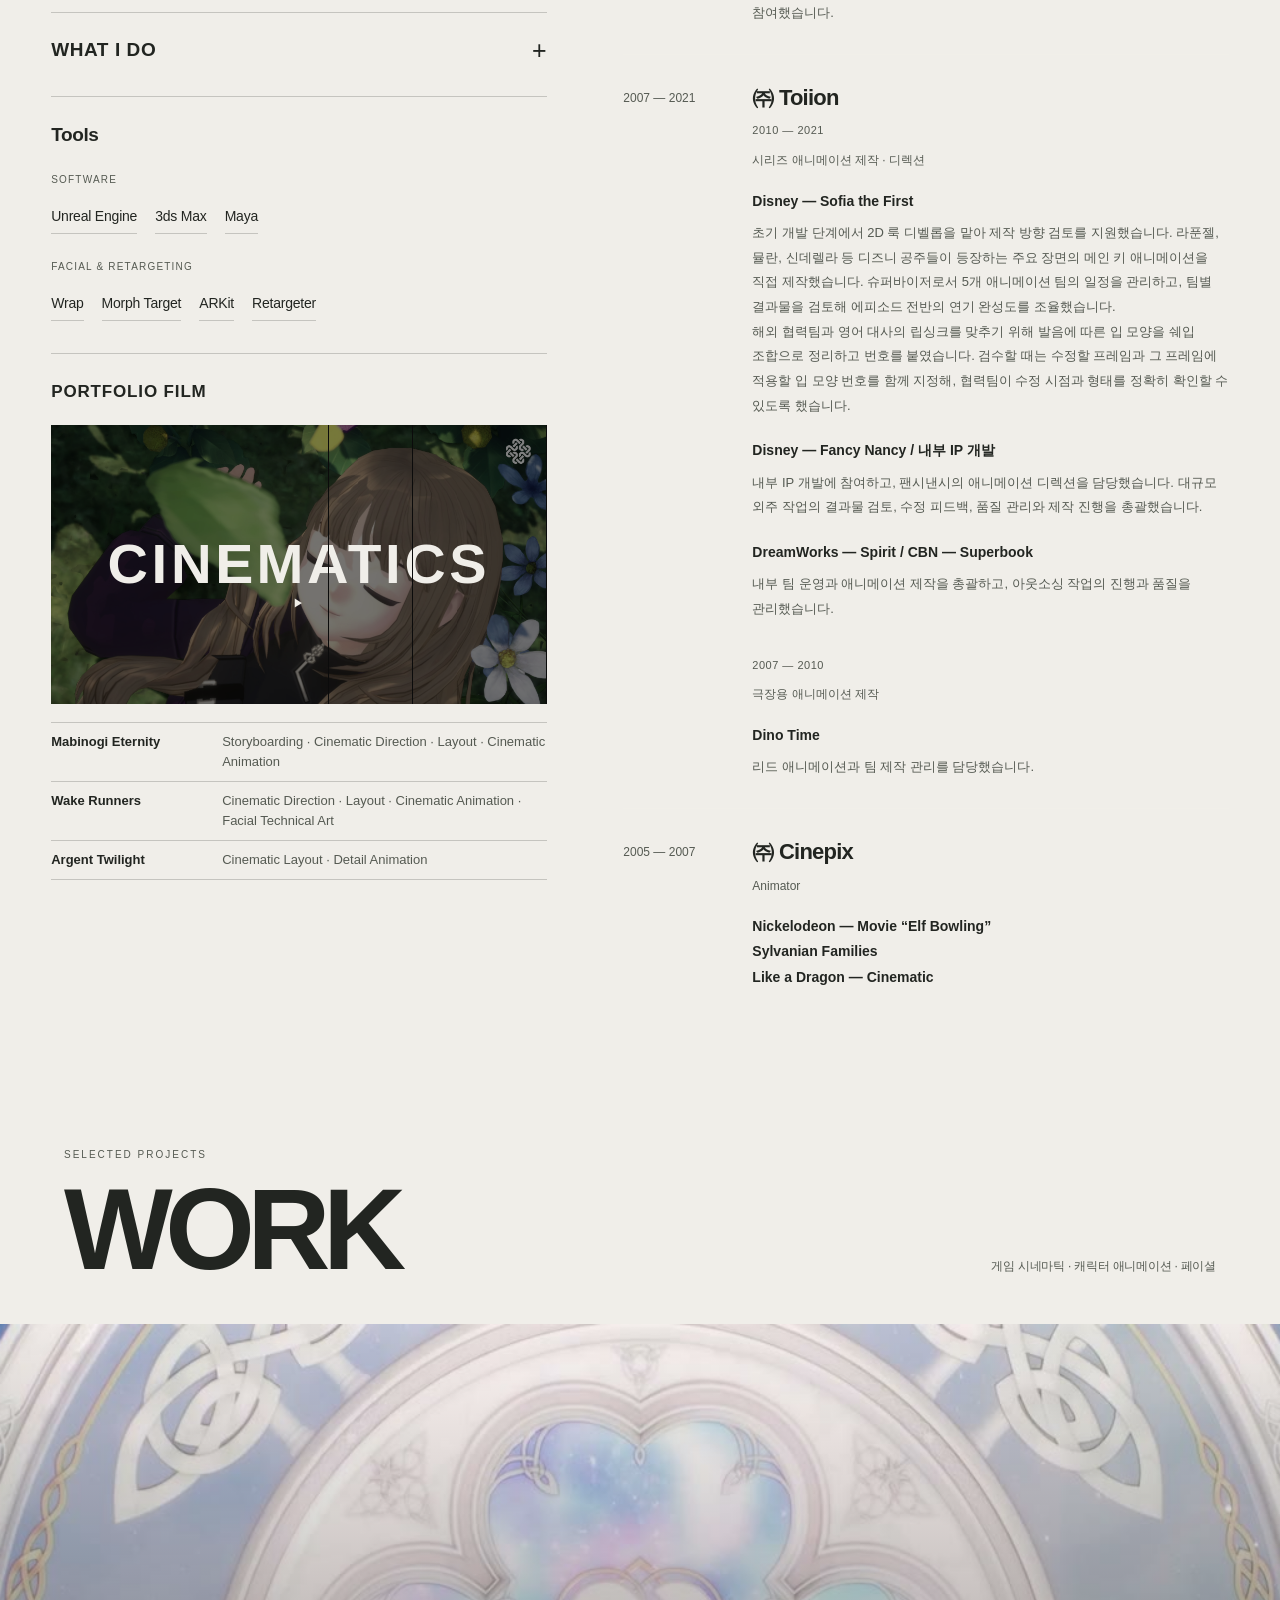
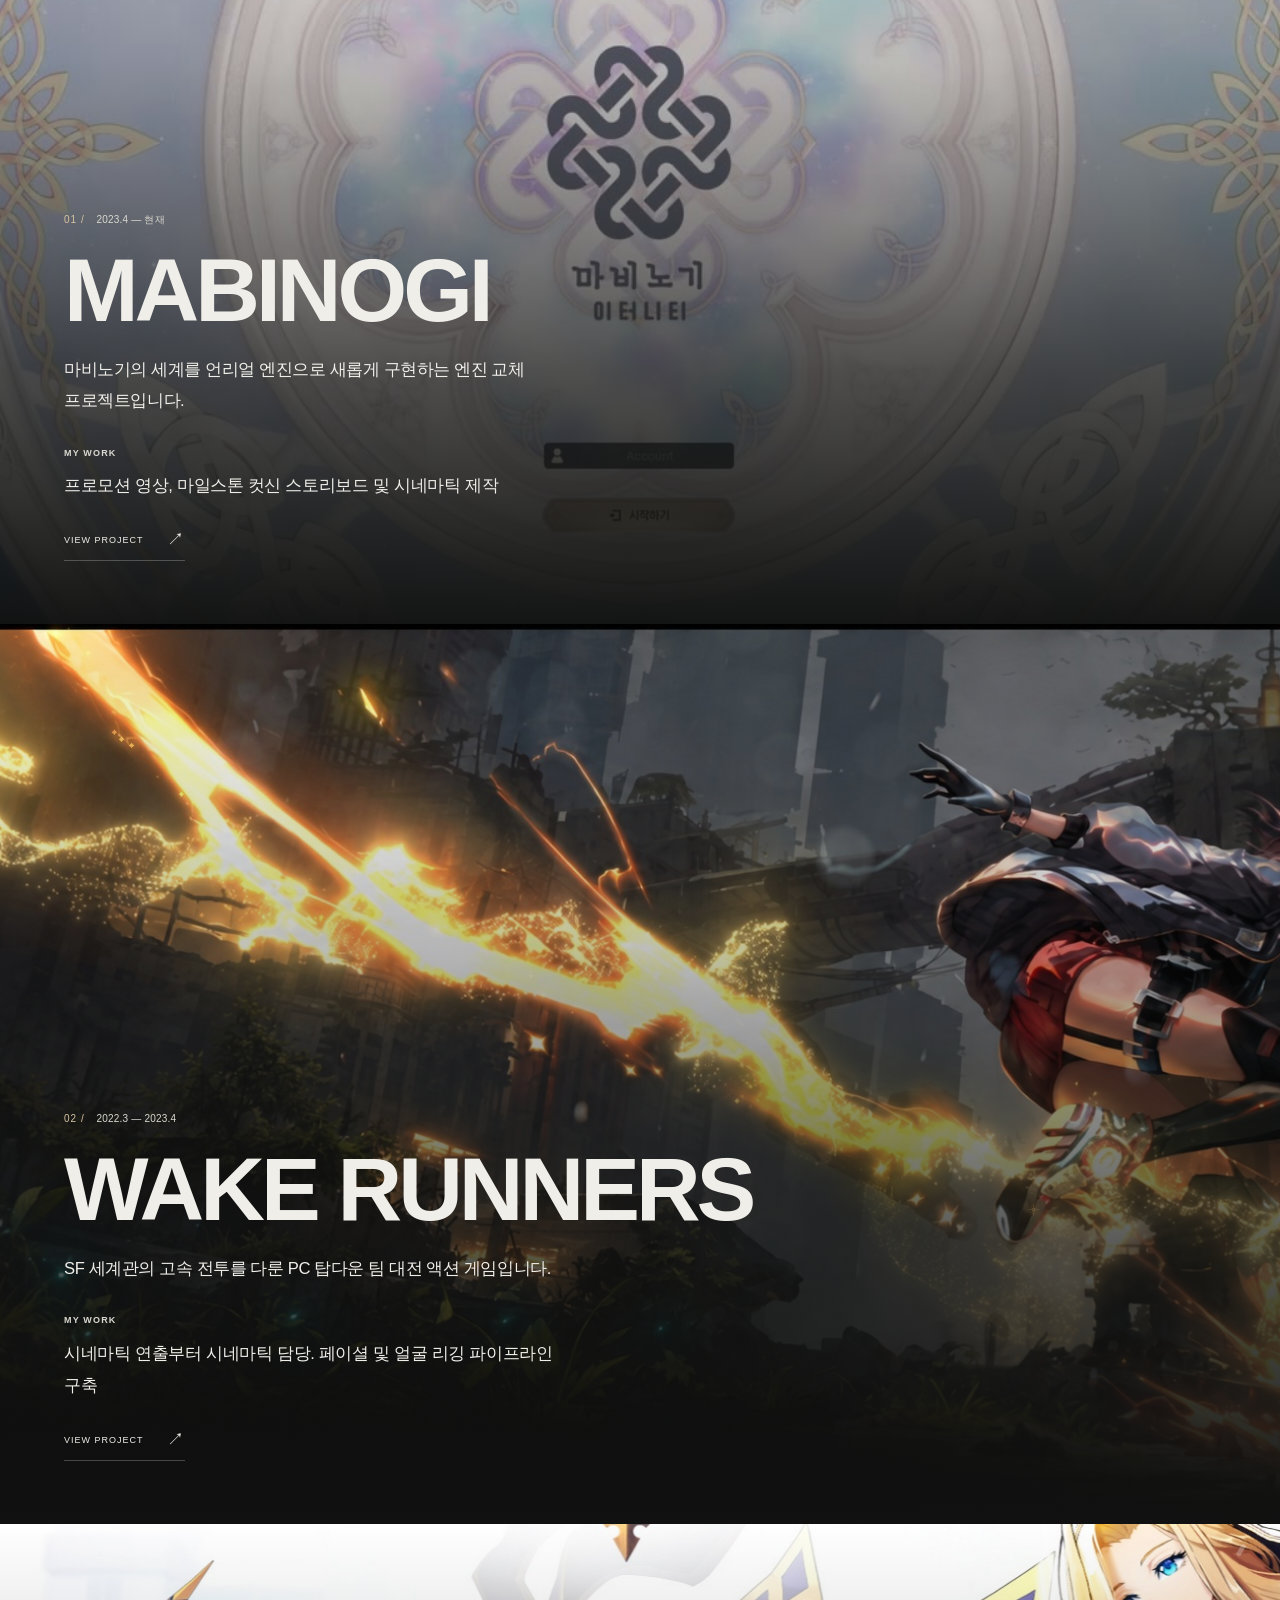
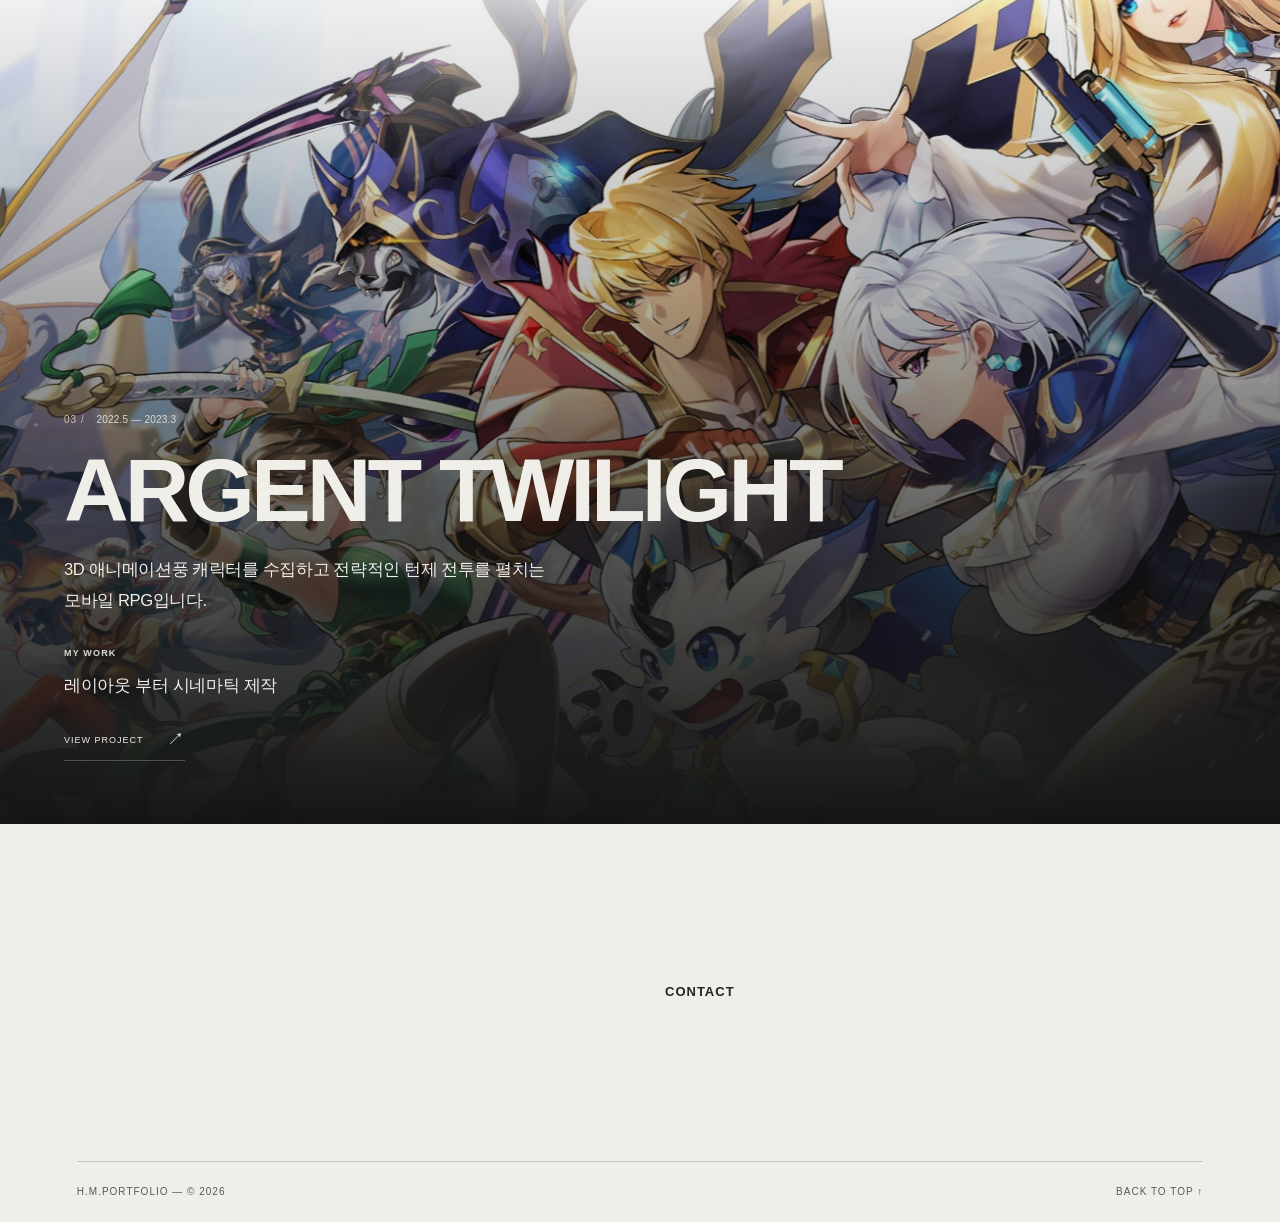
==== commit 2ba27f02: "Detail Toiion key animation and frame-specific lip sync supervision" ====
--- a/index.html
+++ b/index.html
@@ -25,7 +25,7 @@
 <section class="profile-showreel" id="about-portfolio-film" aria-labelledby="about-portfolio-film-title"><h3 id="about-portfolio-film-title">PORTFOLIO FILM</h3><div class="resume-showreel profile-inline-film"><button class="resume-film-cover project-film-cover unified-film-cover" type="button" aria-controls="about-film-player" aria-label="포트폴리오 영상 재생"><img src="assets/mabi-production/media-event-frame-cover-v02.png" alt="나뭇잎 아래 눈을 감은 마비노기 캐릭터"><span class="project-film-title" aria-hidden="true">CINEMATICS</span><span class="film-play-mark" aria-hidden="true">▶</span></button><div class="resume-film-stage" hidden><iframe id="about-film-player" class="vimeo-film-player" title="윤현미 시네마틱·애니메이션 포트폴리오 영상" data-vimeo-src="https://player.vimeo.com/video/1246816019?autoplay=1&amp;dnt=1&amp;quality=1080p" allow="autoplay; fullscreen; picture-in-picture; encrypted-media" allowfullscreen></iframe></div></div><dl class="showreel-credits" aria-label="프로젝트별 담당 역할"><div><dt>Mabinogi Eternity</dt><dd lang="en">Storyboarding · Cinematic Direction · Layout · Cinematic Animation</dd></div><div><dt>Wake Runners</dt><dd lang="en">Cinematic Direction · Layout · Cinematic Animation · Facial Technical Art</dd></div><div><dt>Argent Twilight</dt><dd lang="en">Cinematic Layout · Detail Animation</dd></div></dl></section>
 </section>
 <section class="profile-career profile-career-column" id="profile-career" aria-labelledby="profile-career-title"><h3 id="profile-career-title" class="profile-column-heading">Career</h3><div class="career-cards"><article class="career-entry"><div class="career-date">2022 — 현재</div><div><h3>㈜ Nexon</h3><div class="career-role">Cinematic Artist</div><div class="career-project"><h4>Mabinogi Eternity</h4><p>프로모션 영상과 개발 마일스톤 컷신의 스토리보드와 시퀀서 제작을 했습니다.</p></div><div class="career-project"><h4>Wake Runners</h4><p>시네마틱 연출 구성부터 레이아웃과 애니메이션까지 제작했습니다. 게임 캐릭터의 페이셜 제작 파이프라인을 구축하고, 모프 타겟 제작과 시선·얼굴 리깅을 전담했습니다.</p></div><div class="career-project"><h4>Argent Twilight</h4><p>시네마틱 레이아웃부터 디테일 애니메이션까지 제작하고 모션 캡처 촬영에 참여했습니다.</p></div></div></article>
-<article class="career-entry"><div class="career-date">2007 — 2021</div><div><h3>㈜ Toiion</h3><section class="career-position"><div class="career-role"><span class="career-position-date">2010 — 2021</span>TV 시리즈 애니메이션 제작 · 디렉션</div><div class="career-project"><h4>Disney — Sofia the First</h4><p>초기 개발 단계에서 2D 룩 디벨롭을 진행해 제작 방향 검토를 지원했습니다. 이후 5개 애니메이션 팀의 제작 일정과 품질을 관리하며 시리즈 제작을 완료했습니다.</p></div><div class="career-project"><h4>Disney — Fancy Nancy / 내부 IP 개발</h4><p>내부 IP 개발에 참여하고, 팬시낸시의 애니메이션 디렉션을 담당했습니다. 대규모 외주 작업의 결과물 검토, 수정 피드백, 품질 관리와 제작 진행을 총괄했습니다.</p></div><div class="career-project"><h4>DreamWorks — Spirit / CBN — Superbook</h4><p>내부 팀 운영과 애니메이션 제작을 총괄하고, 아웃소싱 작업의 진행과 품질을 관리했습니다.</p></div></section><section class="career-position"><div class="career-role"><span class="career-position-date">2007 — 2010</span>극장용 애니메이션 제작</div><div class="career-project"><h4>Dino Time</h4><p>리드 애니메이션과 팀 제작 관리를 담당했습니다.</p></div></section></div></article>
+<article class="career-entry"><div class="career-date">2007 — 2021</div><div><h3>㈜ Toiion</h3><section class="career-position"><div class="career-role"><span class="career-position-date">2010 — 2021</span> 시리즈 애니메이션 제작 · 디렉션</div><div class="career-project"><h4>Disney — Sofia the First</h4><p>초기 개발 단계에서 2D 룩 디벨롭을 맡아 제작 방향 검토를 지원했습니다. 라푼젤, 뮬란, 신데렐라 등 디즈니 공주들이 등장하는 주요 장면의 메인 키 애니메이션을 직접 제작했습니다. 슈퍼바이저로서 5개 애니메이션 팀의 일정을 관리하고, 팀별 결과물을 검토해 에피소드 전반의 연기 완성도를 조율했습니다.</p><p>해외 협력팀과 영어 대사의 립싱크를 맞추기 위해 발음에 따른 입 모양을 쉐입 조합으로 정리하고 번호를 붙였습니다. 검수할 때는 수정할 프레임과 그 프레임에 적용할 입 모양 번호를 함께 지정해, 협력팀이 수정 시점과 형태를 정확히 확인할 수 있도록 했습니다.</p></div><div class="career-project"><h4>Disney — Fancy Nancy / 내부 IP 개발</h4><p>내부 IP 개발에 참여하고, 팬시낸시의 애니메이션 디렉션을 담당했습니다. 대규모 외주 작업의 결과물 검토, 수정 피드백, 품질 관리와 제작 진행을 총괄했습니다.</p></div><div class="career-project"><h4>DreamWorks — Spirit / CBN — Superbook</h4><p>내부 팀 운영과 애니메이션 제작을 총괄하고, 아웃소싱 작업의 진행과 품질을 관리했습니다.</p></div></section><section class="career-position"><div class="career-role"><span class="career-position-date">2007 — 2010</span>극장용 애니메이션 제작</div><div class="career-project"><h4>Dino Time</h4><p>리드 애니메이션과 팀 제작 관리를 담당했습니다.</p></div></section></div></article>
 <article class="career-entry"><div class="career-date">2005 — 2007</div><div><h3>㈜ Cinepix</h3><div class="career-role">Animator</div><div class="career-project"><h4>Nickelodeon — Movie “Elf Bowling”<br>Sylvanian Families<br>Like a Dragon — Cinematic</h4></div></div></article></div></section>
 </div>
 
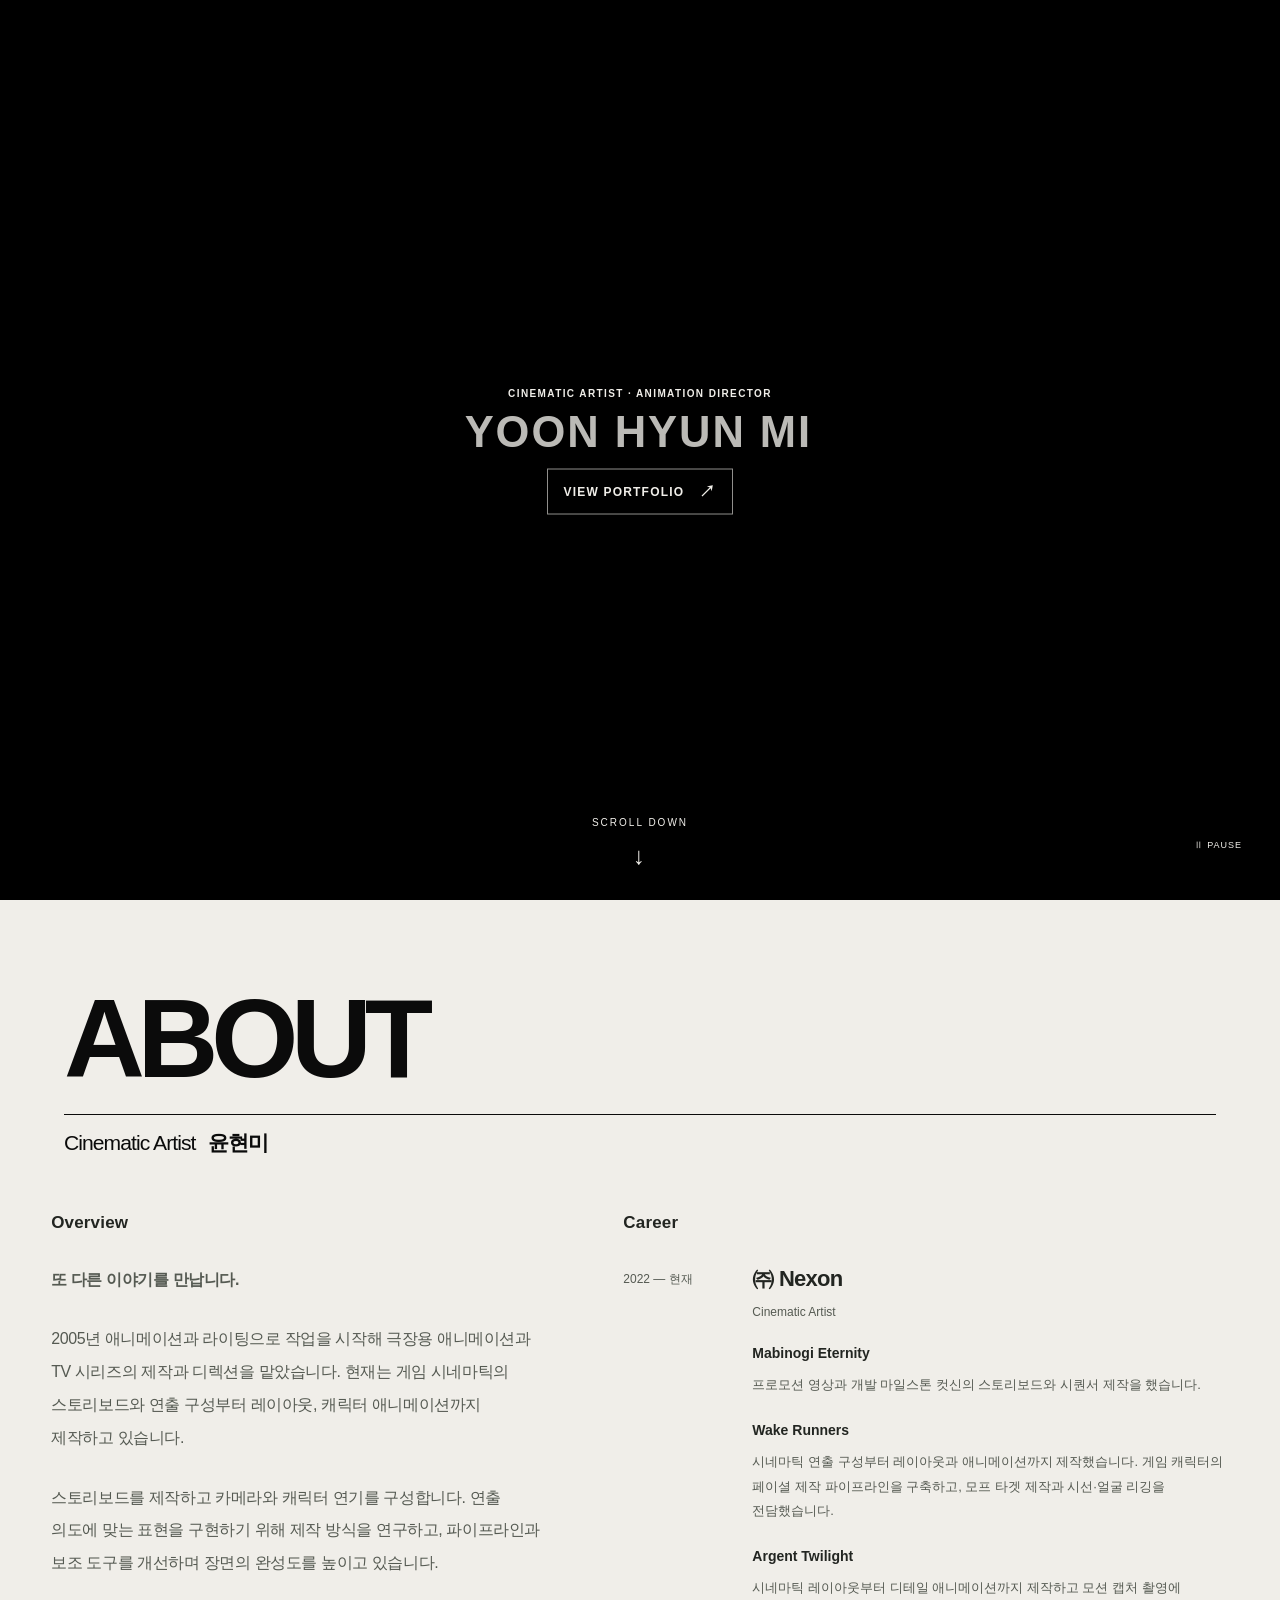
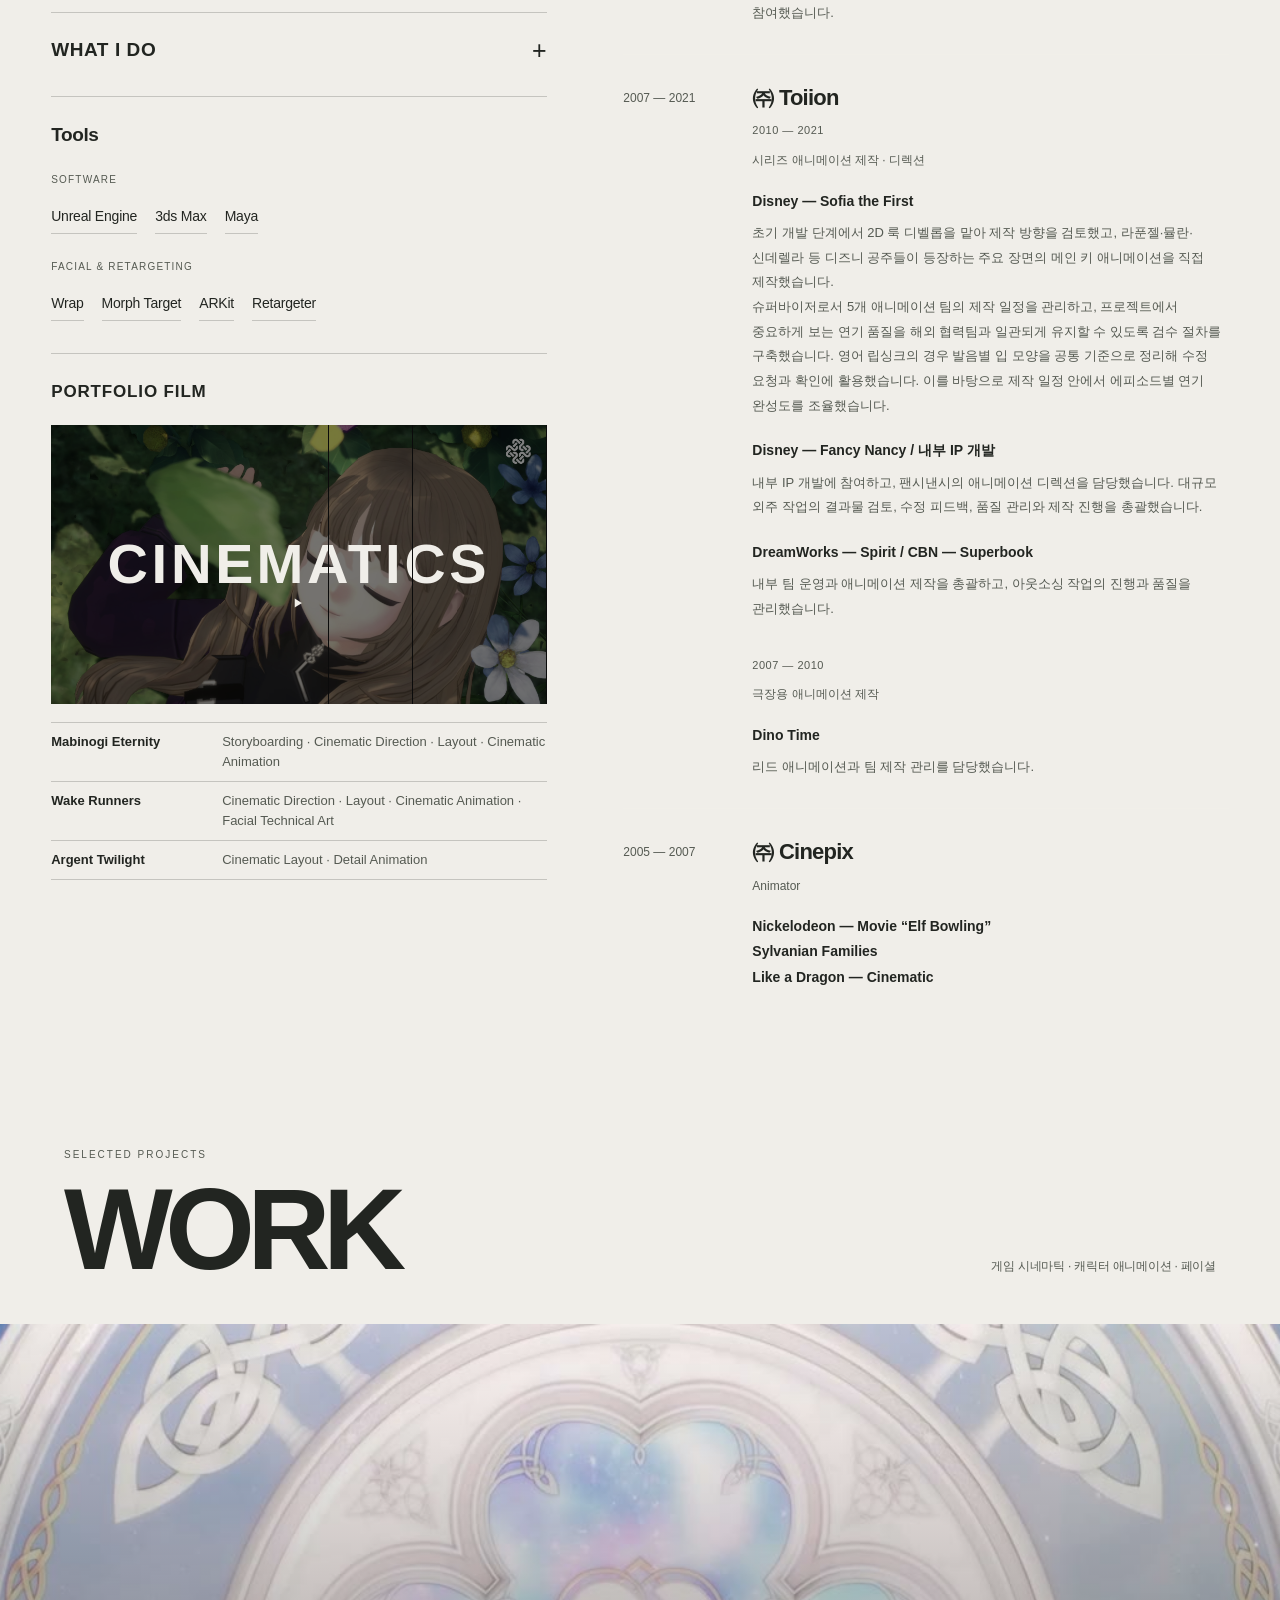
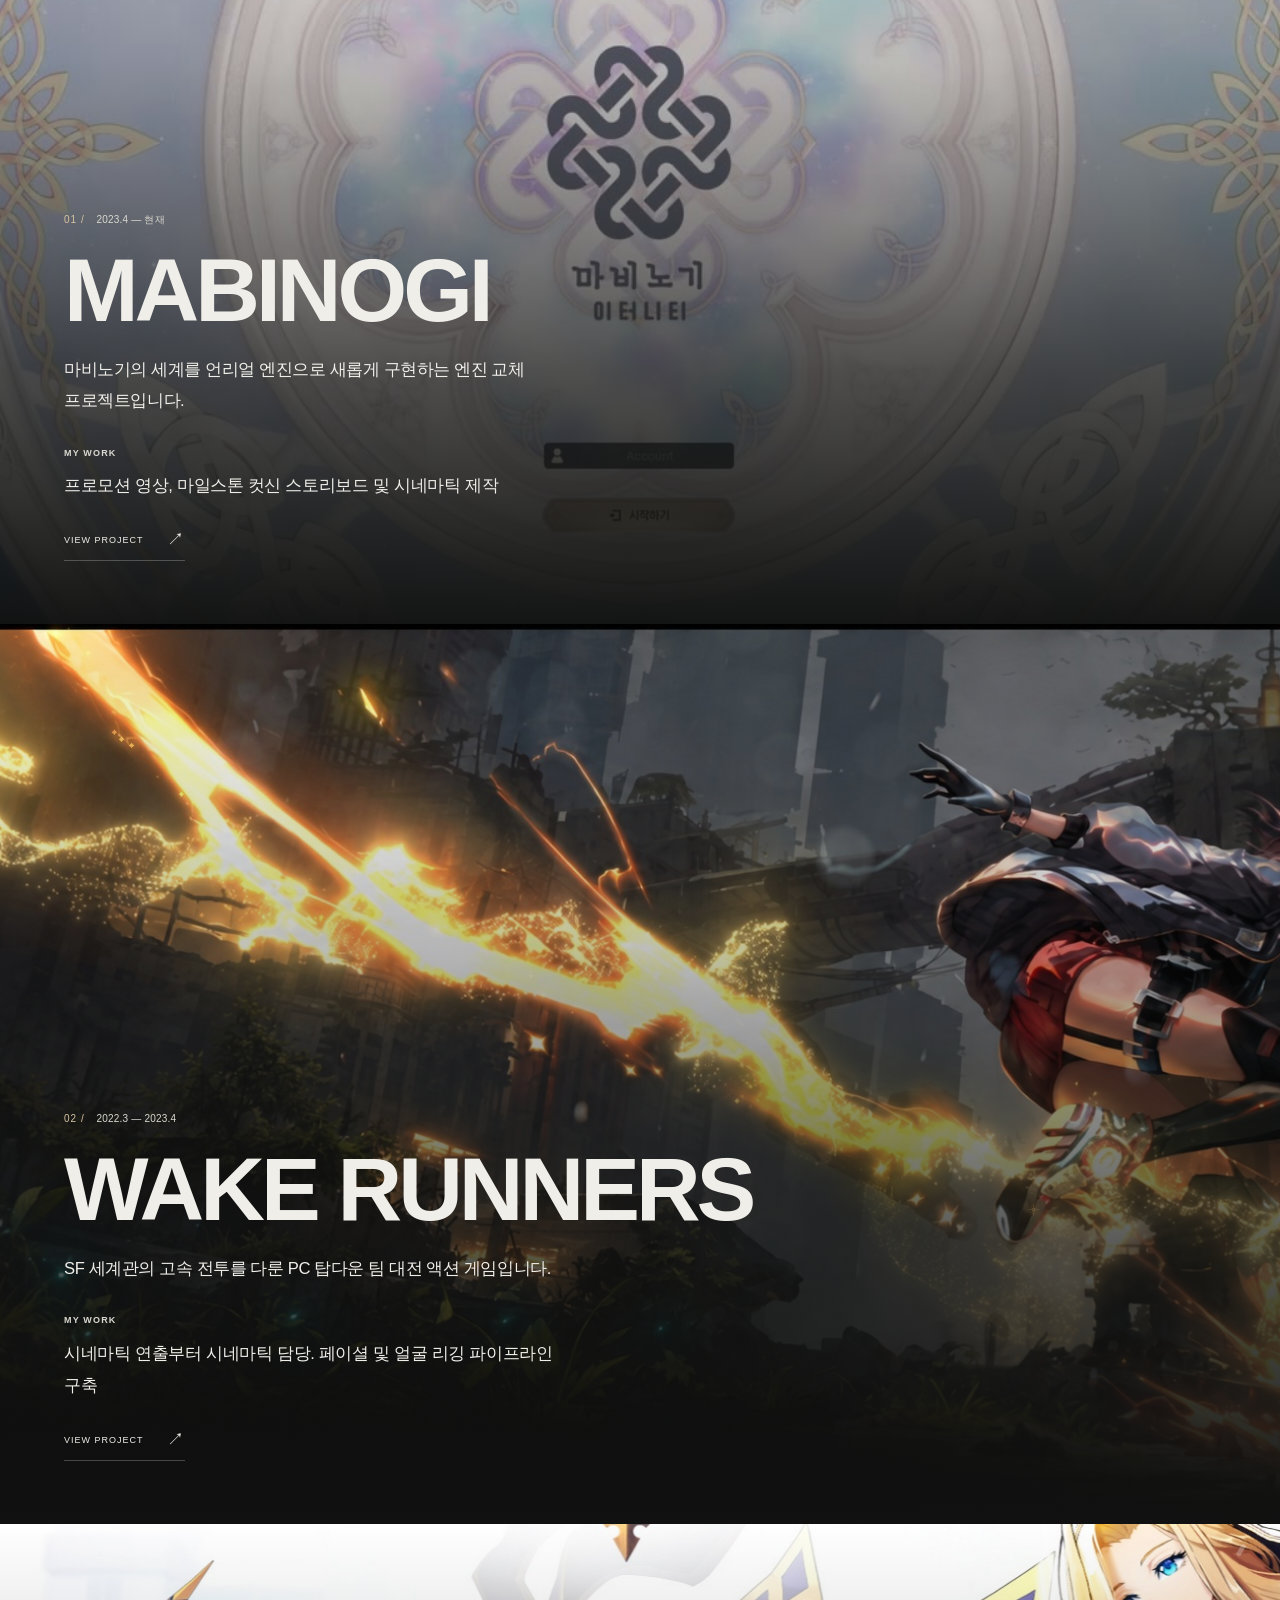
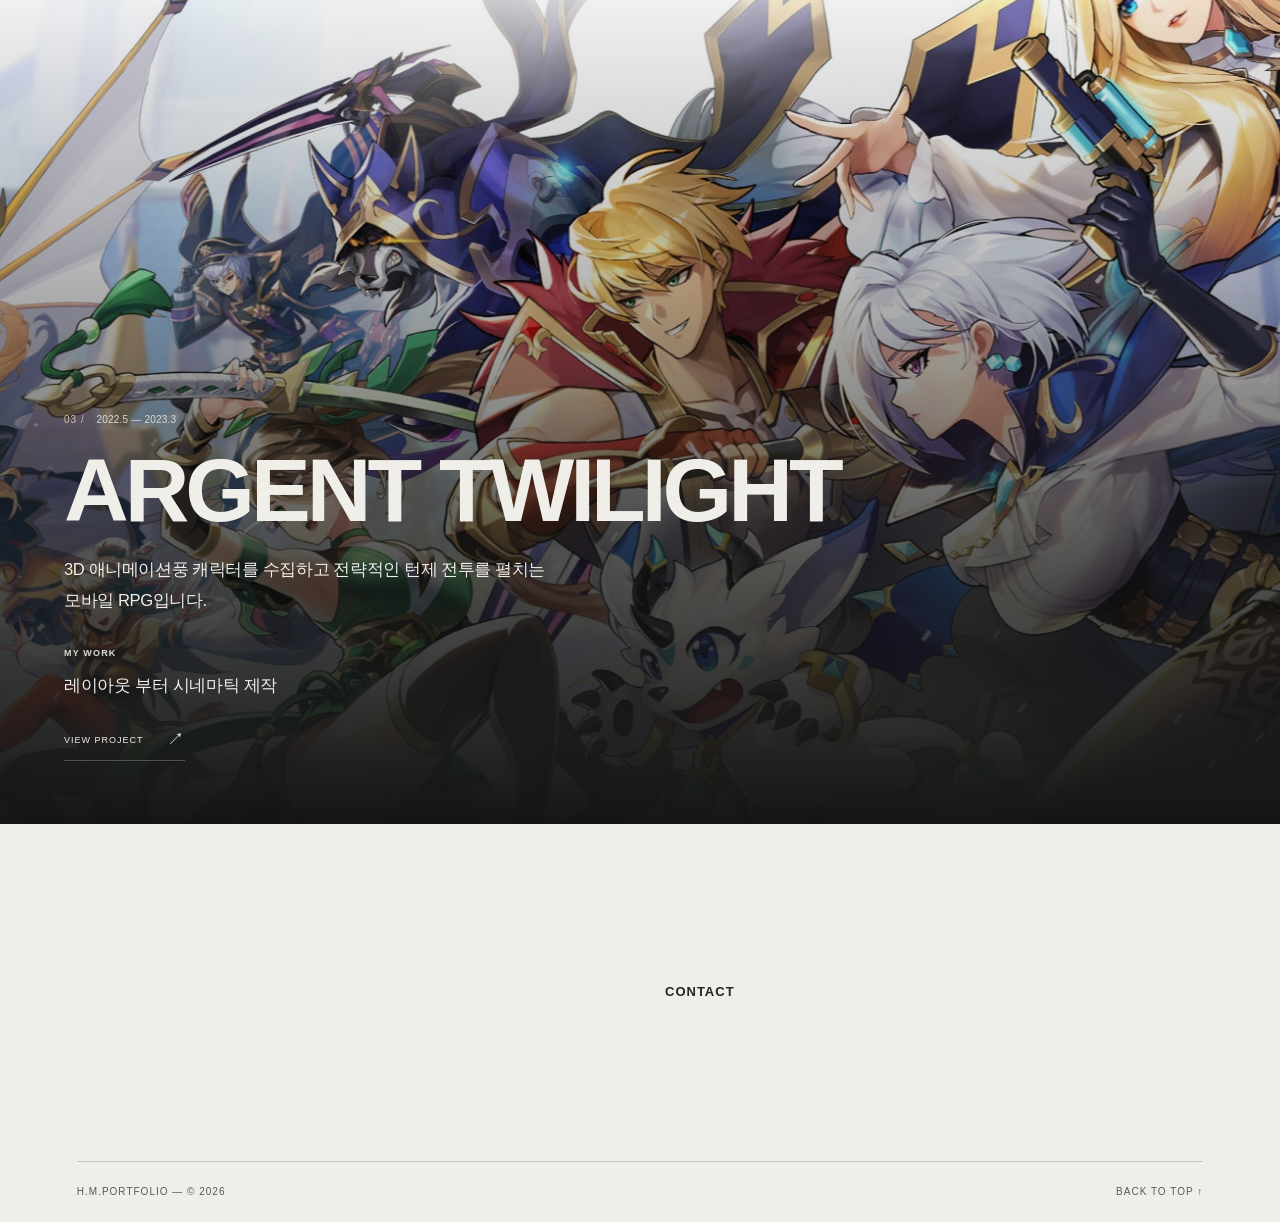
==== commit 4e8faa57: "Describe animation supervision and review workflow on Sofia the First" ====
--- a/index.html
+++ b/index.html
@@ -25,7 +25,7 @@
 <section class="profile-showreel" id="about-portfolio-film" aria-labelledby="about-portfolio-film-title"><h3 id="about-portfolio-film-title">PORTFOLIO FILM</h3><div class="resume-showreel profile-inline-film"><button class="resume-film-cover project-film-cover unified-film-cover" type="button" aria-controls="about-film-player" aria-label="포트폴리오 영상 재생"><img src="assets/mabi-production/media-event-frame-cover-v02.png" alt="나뭇잎 아래 눈을 감은 마비노기 캐릭터"><span class="project-film-title" aria-hidden="true">CINEMATICS</span><span class="film-play-mark" aria-hidden="true">▶</span></button><div class="resume-film-stage" hidden><iframe id="about-film-player" class="vimeo-film-player" title="윤현미 시네마틱·애니메이션 포트폴리오 영상" data-vimeo-src="https://player.vimeo.com/video/1246816019?autoplay=1&amp;dnt=1&amp;quality=1080p" allow="autoplay; fullscreen; picture-in-picture; encrypted-media" allowfullscreen></iframe></div></div><dl class="showreel-credits" aria-label="프로젝트별 담당 역할"><div><dt>Mabinogi Eternity</dt><dd lang="en">Storyboarding · Cinematic Direction · Layout · Cinematic Animation</dd></div><div><dt>Wake Runners</dt><dd lang="en">Cinematic Direction · Layout · Cinematic Animation · Facial Technical Art</dd></div><div><dt>Argent Twilight</dt><dd lang="en">Cinematic Layout · Detail Animation</dd></div></dl></section>
 </section>
 <section class="profile-career profile-career-column" id="profile-career" aria-labelledby="profile-career-title"><h3 id="profile-career-title" class="profile-column-heading">Career</h3><div class="career-cards"><article class="career-entry"><div class="career-date">2022 — 현재</div><div><h3>㈜ Nexon</h3><div class="career-role">Cinematic Artist</div><div class="career-project"><h4>Mabinogi Eternity</h4><p>프로모션 영상과 개발 마일스톤 컷신의 스토리보드와 시퀀서 제작을 했습니다.</p></div><div class="career-project"><h4>Wake Runners</h4><p>시네마틱 연출 구성부터 레이아웃과 애니메이션까지 제작했습니다. 게임 캐릭터의 페이셜 제작 파이프라인을 구축하고, 모프 타겟 제작과 시선·얼굴 리깅을 전담했습니다.</p></div><div class="career-project"><h4>Argent Twilight</h4><p>시네마틱 레이아웃부터 디테일 애니메이션까지 제작하고 모션 캡처 촬영에 참여했습니다.</p></div></div></article>
-<article class="career-entry"><div class="career-date">2007 — 2021</div><div><h3>㈜ Toiion</h3><section class="career-position"><div class="career-role"><span class="career-position-date">2010 — 2021</span> 시리즈 애니메이션 제작 · 디렉션</div><div class="career-project"><h4>Disney — Sofia the First</h4><p>초기 개발 단계에서 2D 룩 디벨롭을 맡아 제작 방향 검토를 지원했습니다. 라푼젤, 뮬란, 신데렐라 등 디즈니 공주들이 등장하는 주요 장면의 메인 키 애니메이션을 직접 제작했습니다. 슈퍼바이저로서 5개 애니메이션 팀의 일정을 관리하고, 팀별 결과물을 검토해 에피소드 전반의 연기 완성도를 조율했습니다.</p><p>해외 협력팀과 영어 대사의 립싱크를 맞추기 위해 발음에 따른 입 모양을 쉐입 조합으로 정리하고 번호를 붙였습니다. 검수할 때는 수정할 프레임과 그 프레임에 적용할 입 모양 번호를 함께 지정해, 협력팀이 수정 시점과 형태를 정확히 확인할 수 있도록 했습니다.</p></div><div class="career-project"><h4>Disney — Fancy Nancy / 내부 IP 개발</h4><p>내부 IP 개발에 참여하고, 팬시낸시의 애니메이션 디렉션을 담당했습니다. 대규모 외주 작업의 결과물 검토, 수정 피드백, 품질 관리와 제작 진행을 총괄했습니다.</p></div><div class="career-project"><h4>DreamWorks — Spirit / CBN — Superbook</h4><p>내부 팀 운영과 애니메이션 제작을 총괄하고, 아웃소싱 작업의 진행과 품질을 관리했습니다.</p></div></section><section class="career-position"><div class="career-role"><span class="career-position-date">2007 — 2010</span>극장용 애니메이션 제작</div><div class="career-project"><h4>Dino Time</h4><p>리드 애니메이션과 팀 제작 관리를 담당했습니다.</p></div></section></div></article>
+<article class="career-entry"><div class="career-date">2007 — 2021</div><div><h3>㈜ Toiion</h3><section class="career-position"><div class="career-role"><span class="career-position-date">2010 — 2021</span> 시리즈 애니메이션 제작 · 디렉션</div><div class="career-project"><h4>Disney — Sofia the First</h4><p>초기 개발 단계에서 2D 룩 디벨롭을 맡아 제작 방향을 검토했고, 라푼젤·뮬란·신데렐라 등 디즈니 공주들이 등장하는 주요 장면의 메인 키 애니메이션을 직접 제작했습니다.</p><p>슈퍼바이저로서 5개 애니메이션 팀의 제작 일정을 관리하고, 프로젝트에서 중요하게 보는 연기 품질을 해외 협력팀과 일관되게 유지할 수 있도록 검수 절차를 구축했습니다. 영어 립싱크의 경우 발음별 입 모양을 공통 기준으로 정리해 수정 요청과 확인에 활용했습니다. 이를 바탕으로 제작 일정 안에서 에피소드별 연기 완성도를 조율했습니다.</p></div><div class="career-project"><h4>Disney — Fancy Nancy / 내부 IP 개발</h4><p>내부 IP 개발에 참여하고, 팬시낸시의 애니메이션 디렉션을 담당했습니다. 대규모 외주 작업의 결과물 검토, 수정 피드백, 품질 관리와 제작 진행을 총괄했습니다.</p></div><div class="career-project"><h4>DreamWorks — Spirit / CBN — Superbook</h4><p>내부 팀 운영과 애니메이션 제작을 총괄하고, 아웃소싱 작업의 진행과 품질을 관리했습니다.</p></div></section><section class="career-position"><div class="career-role"><span class="career-position-date">2007 — 2010</span>극장용 애니메이션 제작</div><div class="career-project"><h4>Dino Time</h4><p>리드 애니메이션과 팀 제작 관리를 담당했습니다.</p></div></section></div></article>
 <article class="career-entry"><div class="career-date">2005 — 2007</div><div><h3>㈜ Cinepix</h3><div class="career-role">Animator</div><div class="career-project"><h4>Nickelodeon — Movie “Elf Bowling”<br>Sylvanian Families<br>Like a Dragon — Cinematic</h4></div></div></article></div></section>
 </div>
 
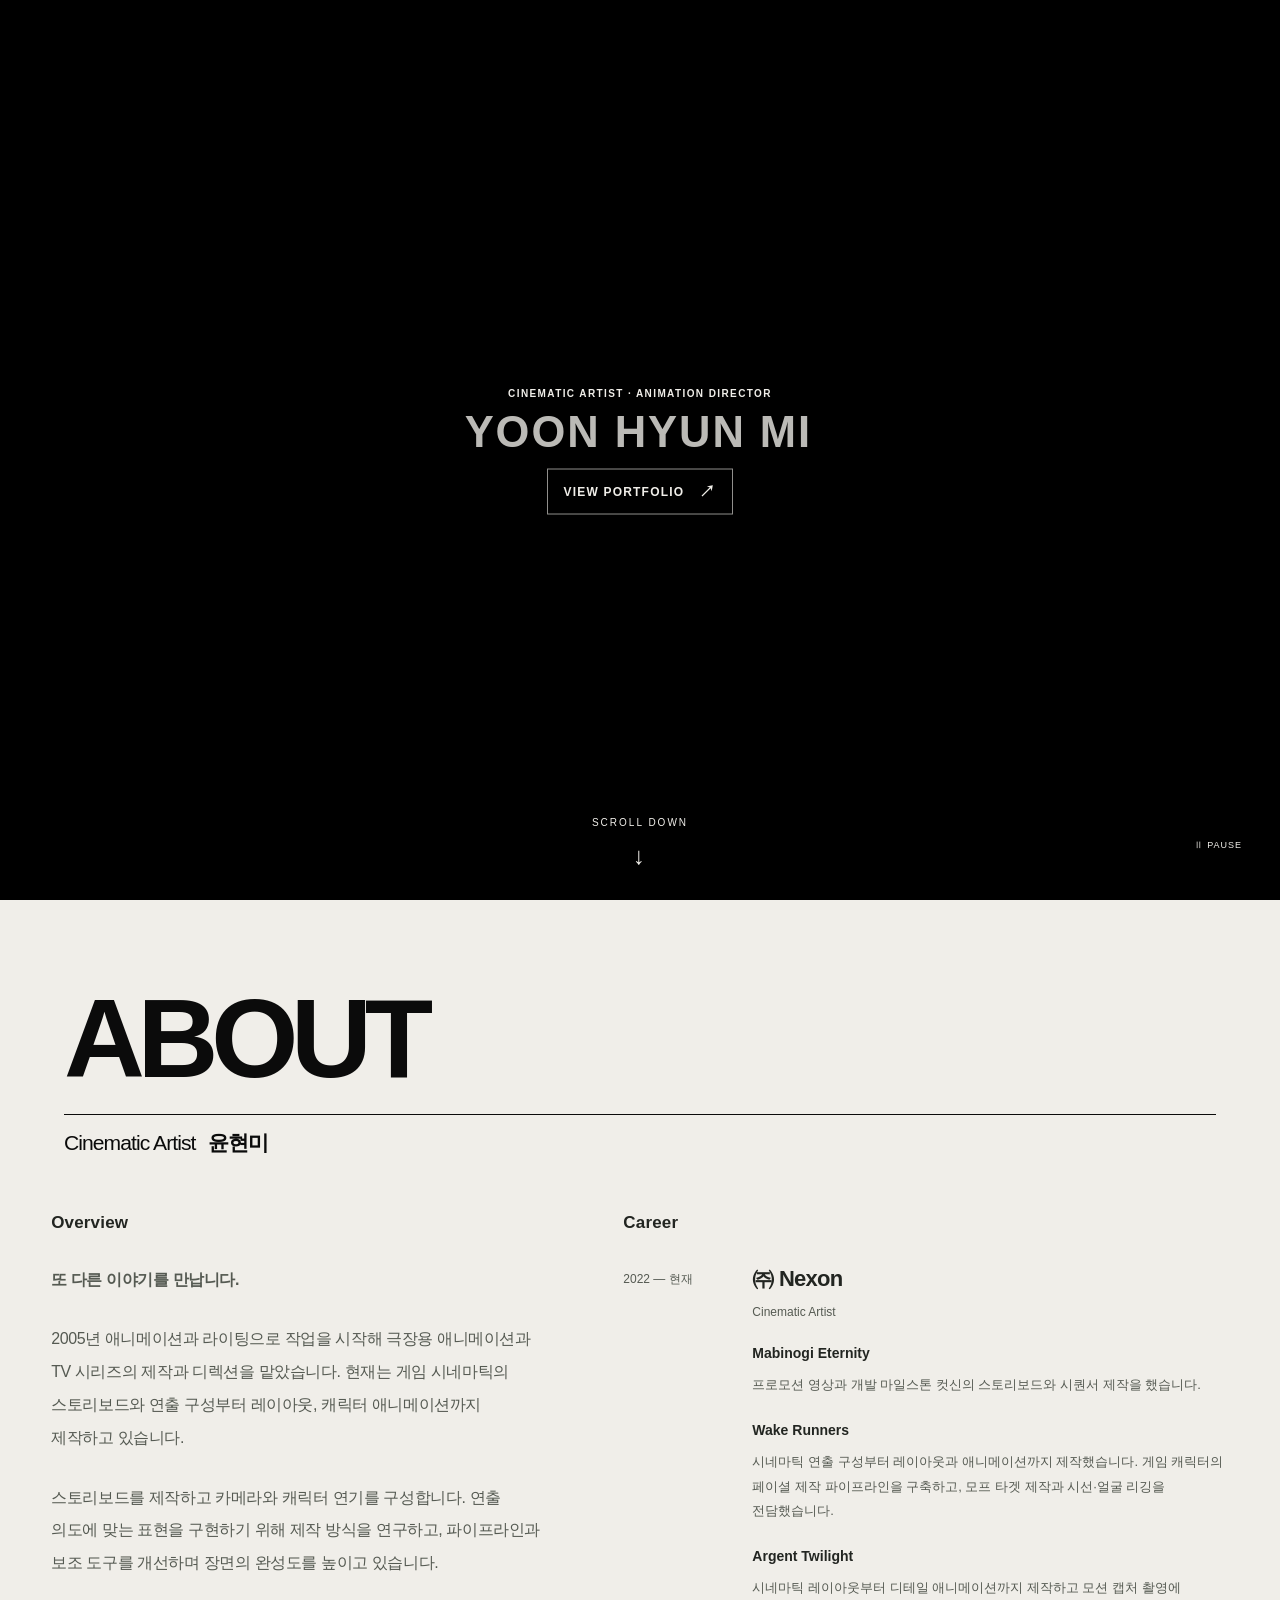
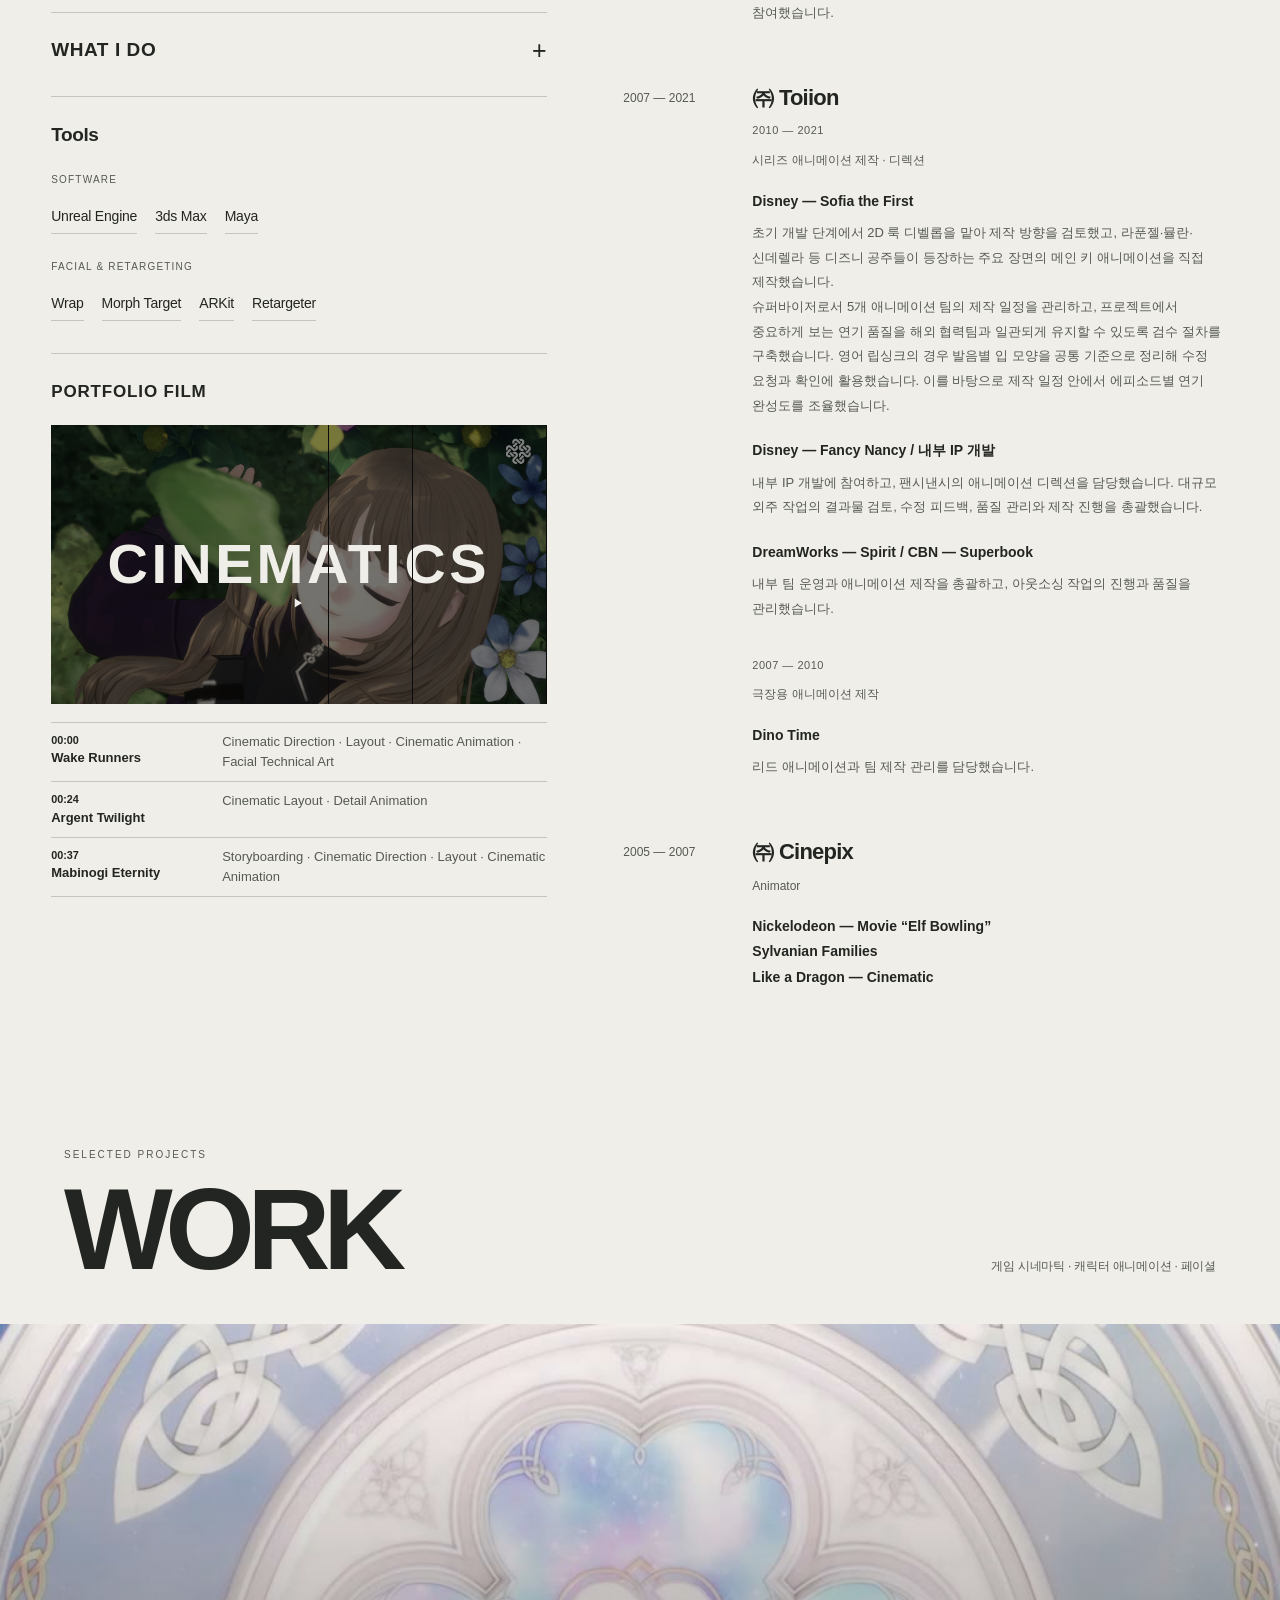
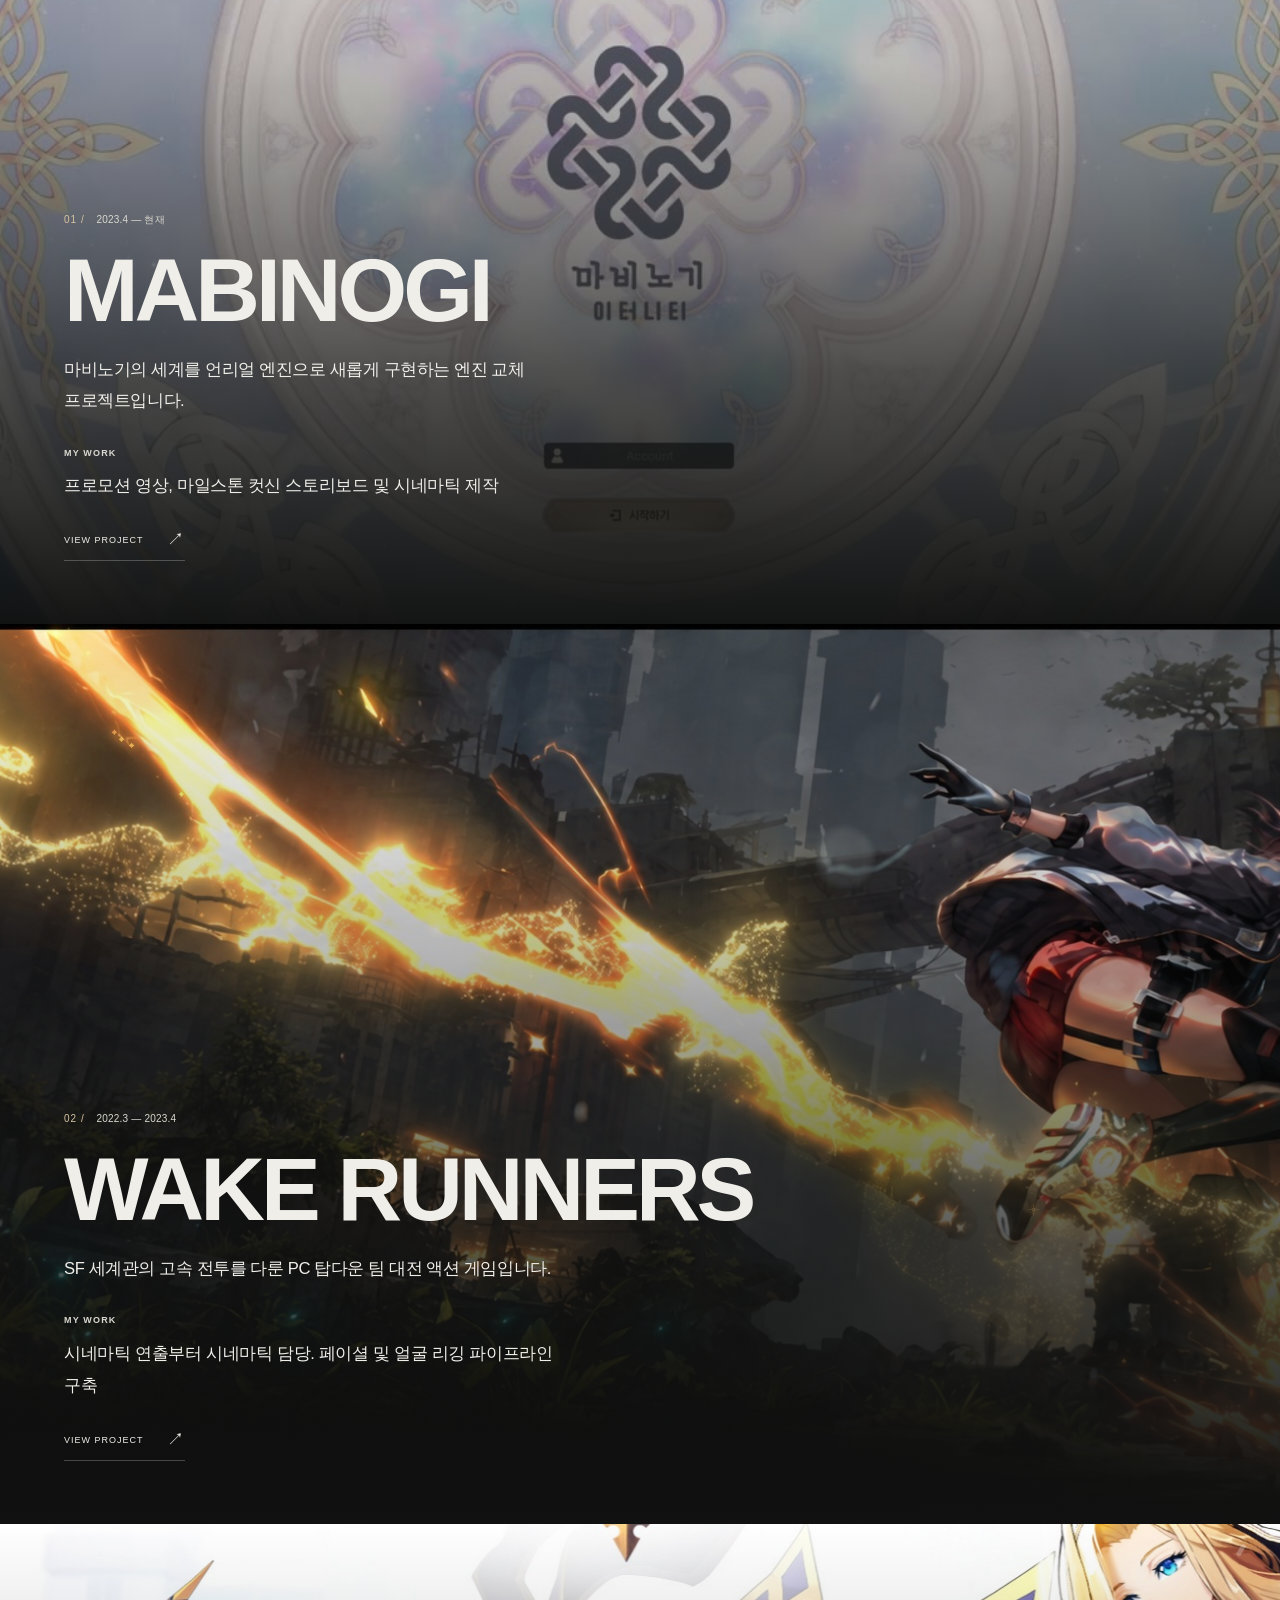
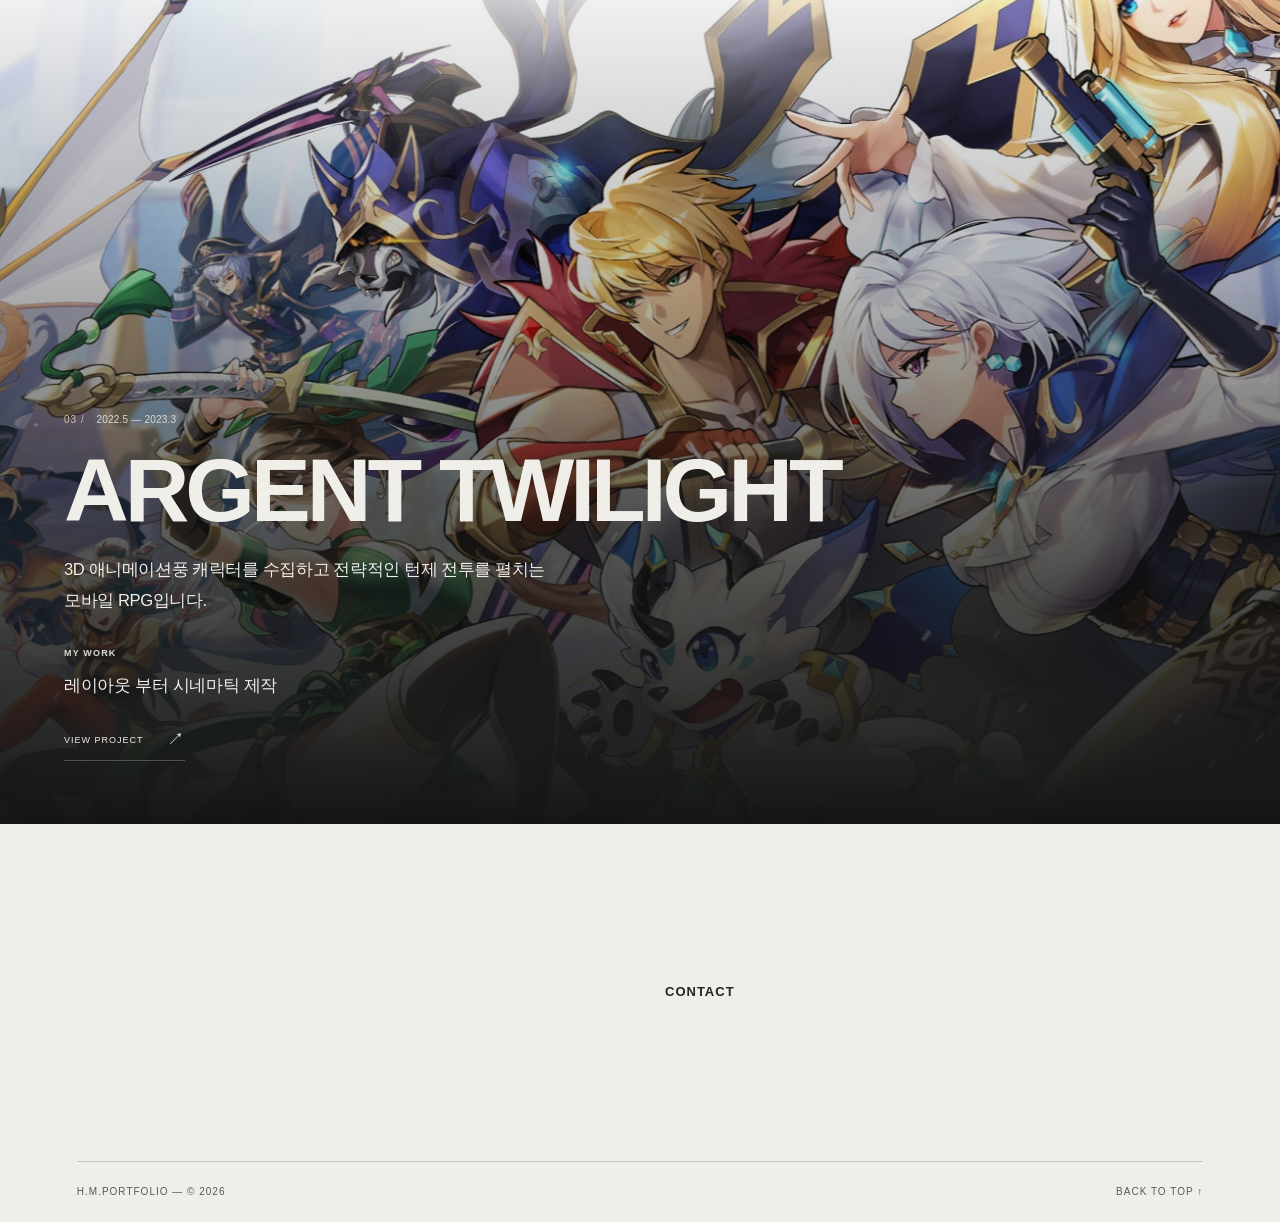
==== commit fcfed013: "Order showreel credits by playback and add start times" ====
--- a/index.html
+++ b/index.html
@@ -22,7 +22,7 @@
 <div class="whatido-item"><h4>Leadership</h4><p>애니메이션 팀 운영과 제작을 이끈 경험을 바탕으로 공정을 정리하고 작업 효율을 높입니다. 작업 효율을 높이는 도구를 제작해 팀의 제작 환경을 개선합니다.</p></div>
 </div></details>
 <section class="profile-tool-strip" id="profile-tools" aria-labelledby="profile-tools-title"><div class="profile-tools-heading"><h3 id="profile-tools-title">Tools</h3></div><div class="profile-tool-columns"><div class="profile-tool-group"><h4>SOFTWARE</h4><ul><li>Unreal Engine</li><li>3ds Max</li><li>Maya</li></ul></div><div class="profile-tool-group"><h4>FACIAL &amp; RETARGETING</h4><ul><li>Wrap</li><li>Morph Target</li><li>ARKit</li><li>Retargeter</li></ul></div></div></section>
-<section class="profile-showreel" id="about-portfolio-film" aria-labelledby="about-portfolio-film-title"><h3 id="about-portfolio-film-title">PORTFOLIO FILM</h3><div class="resume-showreel profile-inline-film"><button class="resume-film-cover project-film-cover unified-film-cover" type="button" aria-controls="about-film-player" aria-label="포트폴리오 영상 재생"><img src="assets/mabi-production/media-event-frame-cover-v02.png" alt="나뭇잎 아래 눈을 감은 마비노기 캐릭터"><span class="project-film-title" aria-hidden="true">CINEMATICS</span><span class="film-play-mark" aria-hidden="true">▶</span></button><div class="resume-film-stage" hidden><iframe id="about-film-player" class="vimeo-film-player" title="윤현미 시네마틱·애니메이션 포트폴리오 영상" data-vimeo-src="https://player.vimeo.com/video/1246816019?autoplay=1&amp;dnt=1&amp;quality=1080p" allow="autoplay; fullscreen; picture-in-picture; encrypted-media" allowfullscreen></iframe></div></div><dl class="showreel-credits" aria-label="프로젝트별 담당 역할"><div><dt>Mabinogi Eternity</dt><dd lang="en">Storyboarding · Cinematic Direction · Layout · Cinematic Animation</dd></div><div><dt>Wake Runners</dt><dd lang="en">Cinematic Direction · Layout · Cinematic Animation · Facial Technical Art</dd></div><div><dt>Argent Twilight</dt><dd lang="en">Cinematic Layout · Detail Animation</dd></div></dl></section>
+<section class="profile-showreel" id="about-portfolio-film" aria-labelledby="about-portfolio-film-title"><h3 id="about-portfolio-film-title">PORTFOLIO FILM</h3><div class="resume-showreel profile-inline-film"><button class="resume-film-cover project-film-cover unified-film-cover" type="button" aria-controls="about-film-player" aria-label="포트폴리오 영상 재생"><img src="assets/mabi-production/media-event-frame-cover-v02.png" alt="나뭇잎 아래 눈을 감은 마비노기 캐릭터"><span class="project-film-title" aria-hidden="true">CINEMATICS</span><span class="film-play-mark" aria-hidden="true">▶</span></button><div class="resume-film-stage" hidden><iframe id="about-film-player" class="vimeo-film-player" title="윤현미 시네마틱·애니메이션 포트폴리오 영상" data-vimeo-src="https://player.vimeo.com/video/1246816019?autoplay=1&amp;dnt=1&amp;quality=1080p" allow="autoplay; fullscreen; picture-in-picture; encrypted-media" allowfullscreen></iframe></div></div><dl class="showreel-credits" aria-label="프로젝트별 담당 역할"><div><dt><small style="display:block;font-variant-numeric:tabular-nums">00:00</small>Wake Runners</dt><dd lang="en">Cinematic Direction · Layout · Cinematic Animation · Facial Technical Art</dd></div><div><dt><small style="display:block;font-variant-numeric:tabular-nums">00:24</small>Argent Twilight</dt><dd lang="en">Cinematic Layout · Detail Animation</dd></div><div><dt><small style="display:block;font-variant-numeric:tabular-nums">00:37</small>Mabinogi Eternity</dt><dd lang="en">Storyboarding · Cinematic Direction · Layout · Cinematic Animation</dd></div></dl></section>
 </section>
 <section class="profile-career profile-career-column" id="profile-career" aria-labelledby="profile-career-title"><h3 id="profile-career-title" class="profile-column-heading">Career</h3><div class="career-cards"><article class="career-entry"><div class="career-date">2022 — 현재</div><div><h3>㈜ Nexon</h3><div class="career-role">Cinematic Artist</div><div class="career-project"><h4>Mabinogi Eternity</h4><p>프로모션 영상과 개발 마일스톤 컷신의 스토리보드와 시퀀서 제작을 했습니다.</p></div><div class="career-project"><h4>Wake Runners</h4><p>시네마틱 연출 구성부터 레이아웃과 애니메이션까지 제작했습니다. 게임 캐릭터의 페이셜 제작 파이프라인을 구축하고, 모프 타겟 제작과 시선·얼굴 리깅을 전담했습니다.</p></div><div class="career-project"><h4>Argent Twilight</h4><p>시네마틱 레이아웃부터 디테일 애니메이션까지 제작하고 모션 캡처 촬영에 참여했습니다.</p></div></div></article>
 <article class="career-entry"><div class="career-date">2007 — 2021</div><div><h3>㈜ Toiion</h3><section class="career-position"><div class="career-role"><span class="career-position-date">2010 — 2021</span> 시리즈 애니메이션 제작 · 디렉션</div><div class="career-project"><h4>Disney — Sofia the First</h4><p>초기 개발 단계에서 2D 룩 디벨롭을 맡아 제작 방향을 검토했고, 라푼젤·뮬란·신데렐라 등 디즈니 공주들이 등장하는 주요 장면의 메인 키 애니메이션을 직접 제작했습니다.</p><p>슈퍼바이저로서 5개 애니메이션 팀의 제작 일정을 관리하고, 프로젝트에서 중요하게 보는 연기 품질을 해외 협력팀과 일관되게 유지할 수 있도록 검수 절차를 구축했습니다. 영어 립싱크의 경우 발음별 입 모양을 공통 기준으로 정리해 수정 요청과 확인에 활용했습니다. 이를 바탕으로 제작 일정 안에서 에피소드별 연기 완성도를 조율했습니다.</p></div><div class="career-project"><h4>Disney — Fancy Nancy / 내부 IP 개발</h4><p>내부 IP 개발에 참여하고, 팬시낸시의 애니메이션 디렉션을 담당했습니다. 대규모 외주 작업의 결과물 검토, 수정 피드백, 품질 관리와 제작 진행을 총괄했습니다.</p></div><div class="career-project"><h4>DreamWorks — Spirit / CBN — Superbook</h4><p>내부 팀 운영과 애니메이션 제작을 총괄하고, 아웃소싱 작업의 진행과 품질을 관리했습니다.</p></div></section><section class="career-position"><div class="career-role"><span class="career-position-date">2007 — 2010</span>극장용 애니메이션 제작</div><div class="career-project"><h4>Dino Time</h4><p>리드 애니메이션과 팀 제작 관리를 담당했습니다.</p></div></section></div></article>
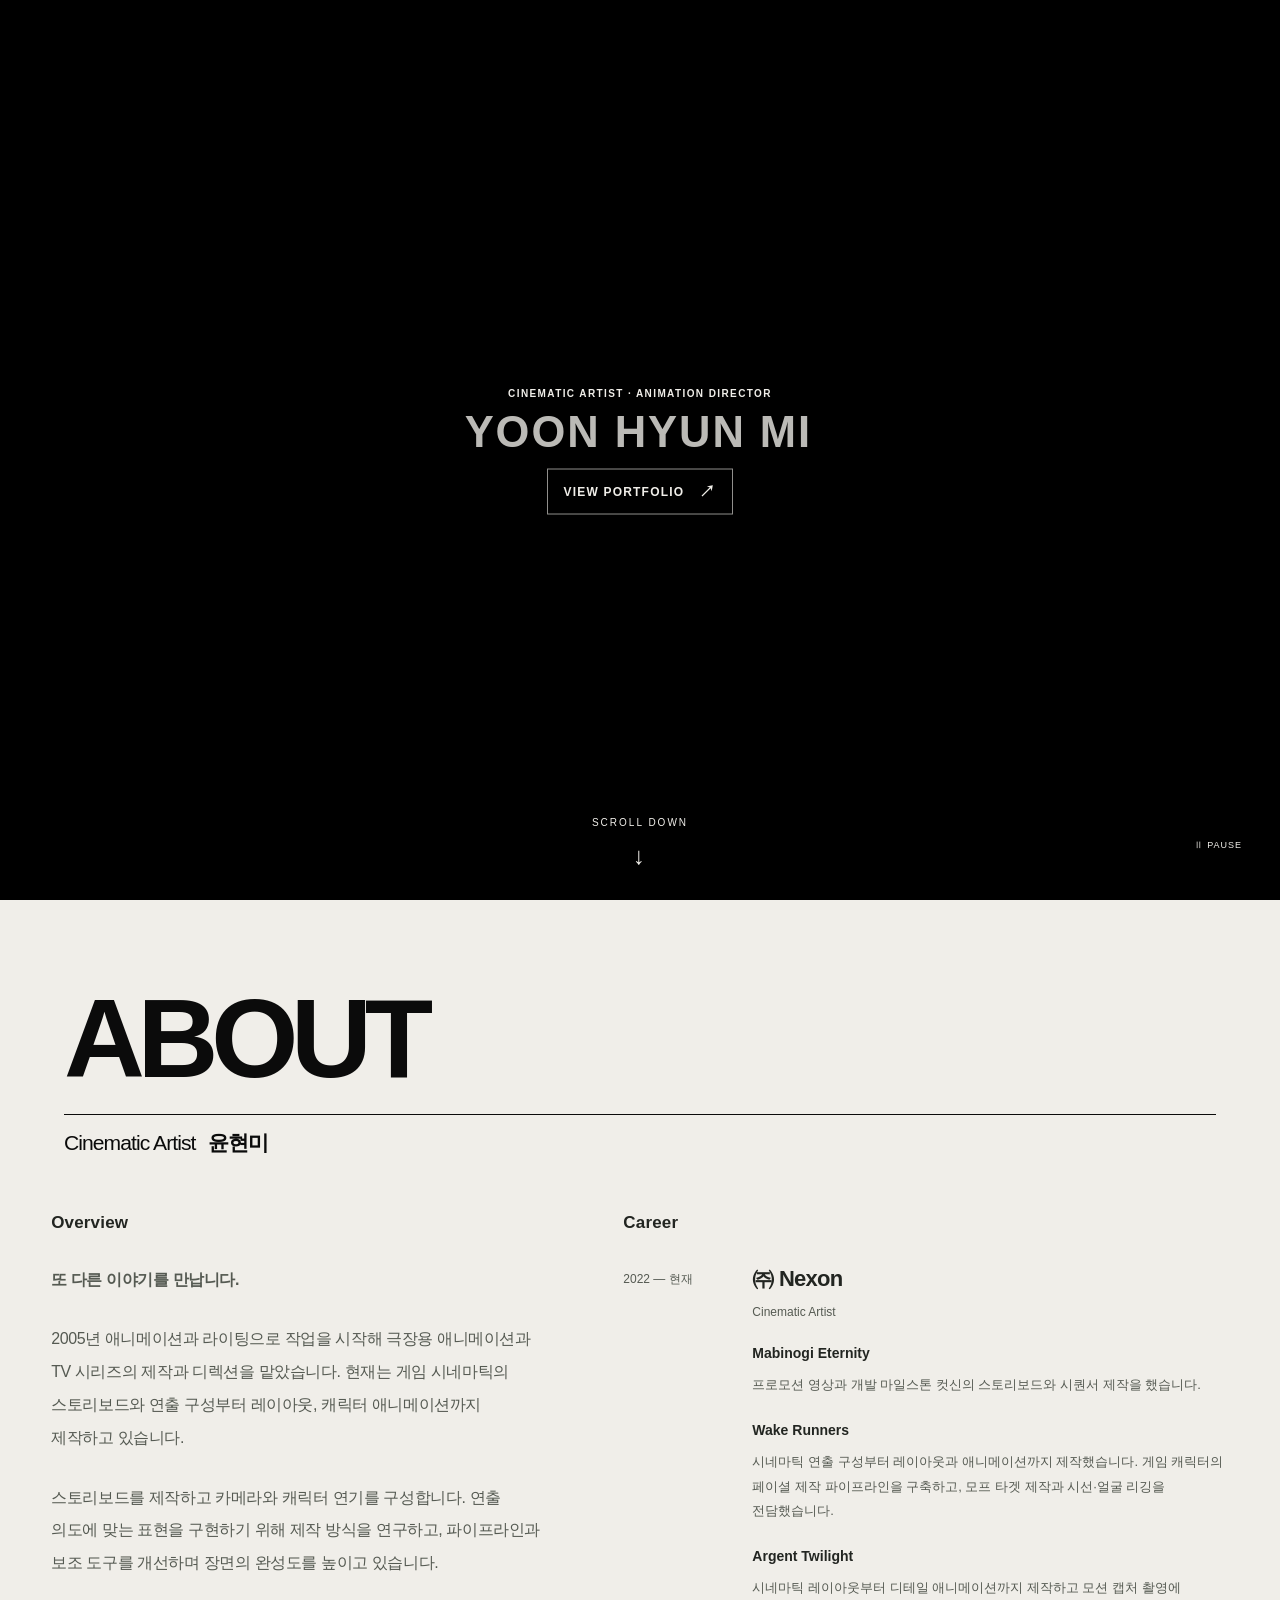
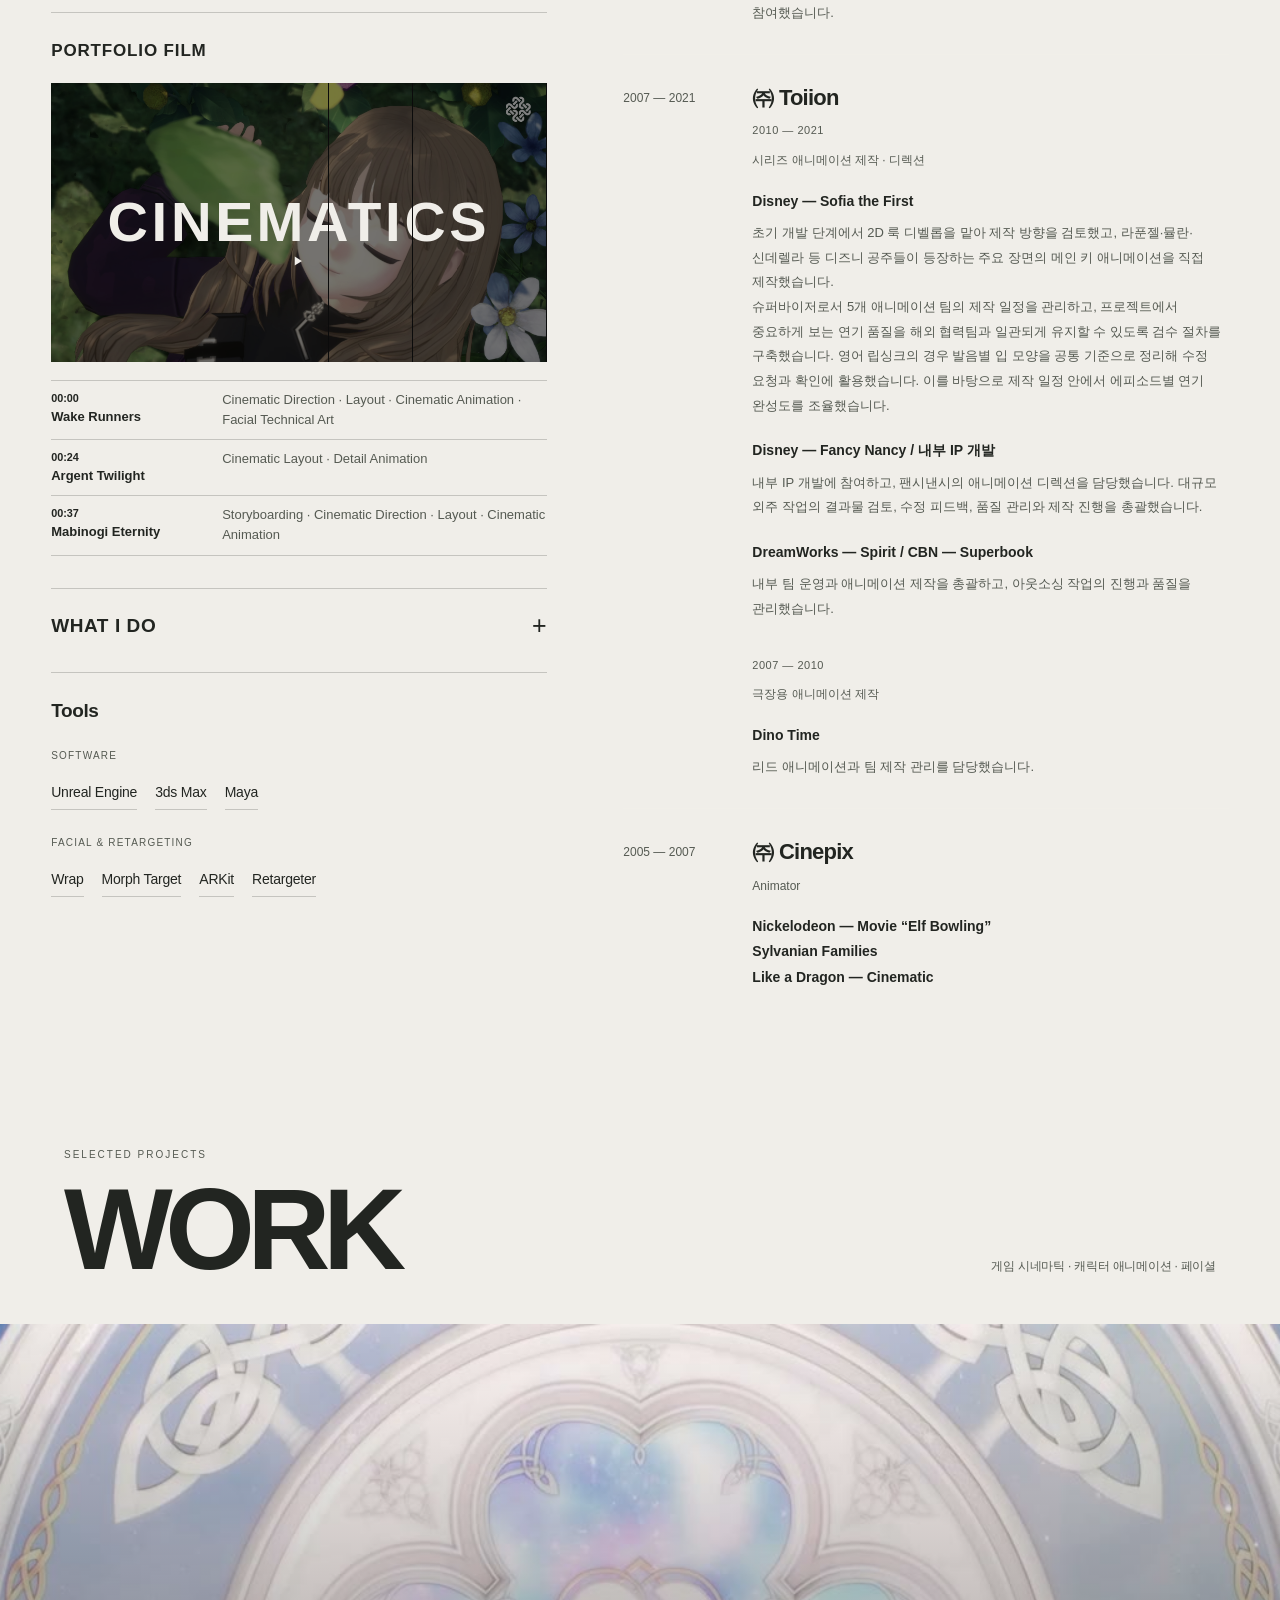
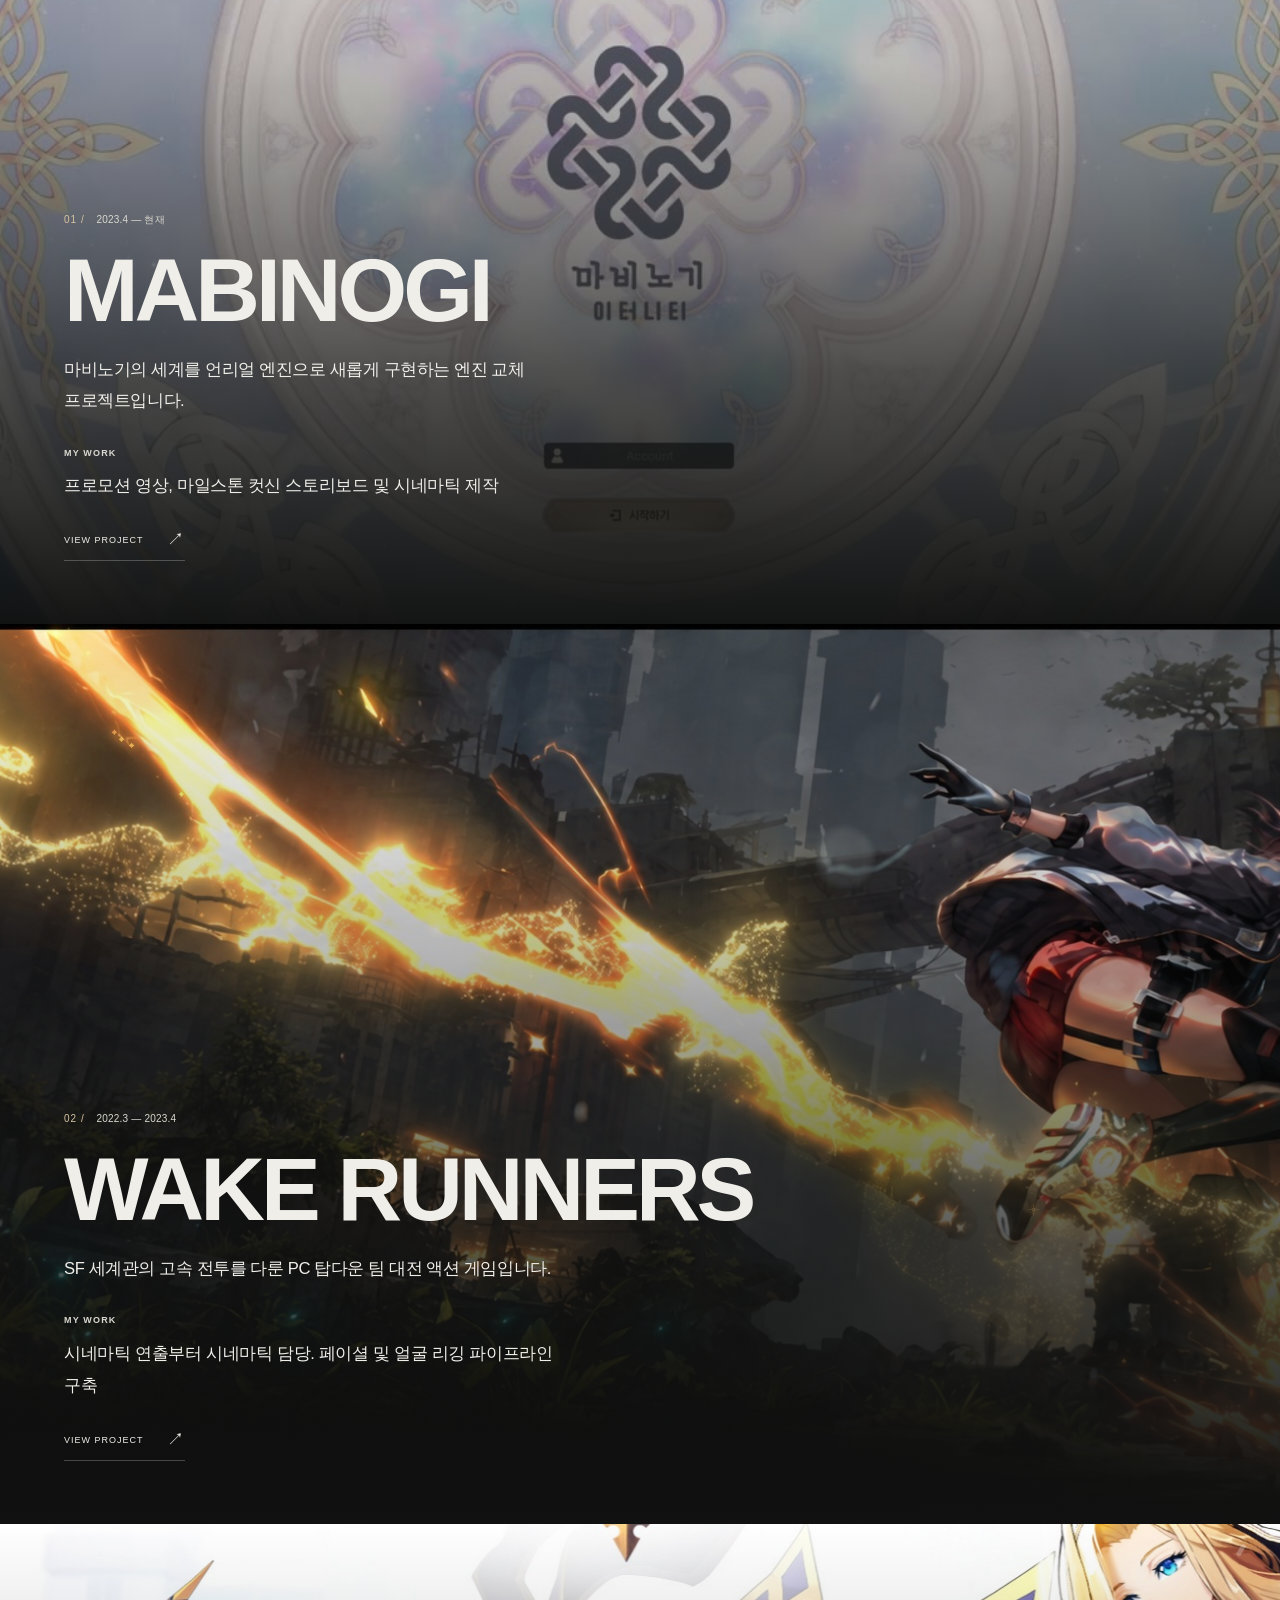
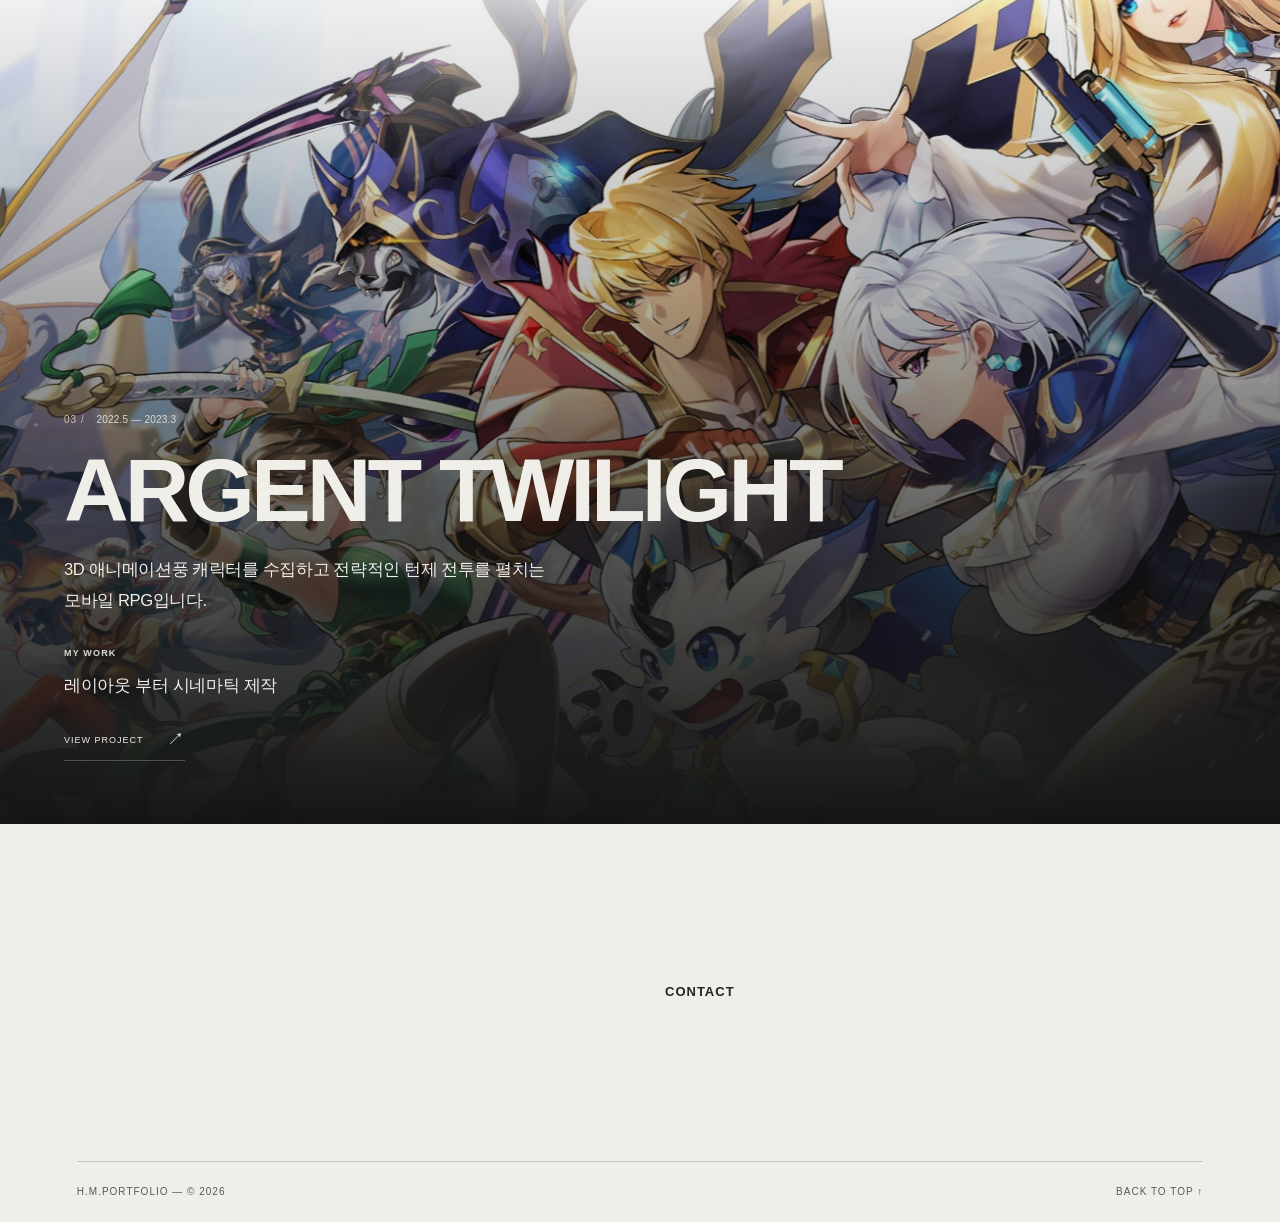
==== commit 5ce19165: "Place the home showreel directly after Overview" ====
--- a/index.html
+++ b/index.html
@@ -12,6 +12,7 @@
 <div class="profile-heading about-title-lockup"><h2 id="profile-title">ABOUT</h2><div class="profile-identity"><span><span lang="en">Cinematic Artist</span> <strong>윤현미</strong></span></div></div>
 <div class="profile-grid">
 <section class="profile-bio" id="profile-overview" aria-labelledby="profile-overview-title"><h3 id="profile-overview-title" class="profile-column-heading">Overview</h3><div class="profile-bio-copy"><p><strong>또 다른 이야기를 만납니다.</strong></p><p>2005년 애니메이션과 라이팅으로 작업을 시작해 극장용 애니메이션과 TV 시리즈의 제작과 디렉션을 맡았습니다. 현재는 게임 시네마틱의 스토리보드와 연출 구성부터 레이아웃, 캐릭터 애니메이션까지 제작하고 있습니다.</p><p>스토리보드를 제작하고 카메라와 캐릭터 연기를 구성합니다. 연출 의도에 맞는 표현을 구현하기 위해 제작 방식을 연구하고, 파이프라인과 보조 도구를 개선하며 장면의 완성도를 높이고 있습니다.</p></div>
+<section class="profile-showreel" id="about-portfolio-film" aria-labelledby="about-portfolio-film-title"><h3 id="about-portfolio-film-title">PORTFOLIO FILM</h3><div class="resume-showreel profile-inline-film"><button class="resume-film-cover project-film-cover unified-film-cover" type="button" aria-controls="about-film-player" aria-label="포트폴리오 영상 재생"><img src="assets/mabi-production/media-event-frame-cover-v02.png" alt="나뭇잎 아래 눈을 감은 마비노기 캐릭터"><span class="project-film-title" aria-hidden="true">CINEMATICS</span><span class="film-play-mark" aria-hidden="true">▶</span></button><div class="resume-film-stage" hidden><iframe id="about-film-player" class="vimeo-film-player" title="윤현미 시네마틱·애니메이션 포트폴리오 영상" data-vimeo-src="https://player.vimeo.com/video/1246816019?autoplay=1&amp;dnt=1&amp;quality=1080p" allow="autoplay; fullscreen; picture-in-picture; encrypted-media" allowfullscreen></iframe></div></div><dl class="showreel-credits" aria-label="프로젝트별 담당 역할"><div><dt><small style="display:block;font-variant-numeric:tabular-nums">00:00</small>Wake Runners</dt><dd lang="en">Cinematic Direction · Layout · Cinematic Animation · Facial Technical Art</dd></div><div><dt><small style="display:block;font-variant-numeric:tabular-nums">00:24</small>Argent Twilight</dt><dd lang="en">Cinematic Layout · Detail Animation</dd></div><div><dt><small style="display:block;font-variant-numeric:tabular-nums">00:37</small>Mabinogi Eternity</dt><dd lang="en">Storyboarding · Cinematic Direction · Layout · Cinematic Animation</dd></div></dl></section>
 <details class="profile-whatido" id="profile-whatido"><summary><h3>WHAT I DO</h3><span class="whatido-toggle" aria-hidden="true">+</span></summary><div class="whatido-content">
 <div class="whatido-item"><h4>Cinematic Direction</h4><p>애니메이션 디렉션과 아웃소싱 관리, 유관 부서 협업 경험을 바탕으로 작업 범위를 정리하고 시네마틱 제작 공수를 산정합니다.<br>콘셉트와 스토리보드로 장면의 방향을 설정하고, 애니메틱과 레이아웃을 통해 카메라 구도·컷의 길이·캐릭터 연기의 흐름을 구체화합니다.</p></div>
 
@@ -22,7 +23,6 @@
 <div class="whatido-item"><h4>Leadership</h4><p>애니메이션 팀 운영과 제작을 이끈 경험을 바탕으로 공정을 정리하고 작업 효율을 높입니다. 작업 효율을 높이는 도구를 제작해 팀의 제작 환경을 개선합니다.</p></div>
 </div></details>
 <section class="profile-tool-strip" id="profile-tools" aria-labelledby="profile-tools-title"><div class="profile-tools-heading"><h3 id="profile-tools-title">Tools</h3></div><div class="profile-tool-columns"><div class="profile-tool-group"><h4>SOFTWARE</h4><ul><li>Unreal Engine</li><li>3ds Max</li><li>Maya</li></ul></div><div class="profile-tool-group"><h4>FACIAL &amp; RETARGETING</h4><ul><li>Wrap</li><li>Morph Target</li><li>ARKit</li><li>Retargeter</li></ul></div></div></section>
-<section class="profile-showreel" id="about-portfolio-film" aria-labelledby="about-portfolio-film-title"><h3 id="about-portfolio-film-title">PORTFOLIO FILM</h3><div class="resume-showreel profile-inline-film"><button class="resume-film-cover project-film-cover unified-film-cover" type="button" aria-controls="about-film-player" aria-label="포트폴리오 영상 재생"><img src="assets/mabi-production/media-event-frame-cover-v02.png" alt="나뭇잎 아래 눈을 감은 마비노기 캐릭터"><span class="project-film-title" aria-hidden="true">CINEMATICS</span><span class="film-play-mark" aria-hidden="true">▶</span></button><div class="resume-film-stage" hidden><iframe id="about-film-player" class="vimeo-film-player" title="윤현미 시네마틱·애니메이션 포트폴리오 영상" data-vimeo-src="https://player.vimeo.com/video/1246816019?autoplay=1&amp;dnt=1&amp;quality=1080p" allow="autoplay; fullscreen; picture-in-picture; encrypted-media" allowfullscreen></iframe></div></div><dl class="showreel-credits" aria-label="프로젝트별 담당 역할"><div><dt><small style="display:block;font-variant-numeric:tabular-nums">00:00</small>Wake Runners</dt><dd lang="en">Cinematic Direction · Layout · Cinematic Animation · Facial Technical Art</dd></div><div><dt><small style="display:block;font-variant-numeric:tabular-nums">00:24</small>Argent Twilight</dt><dd lang="en">Cinematic Layout · Detail Animation</dd></div><div><dt><small style="display:block;font-variant-numeric:tabular-nums">00:37</small>Mabinogi Eternity</dt><dd lang="en">Storyboarding · Cinematic Direction · Layout · Cinematic Animation</dd></div></dl></section>
 </section>
 <section class="profile-career profile-career-column" id="profile-career" aria-labelledby="profile-career-title"><h3 id="profile-career-title" class="profile-column-heading">Career</h3><div class="career-cards"><article class="career-entry"><div class="career-date">2022 — 현재</div><div><h3>㈜ Nexon</h3><div class="career-role">Cinematic Artist</div><div class="career-project"><h4>Mabinogi Eternity</h4><p>프로모션 영상과 개발 마일스톤 컷신의 스토리보드와 시퀀서 제작을 했습니다.</p></div><div class="career-project"><h4>Wake Runners</h4><p>시네마틱 연출 구성부터 레이아웃과 애니메이션까지 제작했습니다. 게임 캐릭터의 페이셜 제작 파이프라인을 구축하고, 모프 타겟 제작과 시선·얼굴 리깅을 전담했습니다.</p></div><div class="career-project"><h4>Argent Twilight</h4><p>시네마틱 레이아웃부터 디테일 애니메이션까지 제작하고 모션 캡처 촬영에 참여했습니다.</p></div></div></article>
 <article class="career-entry"><div class="career-date">2007 — 2021</div><div><h3>㈜ Toiion</h3><section class="career-position"><div class="career-role"><span class="career-position-date">2010 — 2021</span> 시리즈 애니메이션 제작 · 디렉션</div><div class="career-project"><h4>Disney — Sofia the First</h4><p>초기 개발 단계에서 2D 룩 디벨롭을 맡아 제작 방향을 검토했고, 라푼젤·뮬란·신데렐라 등 디즈니 공주들이 등장하는 주요 장면의 메인 키 애니메이션을 직접 제작했습니다.</p><p>슈퍼바이저로서 5개 애니메이션 팀의 제작 일정을 관리하고, 프로젝트에서 중요하게 보는 연기 품질을 해외 협력팀과 일관되게 유지할 수 있도록 검수 절차를 구축했습니다. 영어 립싱크의 경우 발음별 입 모양을 공통 기준으로 정리해 수정 요청과 확인에 활용했습니다. 이를 바탕으로 제작 일정 안에서 에피소드별 연기 완성도를 조율했습니다.</p></div><div class="career-project"><h4>Disney — Fancy Nancy / 내부 IP 개발</h4><p>내부 IP 개발에 참여하고, 팬시낸시의 애니메이션 디렉션을 담당했습니다. 대규모 외주 작업의 결과물 검토, 수정 피드백, 품질 관리와 제작 진행을 총괄했습니다.</p></div><div class="career-project"><h4>DreamWorks — Spirit / CBN — Superbook</h4><p>내부 팀 운영과 애니메이션 제작을 총괄하고, 아웃소싱 작업의 진행과 품질을 관리했습니다.</p></div></section><section class="career-position"><div class="career-role"><span class="career-position-date">2007 — 2010</span>극장용 애니메이션 제작</div><div class="career-project"><h4>Dino Time</h4><p>리드 애니메이션과 팀 제작 관리를 담당했습니다.</p></div></section></div></article>
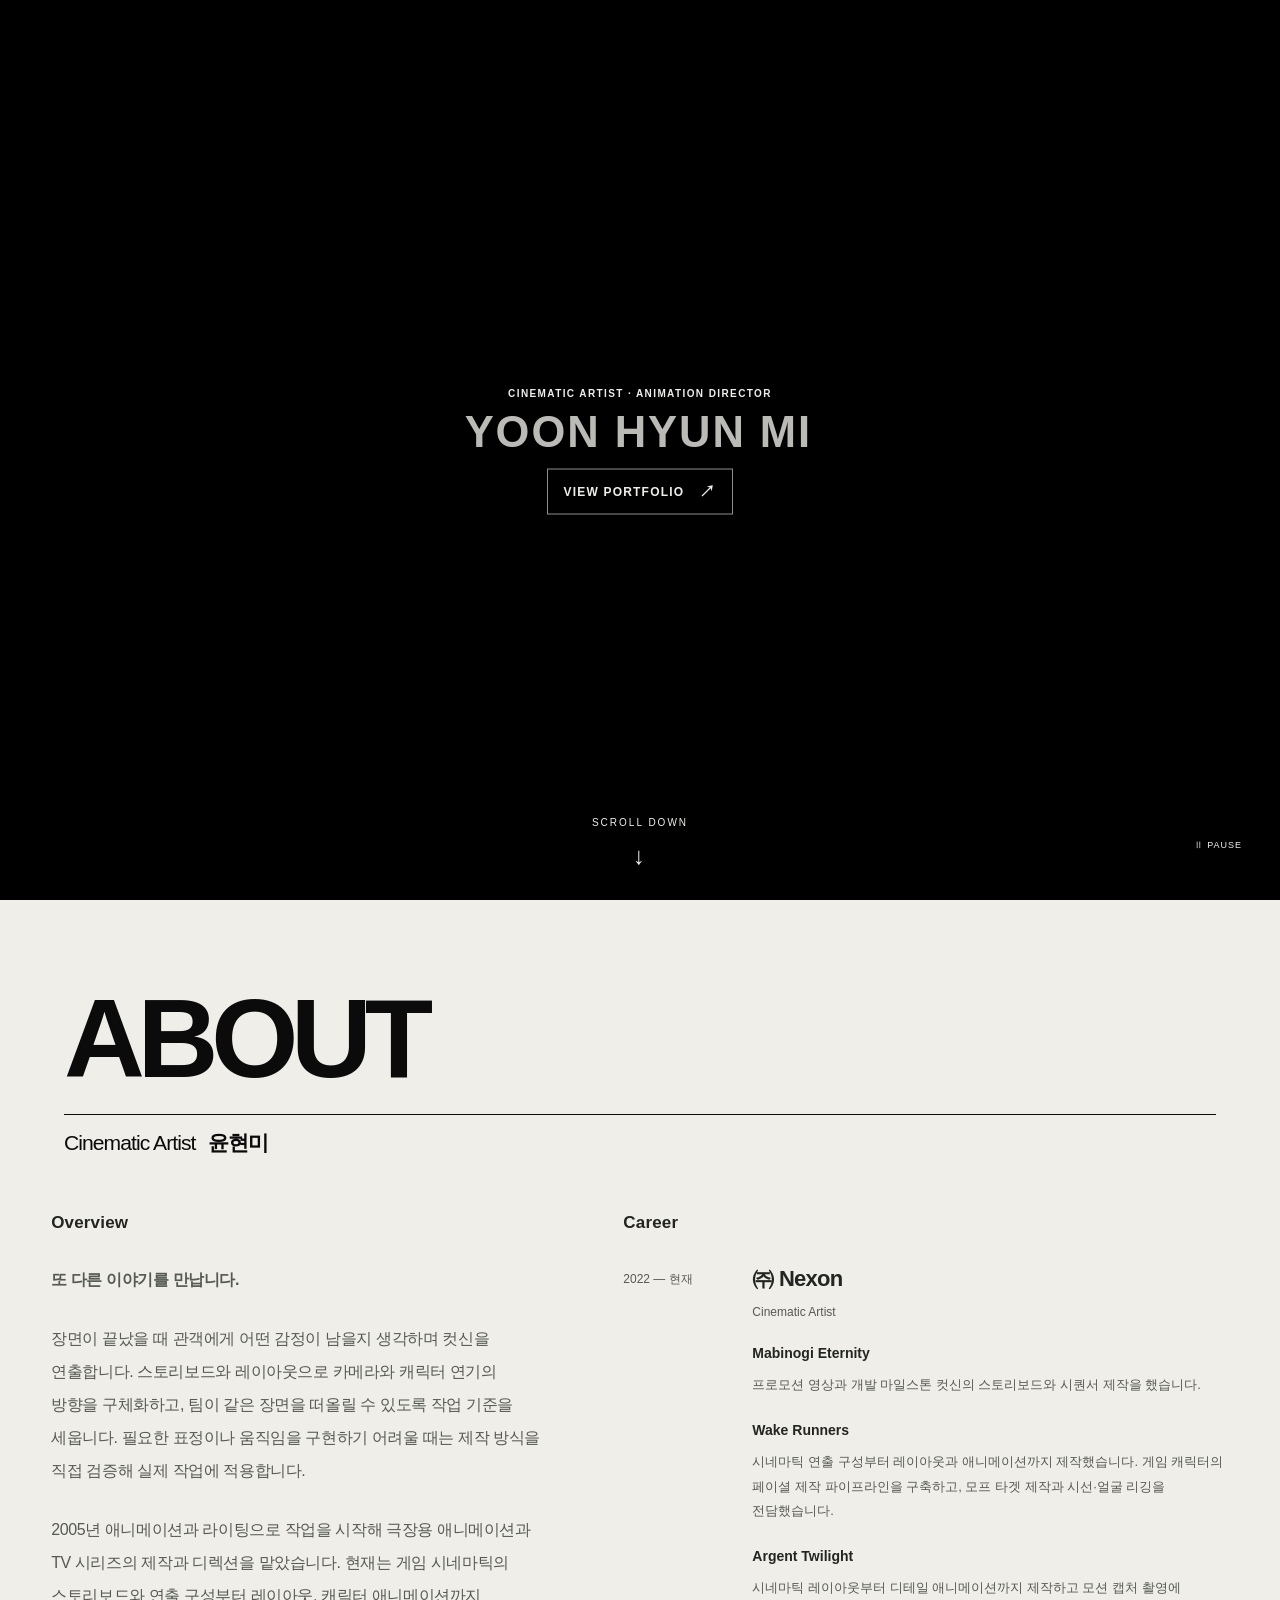
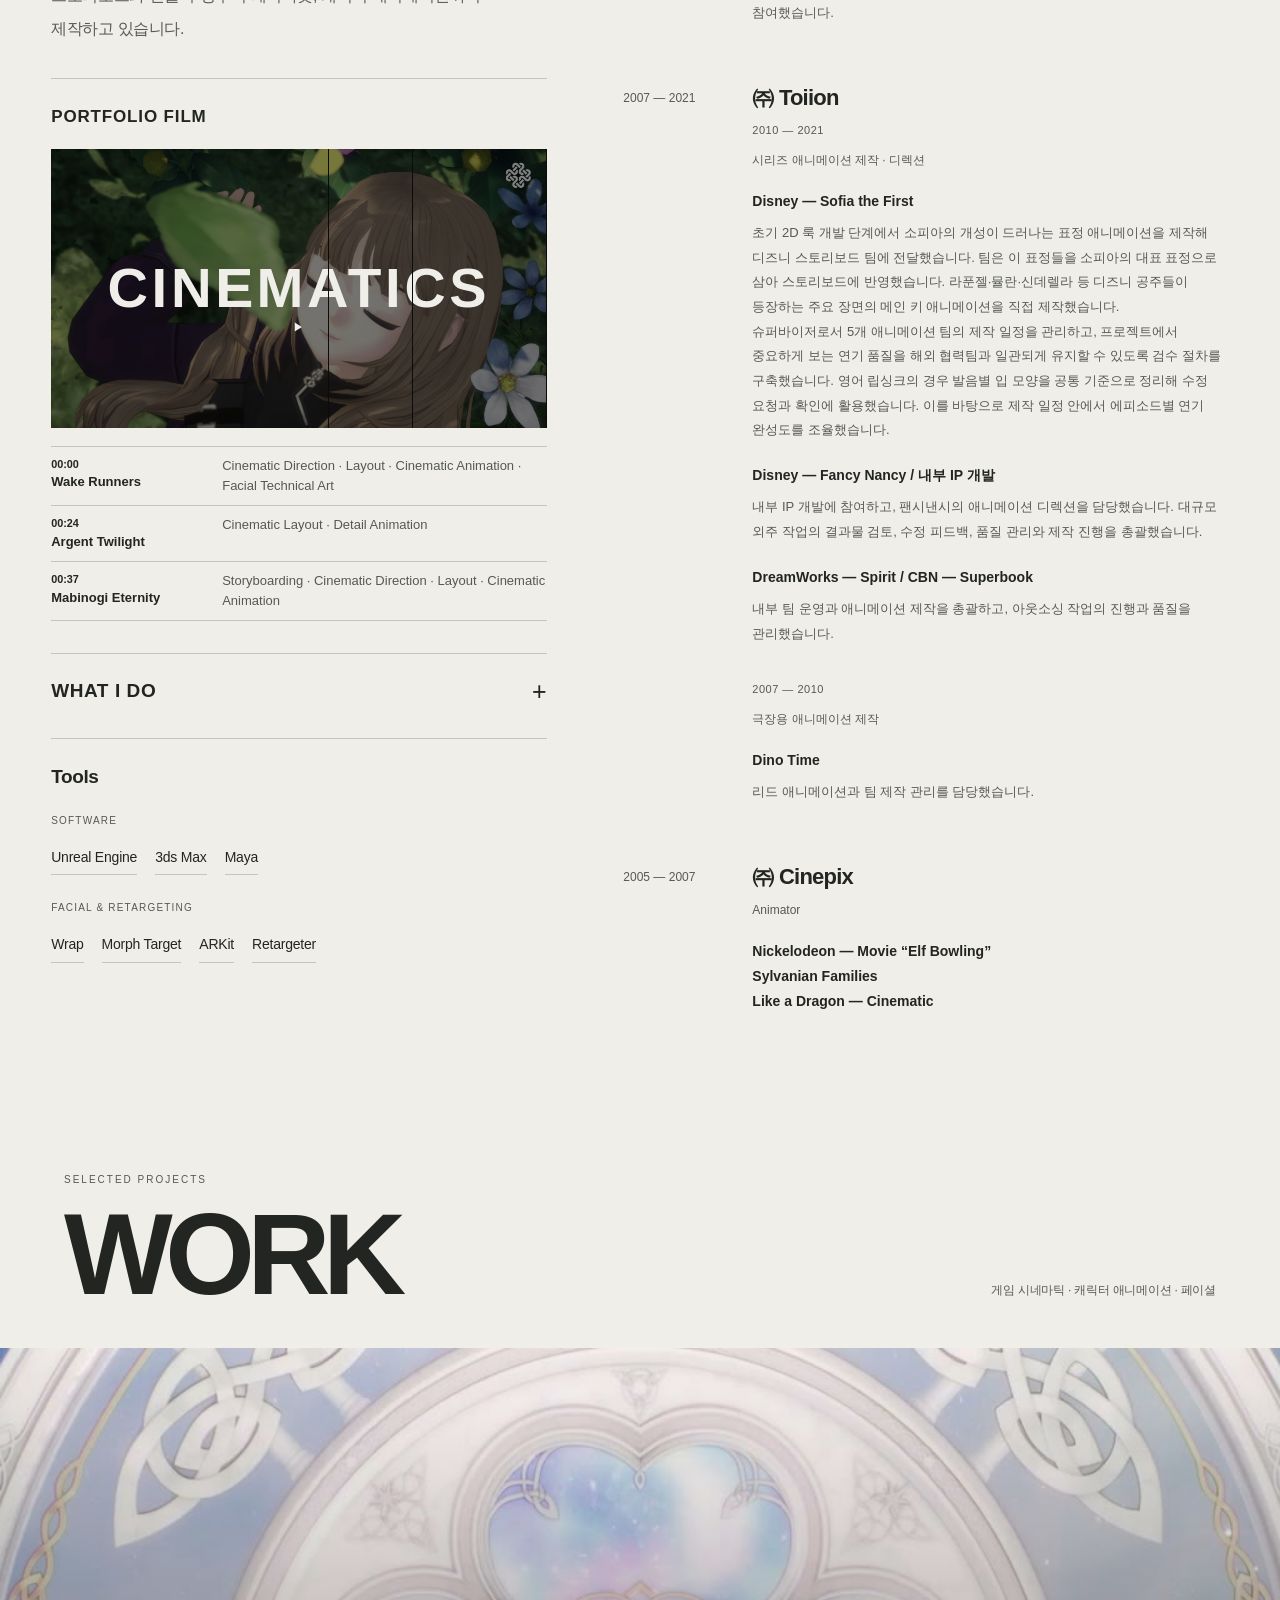
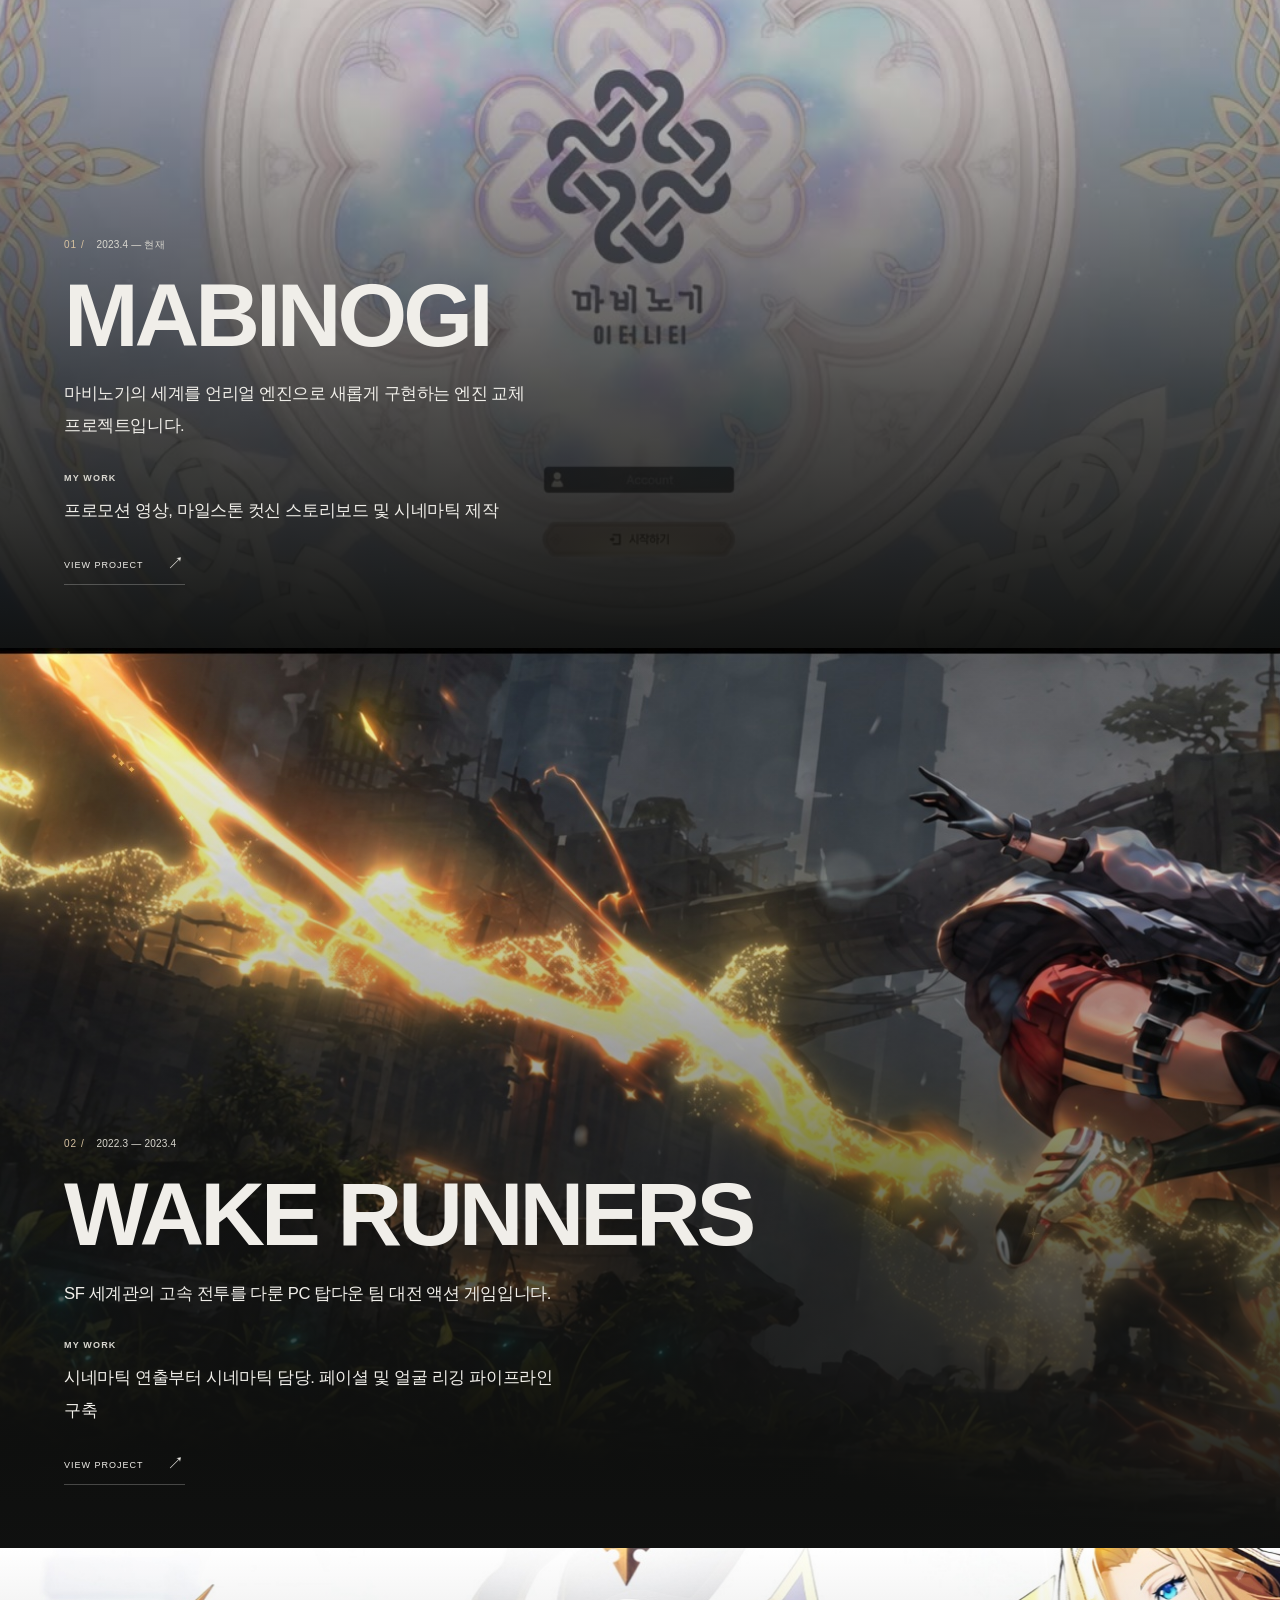
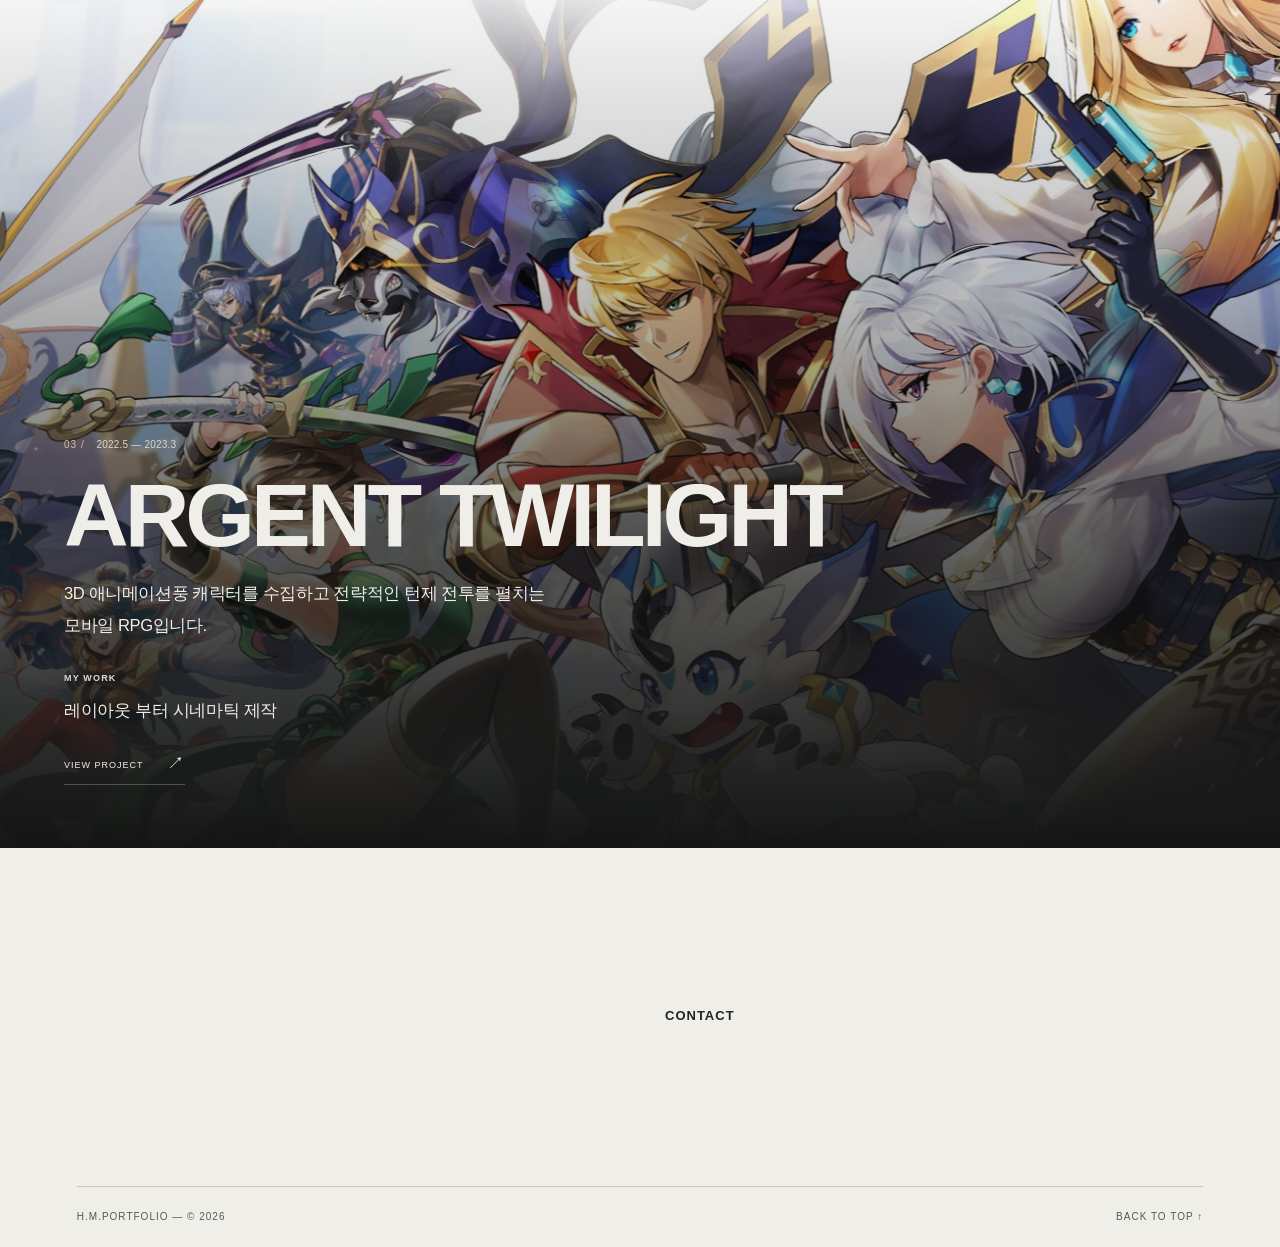
==== commit 3d6fdde3: "Describe cinematic direction, Sofia expression development and animator feedback" ====
--- a/index.html
+++ b/index.html
@@ -11,7 +11,7 @@
 <div class="profile-container">
 <div class="profile-heading about-title-lockup"><h2 id="profile-title">ABOUT</h2><div class="profile-identity"><span><span lang="en">Cinematic Artist</span> <strong>윤현미</strong></span></div></div>
 <div class="profile-grid">
-<section class="profile-bio" id="profile-overview" aria-labelledby="profile-overview-title"><h3 id="profile-overview-title" class="profile-column-heading">Overview</h3><div class="profile-bio-copy"><p><strong>또 다른 이야기를 만납니다.</strong></p><p>2005년 애니메이션과 라이팅으로 작업을 시작해 극장용 애니메이션과 TV 시리즈의 제작과 디렉션을 맡았습니다. 현재는 게임 시네마틱의 스토리보드와 연출 구성부터 레이아웃, 캐릭터 애니메이션까지 제작하고 있습니다.</p><p>스토리보드를 제작하고 카메라와 캐릭터 연기를 구성합니다. 연출 의도에 맞는 표현을 구현하기 위해 제작 방식을 연구하고, 파이프라인과 보조 도구를 개선하며 장면의 완성도를 높이고 있습니다.</p></div>
+<section class="profile-bio" id="profile-overview" aria-labelledby="profile-overview-title"><h3 id="profile-overview-title" class="profile-column-heading">Overview</h3><div class="profile-bio-copy"><p><strong>또 다른 이야기를 만납니다.</strong></p><p>장면이 끝났을 때 관객에게 어떤 감정이 남을지 생각하며 컷신을 연출합니다. 스토리보드와 레이아웃으로 카메라와 캐릭터 연기의 방향을 구체화하고, 팀이 같은 장면을 떠올릴 수 있도록 작업 기준을 세웁니다. 필요한 표정이나 움직임을 구현하기 어려울 때는 제작 방식을 직접 검증해 실제 작업에 적용합니다.</p><p>2005년 애니메이션과 라이팅으로 작업을 시작해 극장용 애니메이션과 TV 시리즈의 제작과 디렉션을 맡았습니다. 현재는 게임 시네마틱의 스토리보드와 연출 구성부터 레이아웃, 캐릭터 애니메이션까지 제작하고 있습니다.</p></div>
 <section class="profile-showreel" id="about-portfolio-film" aria-labelledby="about-portfolio-film-title"><h3 id="about-portfolio-film-title">PORTFOLIO FILM</h3><div class="resume-showreel profile-inline-film"><button class="resume-film-cover project-film-cover unified-film-cover" type="button" aria-controls="about-film-player" aria-label="포트폴리오 영상 재생"><img src="assets/mabi-production/media-event-frame-cover-v02.png" alt="나뭇잎 아래 눈을 감은 마비노기 캐릭터"><span class="project-film-title" aria-hidden="true">CINEMATICS</span><span class="film-play-mark" aria-hidden="true">▶</span></button><div class="resume-film-stage" hidden><iframe id="about-film-player" class="vimeo-film-player" title="윤현미 시네마틱·애니메이션 포트폴리오 영상" data-vimeo-src="https://player.vimeo.com/video/1246816019?autoplay=1&amp;dnt=1&amp;quality=1080p" allow="autoplay; fullscreen; picture-in-picture; encrypted-media" allowfullscreen></iframe></div></div><dl class="showreel-credits" aria-label="프로젝트별 담당 역할"><div><dt><small style="display:block;font-variant-numeric:tabular-nums">00:00</small>Wake Runners</dt><dd lang="en">Cinematic Direction · Layout · Cinematic Animation · Facial Technical Art</dd></div><div><dt><small style="display:block;font-variant-numeric:tabular-nums">00:24</small>Argent Twilight</dt><dd lang="en">Cinematic Layout · Detail Animation</dd></div><div><dt><small style="display:block;font-variant-numeric:tabular-nums">00:37</small>Mabinogi Eternity</dt><dd lang="en">Storyboarding · Cinematic Direction · Layout · Cinematic Animation</dd></div></dl></section>
 <details class="profile-whatido" id="profile-whatido"><summary><h3>WHAT I DO</h3><span class="whatido-toggle" aria-hidden="true">+</span></summary><div class="whatido-content">
 <div class="whatido-item"><h4>Cinematic Direction</h4><p>애니메이션 디렉션과 아웃소싱 관리, 유관 부서 협업 경험을 바탕으로 작업 범위를 정리하고 시네마틱 제작 공수를 산정합니다.<br>콘셉트와 스토리보드로 장면의 방향을 설정하고, 애니메틱과 레이아웃을 통해 카메라 구도·컷의 길이·캐릭터 연기의 흐름을 구체화합니다.</p></div>
@@ -25,7 +25,7 @@
 <section class="profile-tool-strip" id="profile-tools" aria-labelledby="profile-tools-title"><div class="profile-tools-heading"><h3 id="profile-tools-title">Tools</h3></div><div class="profile-tool-columns"><div class="profile-tool-group"><h4>SOFTWARE</h4><ul><li>Unreal Engine</li><li>3ds Max</li><li>Maya</li></ul></div><div class="profile-tool-group"><h4>FACIAL &amp; RETARGETING</h4><ul><li>Wrap</li><li>Morph Target</li><li>ARKit</li><li>Retargeter</li></ul></div></div></section>
 </section>
 <section class="profile-career profile-career-column" id="profile-career" aria-labelledby="profile-career-title"><h3 id="profile-career-title" class="profile-column-heading">Career</h3><div class="career-cards"><article class="career-entry"><div class="career-date">2022 — 현재</div><div><h3>㈜ Nexon</h3><div class="career-role">Cinematic Artist</div><div class="career-project"><h4>Mabinogi Eternity</h4><p>프로모션 영상과 개발 마일스톤 컷신의 스토리보드와 시퀀서 제작을 했습니다.</p></div><div class="career-project"><h4>Wake Runners</h4><p>시네마틱 연출 구성부터 레이아웃과 애니메이션까지 제작했습니다. 게임 캐릭터의 페이셜 제작 파이프라인을 구축하고, 모프 타겟 제작과 시선·얼굴 리깅을 전담했습니다.</p></div><div class="career-project"><h4>Argent Twilight</h4><p>시네마틱 레이아웃부터 디테일 애니메이션까지 제작하고 모션 캡처 촬영에 참여했습니다.</p></div></div></article>
-<article class="career-entry"><div class="career-date">2007 — 2021</div><div><h3>㈜ Toiion</h3><section class="career-position"><div class="career-role"><span class="career-position-date">2010 — 2021</span> 시리즈 애니메이션 제작 · 디렉션</div><div class="career-project"><h4>Disney — Sofia the First</h4><p>초기 개발 단계에서 2D 룩 디벨롭을 맡아 제작 방향을 검토했고, 라푼젤·뮬란·신데렐라 등 디즈니 공주들이 등장하는 주요 장면의 메인 키 애니메이션을 직접 제작했습니다.</p><p>슈퍼바이저로서 5개 애니메이션 팀의 제작 일정을 관리하고, 프로젝트에서 중요하게 보는 연기 품질을 해외 협력팀과 일관되게 유지할 수 있도록 검수 절차를 구축했습니다. 영어 립싱크의 경우 발음별 입 모양을 공통 기준으로 정리해 수정 요청과 확인에 활용했습니다. 이를 바탕으로 제작 일정 안에서 에피소드별 연기 완성도를 조율했습니다.</p></div><div class="career-project"><h4>Disney — Fancy Nancy / 내부 IP 개발</h4><p>내부 IP 개발에 참여하고, 팬시낸시의 애니메이션 디렉션을 담당했습니다. 대규모 외주 작업의 결과물 검토, 수정 피드백, 품질 관리와 제작 진행을 총괄했습니다.</p></div><div class="career-project"><h4>DreamWorks — Spirit / CBN — Superbook</h4><p>내부 팀 운영과 애니메이션 제작을 총괄하고, 아웃소싱 작업의 진행과 품질을 관리했습니다.</p></div></section><section class="career-position"><div class="career-role"><span class="career-position-date">2007 — 2010</span>극장용 애니메이션 제작</div><div class="career-project"><h4>Dino Time</h4><p>리드 애니메이션과 팀 제작 관리를 담당했습니다.</p></div></section></div></article>
+<article class="career-entry"><div class="career-date">2007 — 2021</div><div><h3>㈜ Toiion</h3><section class="career-position"><div class="career-role"><span class="career-position-date">2010 — 2021</span> 시리즈 애니메이션 제작 · 디렉션</div><div class="career-project"><h4>Disney — Sofia the First</h4><p>초기 2D 룩 개발 단계에서 소피아의 개성이 드러나는 표정 애니메이션을 제작해 디즈니 스토리보드 팀에 전달했습니다. 팀은 이 표정들을 소피아의 대표 표정으로 삼아 스토리보드에 반영했습니다. 라푼젤·뮬란·신데렐라 등 디즈니 공주들이 등장하는 주요 장면의 메인 키 애니메이션을 직접 제작했습니다.</p><p>슈퍼바이저로서 5개 애니메이션 팀의 제작 일정을 관리하고, 프로젝트에서 중요하게 보는 연기 품질을 해외 협력팀과 일관되게 유지할 수 있도록 검수 절차를 구축했습니다. 영어 립싱크의 경우 발음별 입 모양을 공통 기준으로 정리해 수정 요청과 확인에 활용했습니다. 이를 바탕으로 제작 일정 안에서 에피소드별 연기 완성도를 조율했습니다.</p></div><div class="career-project"><h4>Disney — Fancy Nancy / 내부 IP 개발</h4><p>내부 IP 개발에 참여하고, 팬시낸시의 애니메이션 디렉션을 담당했습니다. 대규모 외주 작업의 결과물 검토, 수정 피드백, 품질 관리와 제작 진행을 총괄했습니다.</p></div><div class="career-project"><h4>DreamWorks — Spirit / CBN — Superbook</h4><p>내부 팀 운영과 애니메이션 제작을 총괄하고, 아웃소싱 작업의 진행과 품질을 관리했습니다.</p></div></section><section class="career-position"><div class="career-role"><span class="career-position-date">2007 — 2010</span>극장용 애니메이션 제작</div><div class="career-project"><h4>Dino Time</h4><p>리드 애니메이션과 팀 제작 관리를 담당했습니다.</p></div></section></div></article>
 <article class="career-entry"><div class="career-date">2005 — 2007</div><div><h3>㈜ Cinepix</h3><div class="career-role">Animator</div><div class="career-project"><h4>Nickelodeon — Movie “Elf Bowling”<br>Sylvanian Families<br>Like a Dragon — Cinematic</h4></div></div></article></div></section>
 </div>
 
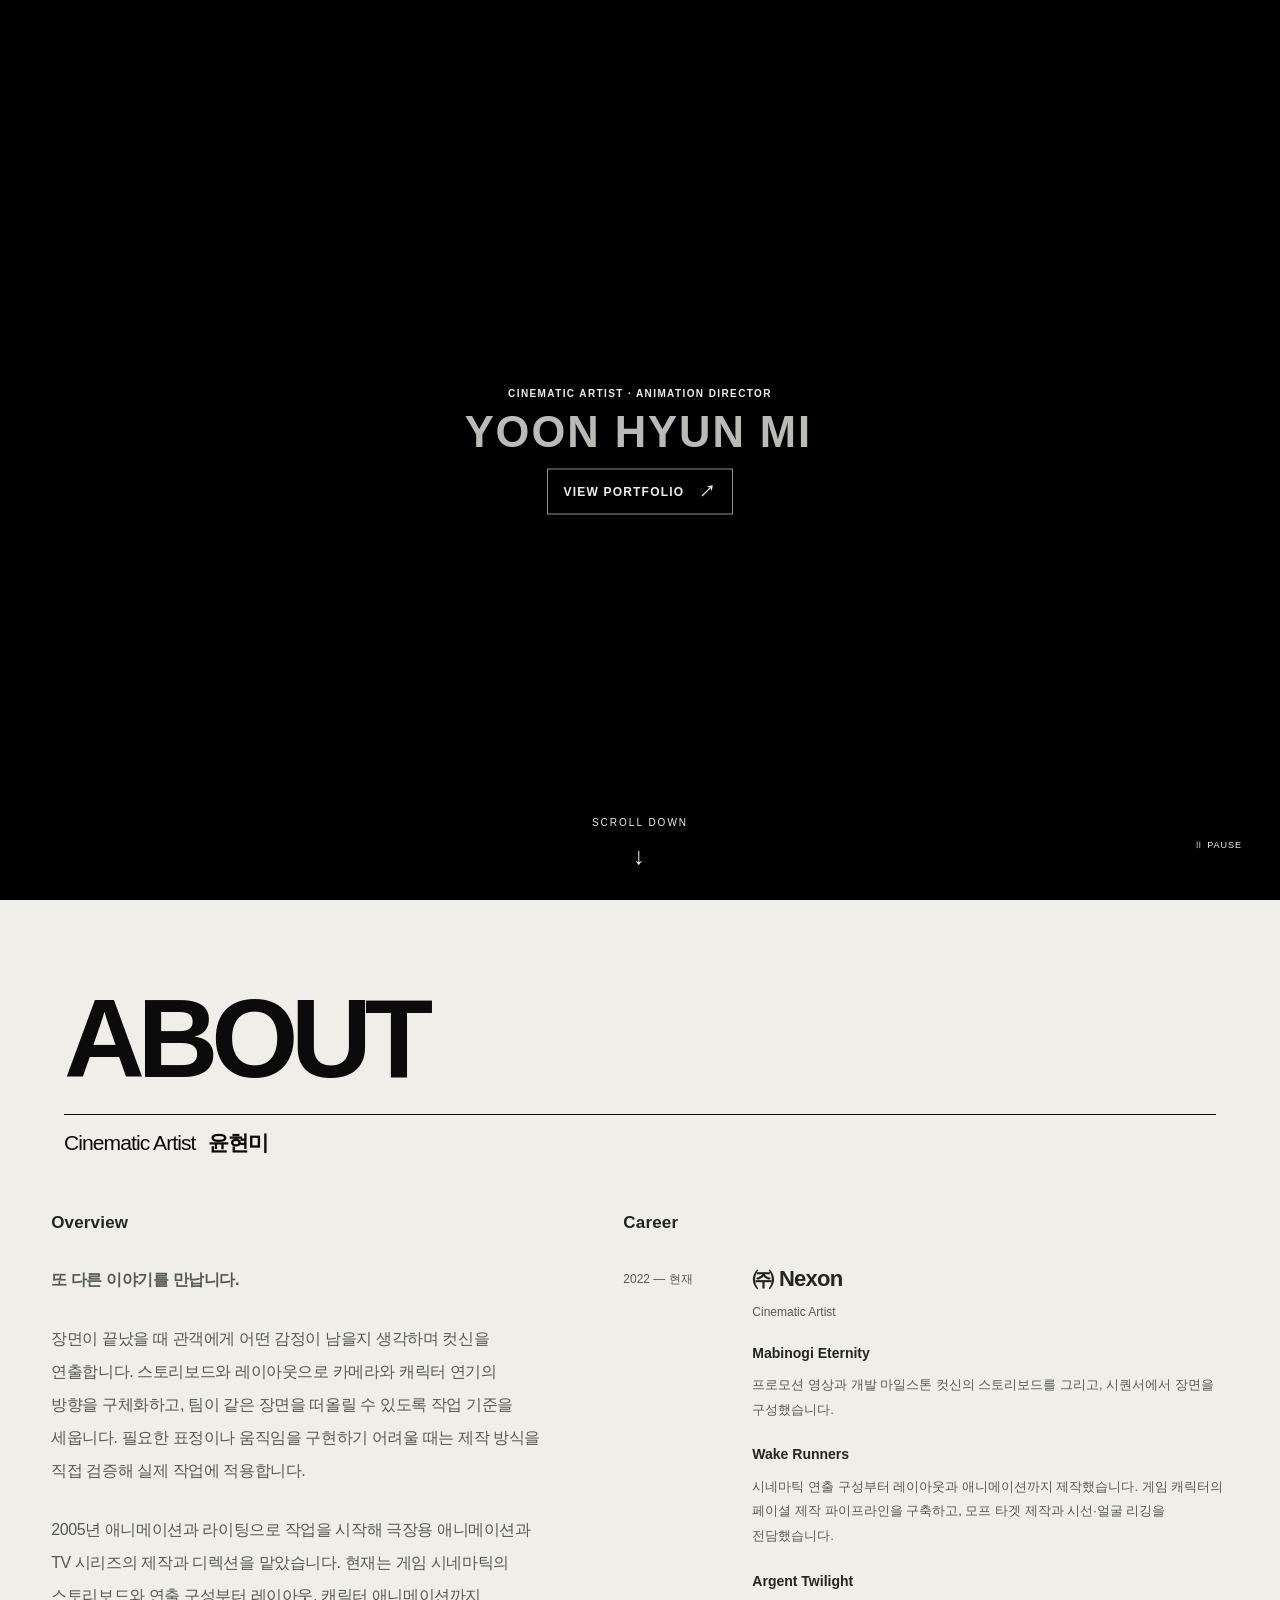
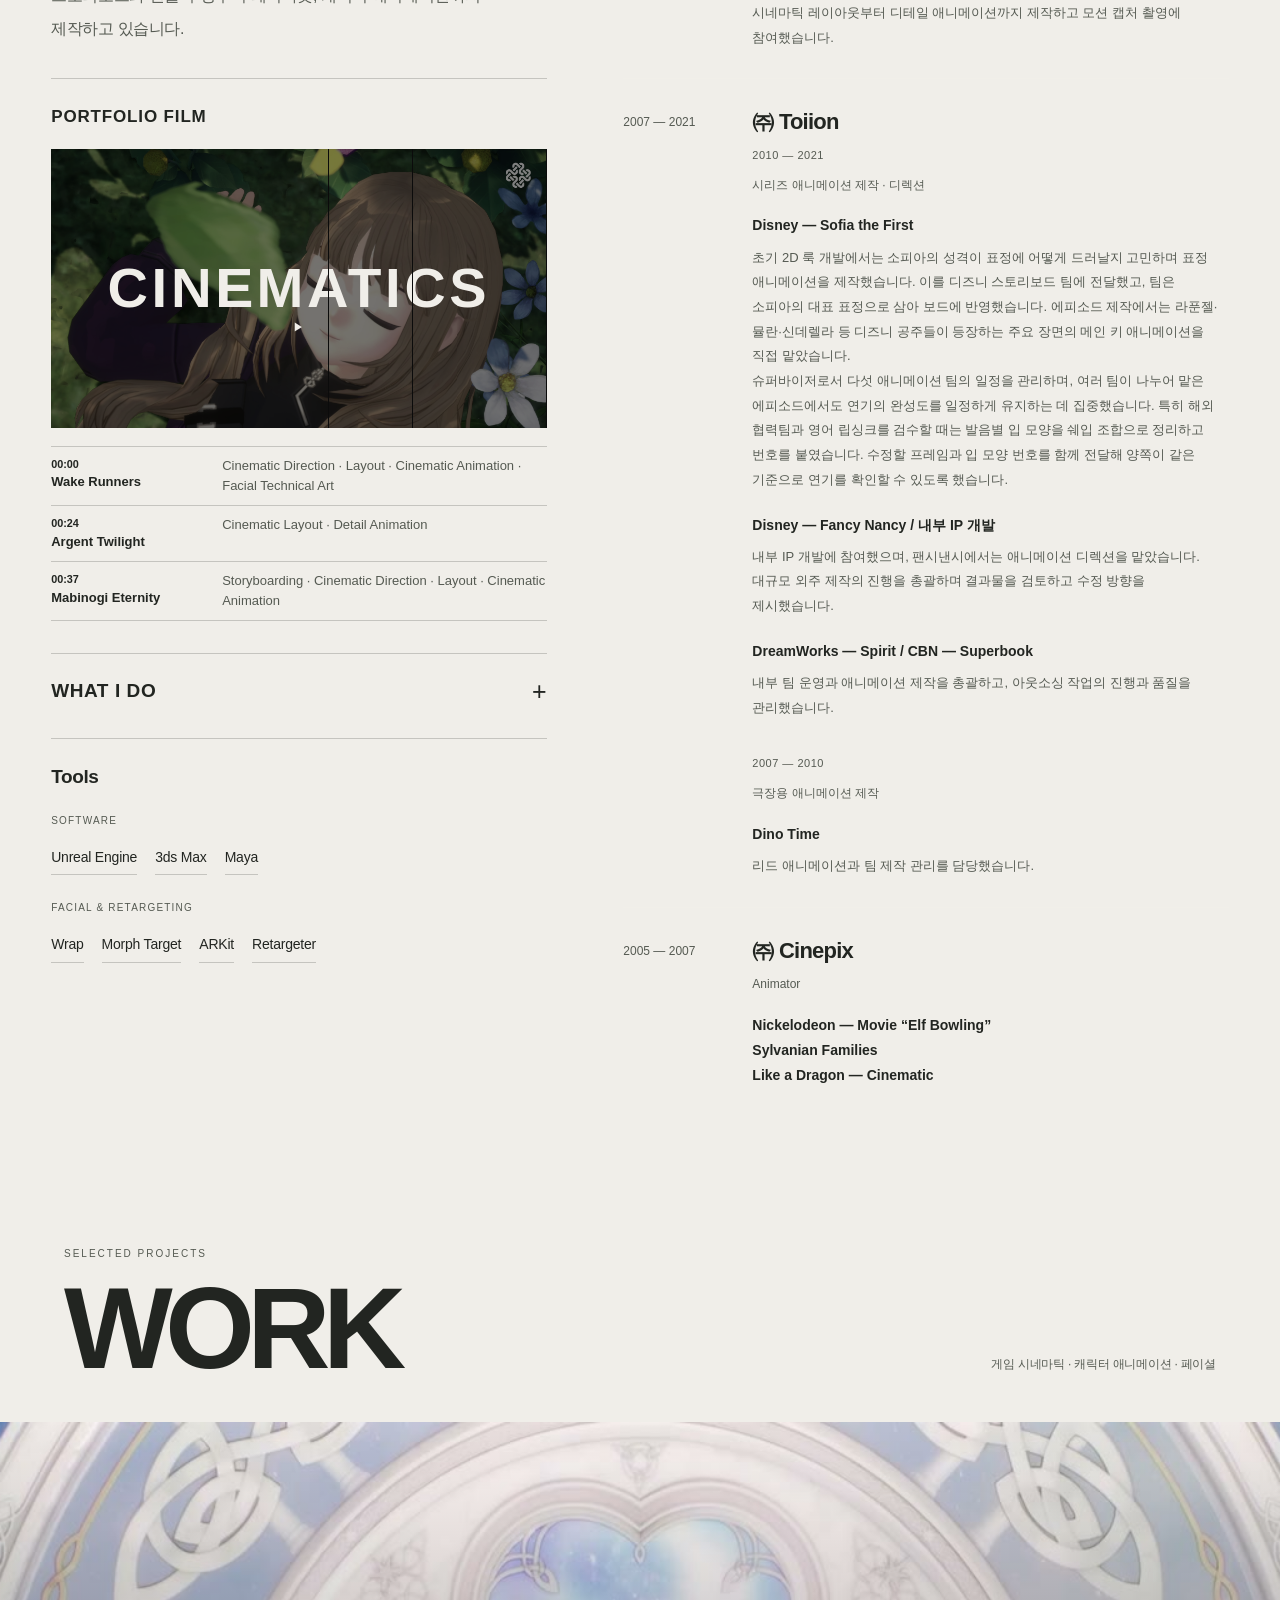
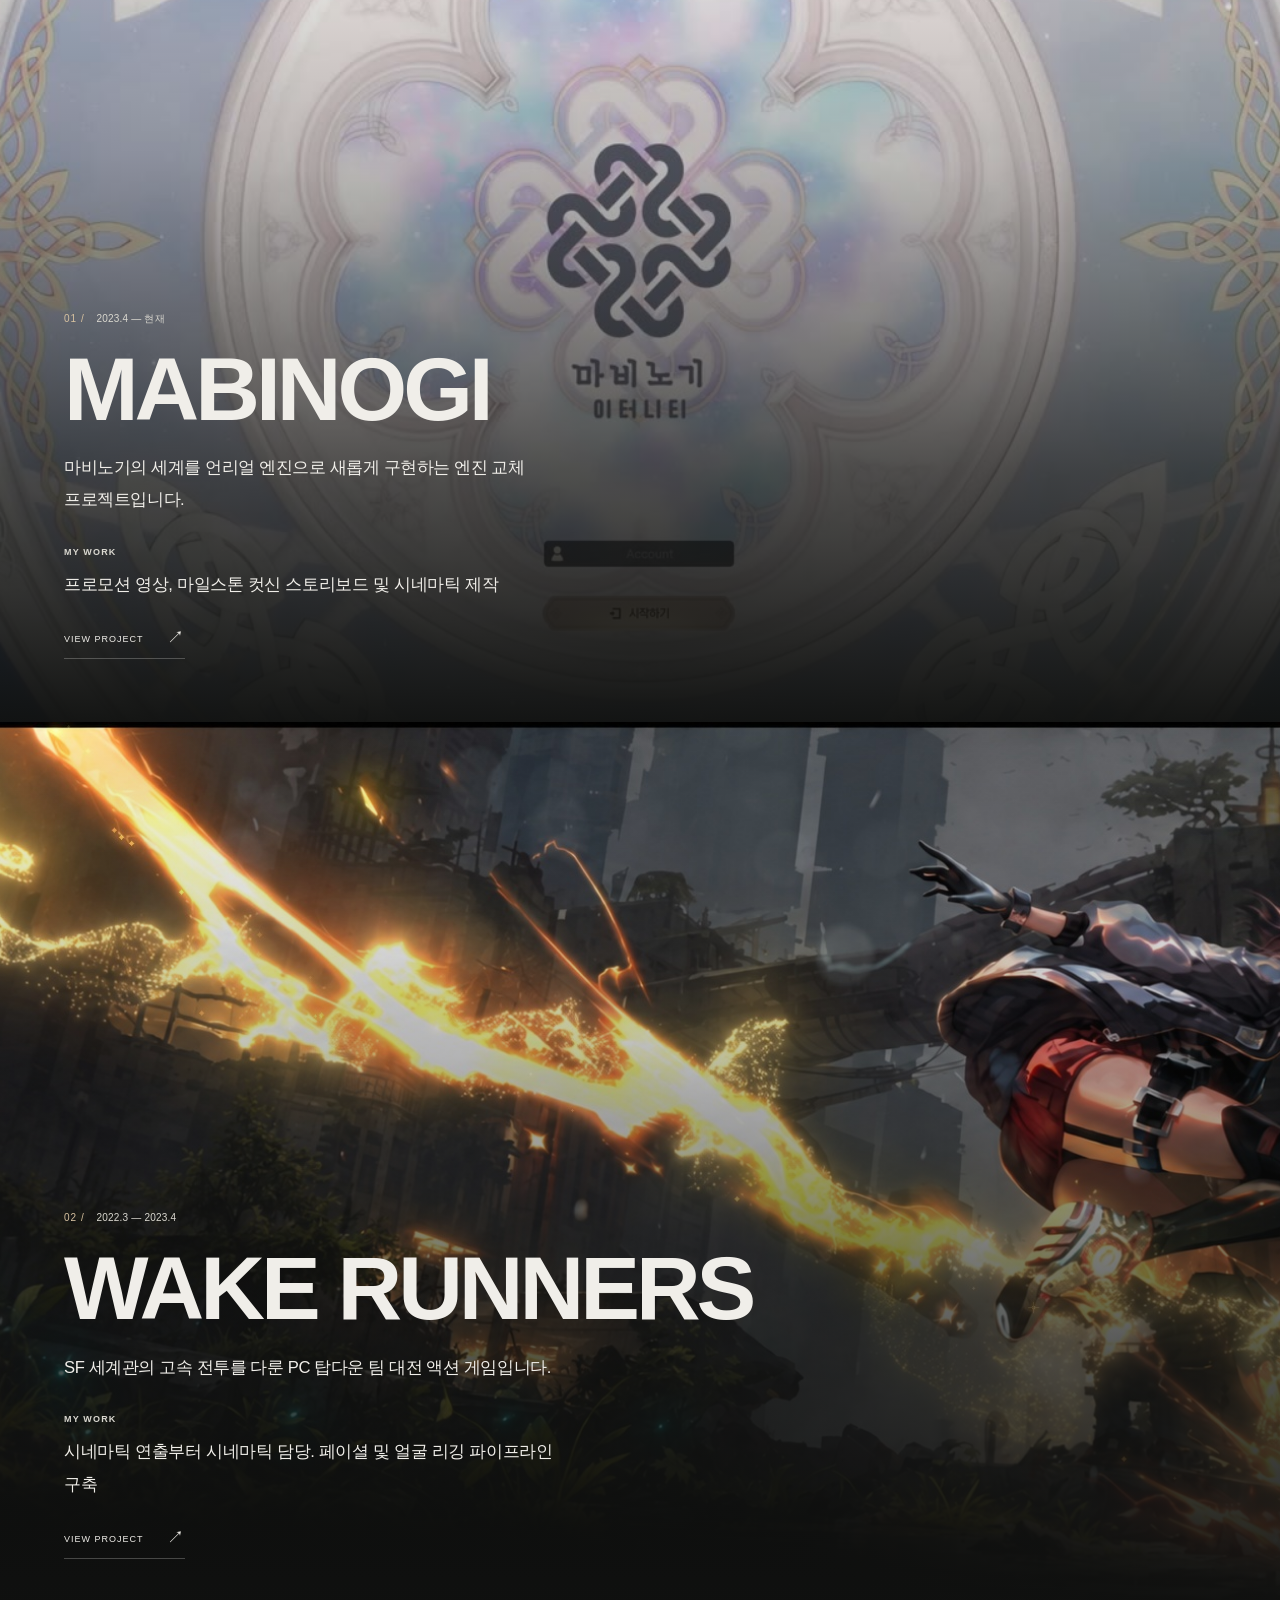
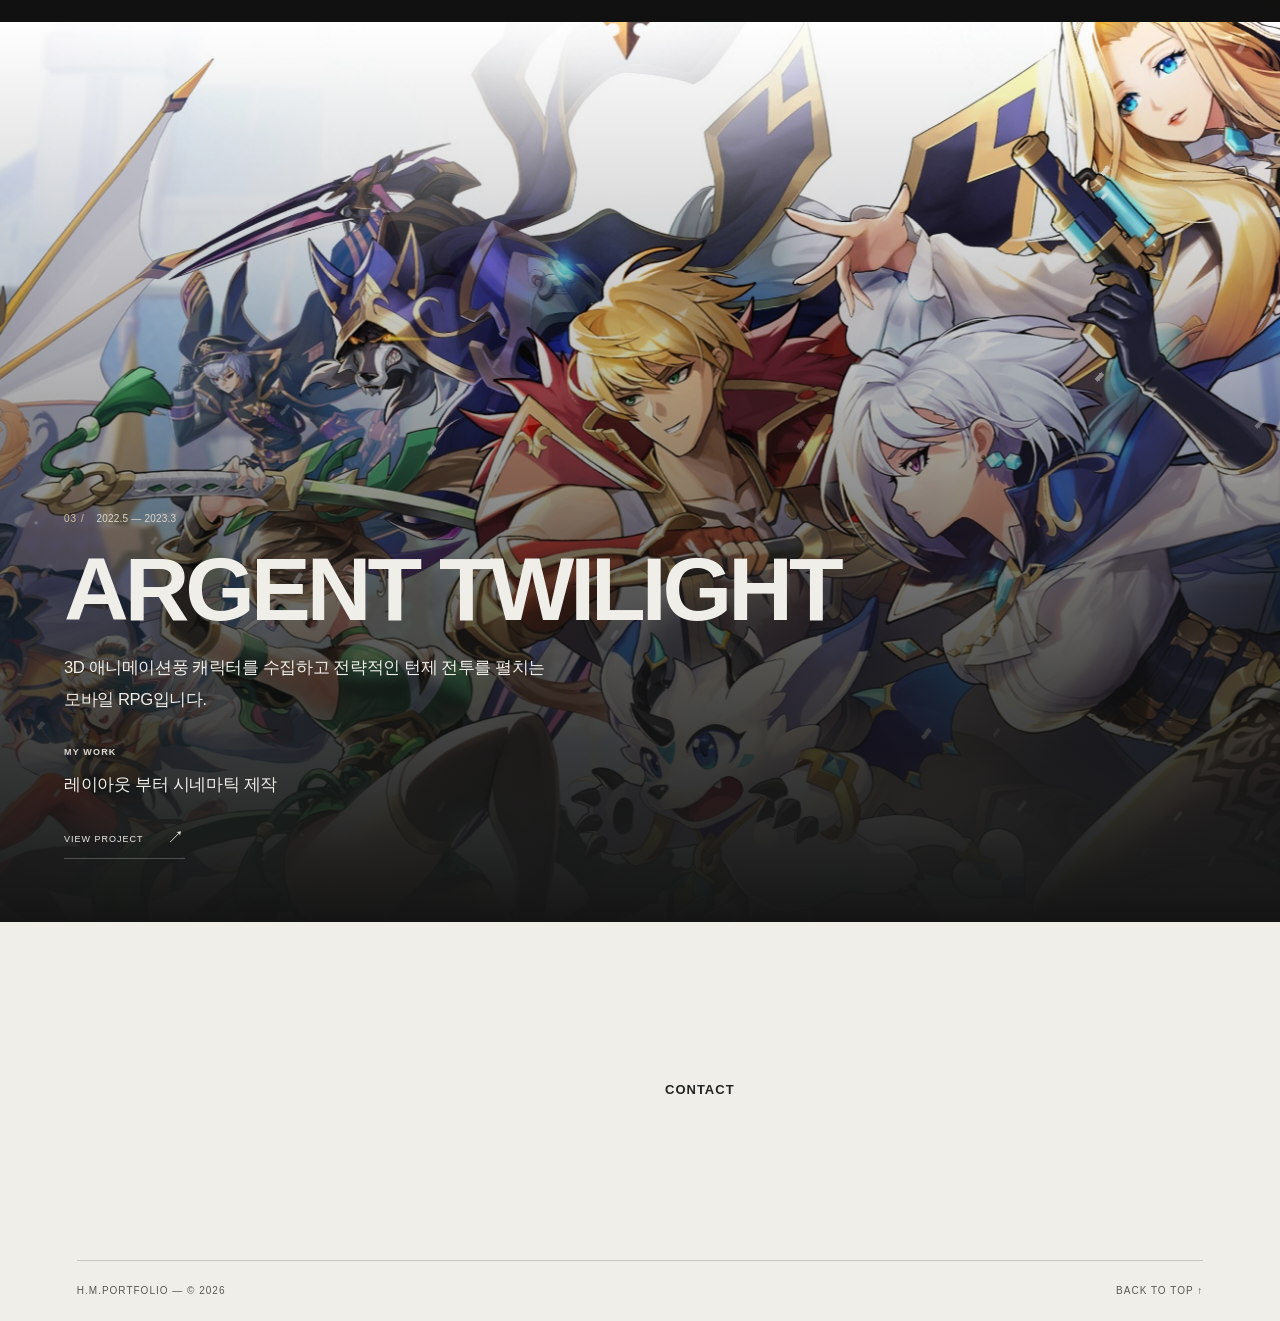
==== commit e892a216: "Edit directing notes and career narratives for continuity" ====
--- a/index.html
+++ b/index.html
@@ -20,12 +20,12 @@
 <div class="whatido-item"><h4>Facial Technical Art</h4><p>캐릭터별 모프 타겟을 제작하고 얼굴을 리깅하며, 표정 전달 공정을 구성합니다. ARKit 표정 매핑과 시퀀서 제어를 활용하고, 눈꺼풀·입술·턱의 형태와 립싱크를 확인합니다.</p></div>
 
 <div class="whatido-item"><h4>Pipeline R&amp;D</h4><p>스토리보드와 가이드 음성 제작에 AI 보조 도구를 적용했습니다. 기존 제작 경험을 바탕으로 반복 공정을 자동화하고 페이셜 제작과 엔진 연동 방식을 개선하고 있습니다.</p></div>
-<div class="whatido-item"><h4>Leadership</h4><p>애니메이션 팀 운영과 제작을 이끈 경험을 바탕으로 공정을 정리하고 작업 효율을 높입니다. 작업 효율을 높이는 도구를 제작해 팀의 제작 환경을 개선합니다.</p></div>
+<div class="whatido-item"><h4>Leadership</h4><p>팀의 제작 일정을 조율하고, 반복 작업으로 시간이 지체되는 공정을 찾아 제작 도구를 개선합니다.</p></div>
 </div></details>
 <section class="profile-tool-strip" id="profile-tools" aria-labelledby="profile-tools-title"><div class="profile-tools-heading"><h3 id="profile-tools-title">Tools</h3></div><div class="profile-tool-columns"><div class="profile-tool-group"><h4>SOFTWARE</h4><ul><li>Unreal Engine</li><li>3ds Max</li><li>Maya</li></ul></div><div class="profile-tool-group"><h4>FACIAL &amp; RETARGETING</h4><ul><li>Wrap</li><li>Morph Target</li><li>ARKit</li><li>Retargeter</li></ul></div></div></section>
 </section>
-<section class="profile-career profile-career-column" id="profile-career" aria-labelledby="profile-career-title"><h3 id="profile-career-title" class="profile-column-heading">Career</h3><div class="career-cards"><article class="career-entry"><div class="career-date">2022 — 현재</div><div><h3>㈜ Nexon</h3><div class="career-role">Cinematic Artist</div><div class="career-project"><h4>Mabinogi Eternity</h4><p>프로모션 영상과 개발 마일스톤 컷신의 스토리보드와 시퀀서 제작을 했습니다.</p></div><div class="career-project"><h4>Wake Runners</h4><p>시네마틱 연출 구성부터 레이아웃과 애니메이션까지 제작했습니다. 게임 캐릭터의 페이셜 제작 파이프라인을 구축하고, 모프 타겟 제작과 시선·얼굴 리깅을 전담했습니다.</p></div><div class="career-project"><h4>Argent Twilight</h4><p>시네마틱 레이아웃부터 디테일 애니메이션까지 제작하고 모션 캡처 촬영에 참여했습니다.</p></div></div></article>
-<article class="career-entry"><div class="career-date">2007 — 2021</div><div><h3>㈜ Toiion</h3><section class="career-position"><div class="career-role"><span class="career-position-date">2010 — 2021</span> 시리즈 애니메이션 제작 · 디렉션</div><div class="career-project"><h4>Disney — Sofia the First</h4><p>초기 2D 룩 개발 단계에서 소피아의 개성이 드러나는 표정 애니메이션을 제작해 디즈니 스토리보드 팀에 전달했습니다. 팀은 이 표정들을 소피아의 대표 표정으로 삼아 스토리보드에 반영했습니다. 라푼젤·뮬란·신데렐라 등 디즈니 공주들이 등장하는 주요 장면의 메인 키 애니메이션을 직접 제작했습니다.</p><p>슈퍼바이저로서 5개 애니메이션 팀의 제작 일정을 관리하고, 프로젝트에서 중요하게 보는 연기 품질을 해외 협력팀과 일관되게 유지할 수 있도록 검수 절차를 구축했습니다. 영어 립싱크의 경우 발음별 입 모양을 공통 기준으로 정리해 수정 요청과 확인에 활용했습니다. 이를 바탕으로 제작 일정 안에서 에피소드별 연기 완성도를 조율했습니다.</p></div><div class="career-project"><h4>Disney — Fancy Nancy / 내부 IP 개발</h4><p>내부 IP 개발에 참여하고, 팬시낸시의 애니메이션 디렉션을 담당했습니다. 대규모 외주 작업의 결과물 검토, 수정 피드백, 품질 관리와 제작 진행을 총괄했습니다.</p></div><div class="career-project"><h4>DreamWorks — Spirit / CBN — Superbook</h4><p>내부 팀 운영과 애니메이션 제작을 총괄하고, 아웃소싱 작업의 진행과 품질을 관리했습니다.</p></div></section><section class="career-position"><div class="career-role"><span class="career-position-date">2007 — 2010</span>극장용 애니메이션 제작</div><div class="career-project"><h4>Dino Time</h4><p>리드 애니메이션과 팀 제작 관리를 담당했습니다.</p></div></section></div></article>
+<section class="profile-career profile-career-column" id="profile-career" aria-labelledby="profile-career-title"><h3 id="profile-career-title" class="profile-column-heading">Career</h3><div class="career-cards"><article class="career-entry"><div class="career-date">2022 — 현재</div><div><h3>㈜ Nexon</h3><div class="career-role">Cinematic Artist</div><div class="career-project"><h4>Mabinogi Eternity</h4><p>프로모션 영상과 개발 마일스톤 컷신의 스토리보드를 그리고, 시퀀서에서 장면을 구성했습니다.</p></div><div class="career-project"><h4>Wake Runners</h4><p>시네마틱 연출 구성부터 레이아웃과 애니메이션까지 제작했습니다. 게임 캐릭터의 페이셜 제작 파이프라인을 구축하고, 모프 타겟 제작과 시선·얼굴 리깅을 전담했습니다.</p></div><div class="career-project"><h4>Argent Twilight</h4><p>시네마틱 레이아웃부터 디테일 애니메이션까지 제작하고 모션 캡처 촬영에 참여했습니다.</p></div></div></article>
+<article class="career-entry"><div class="career-date">2007 — 2021</div><div><h3>㈜ Toiion</h3><section class="career-position"><div class="career-role"><span class="career-position-date">2010 — 2021</span> 시리즈 애니메이션 제작 · 디렉션</div><div class="career-project"><h4>Disney — Sofia the First</h4><p>초기 2D 룩 개발에서는 소피아의 성격이 표정에 어떻게 드러날지 고민하며 표정 애니메이션을 제작했습니다. 이를 디즈니 스토리보드 팀에 전달했고, 팀은 소피아의 대표 표정으로 삼아 보드에 반영했습니다. 에피소드 제작에서는 라푼젤·뮬란·신데렐라 등 디즈니 공주들이 등장하는 주요 장면의 메인 키 애니메이션을 직접 맡았습니다.</p><p>슈퍼바이저로서 다섯 애니메이션 팀의 일정을 관리하며, 여러 팀이 나누어 맡은 에피소드에서도 연기의 완성도를 일정하게 유지하는 데 집중했습니다. 특히 해외 협력팀과 영어 립싱크를 검수할 때는 발음별 입 모양을 쉐입 조합으로 정리하고 번호를 붙였습니다. 수정할 프레임과 입 모양 번호를 함께 전달해 양쪽이 같은 기준으로 연기를 확인할 수 있도록 했습니다.</p></div><div class="career-project"><h4>Disney — Fancy Nancy / 내부 IP 개발</h4><p>내부 IP 개발에 참여했으며, 팬시낸시에서는 애니메이션 디렉션을 맡았습니다. 대규모 외주 제작의 진행을 총괄하며 결과물을 검토하고 수정 방향을 제시했습니다.</p></div><div class="career-project"><h4>DreamWorks — Spirit / CBN — Superbook</h4><p>내부 팀 운영과 애니메이션 제작을 총괄하고, 아웃소싱 작업의 진행과 품질을 관리했습니다.</p></div></section><section class="career-position"><div class="career-role"><span class="career-position-date">2007 — 2010</span>극장용 애니메이션 제작</div><div class="career-project"><h4>Dino Time</h4><p>리드 애니메이션과 팀 제작 관리를 담당했습니다.</p></div></section></div></article>
 <article class="career-entry"><div class="career-date">2005 — 2007</div><div><h3>㈜ Cinepix</h3><div class="career-role">Animator</div><div class="career-project"><h4>Nickelodeon — Movie “Elf Bowling”<br>Sylvanian Families<br>Like a Dragon — Cinematic</h4></div></div></article></div></section>
 </div>
 
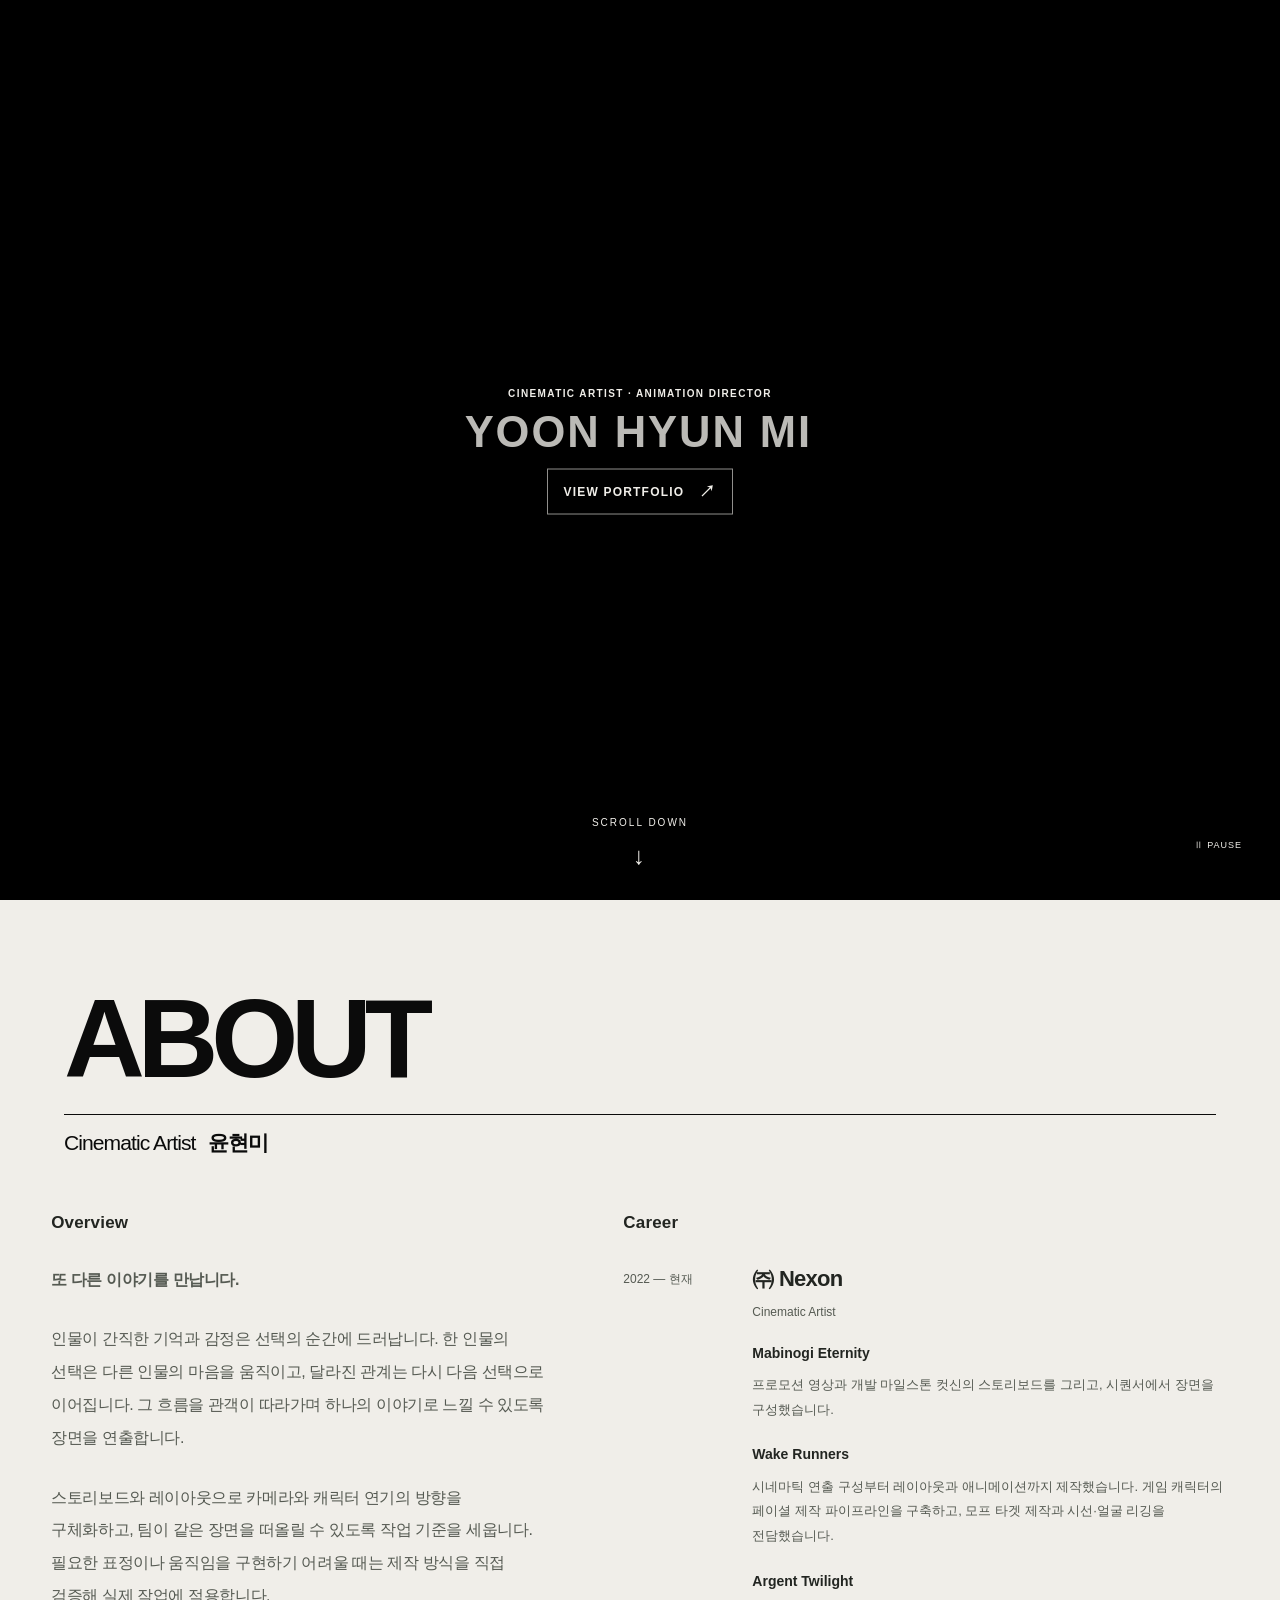
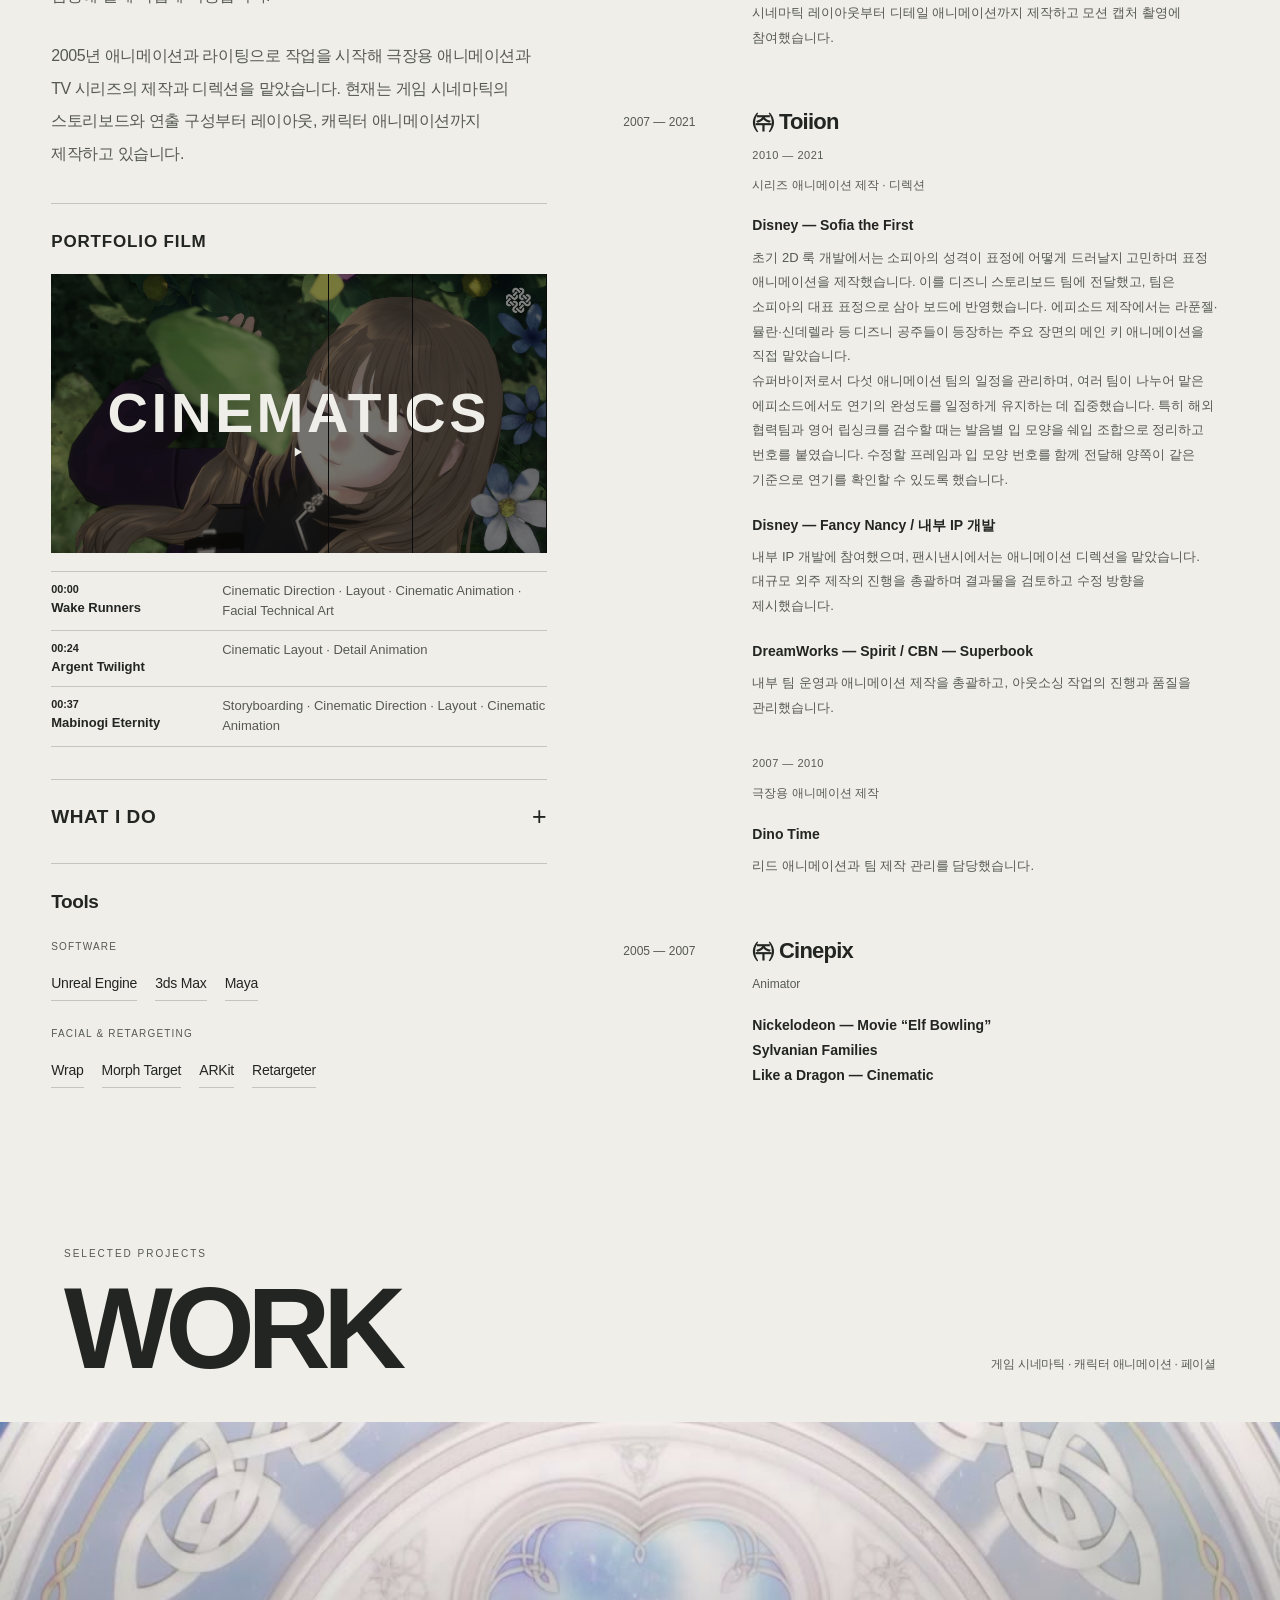
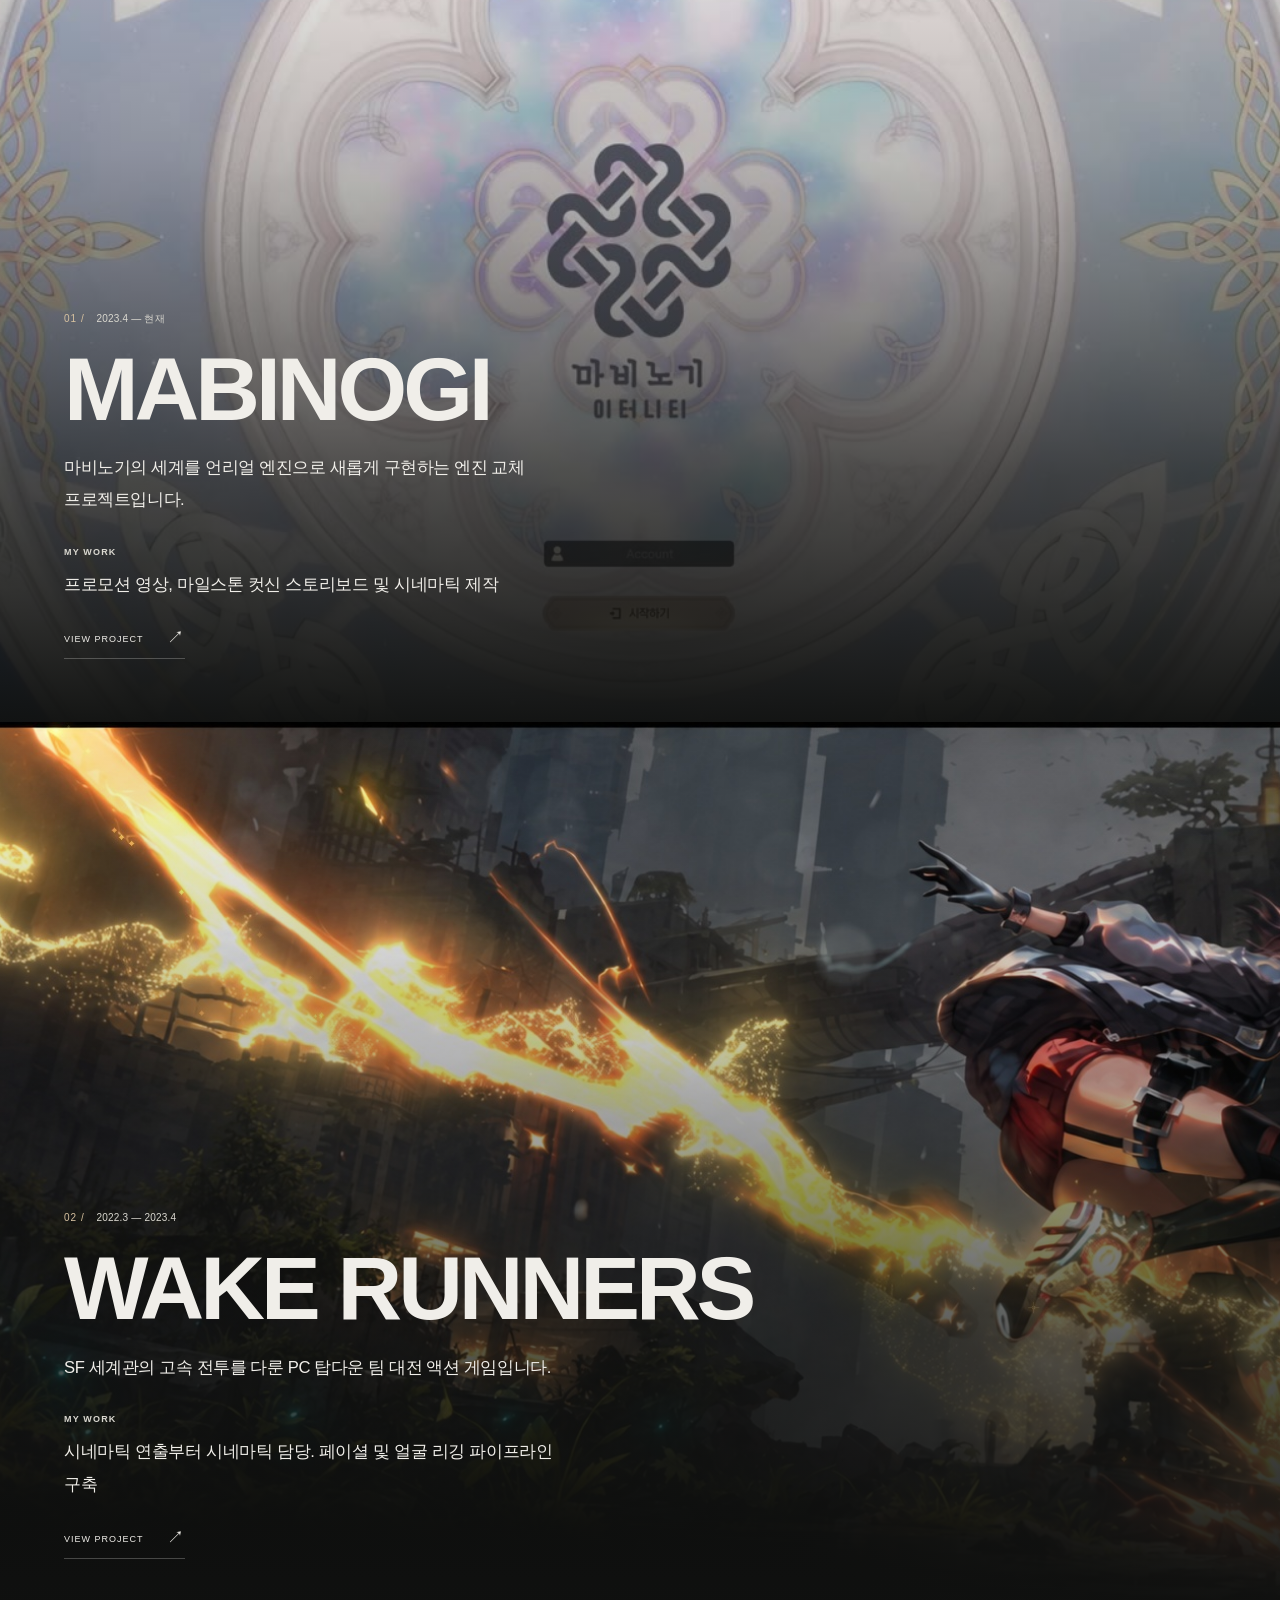
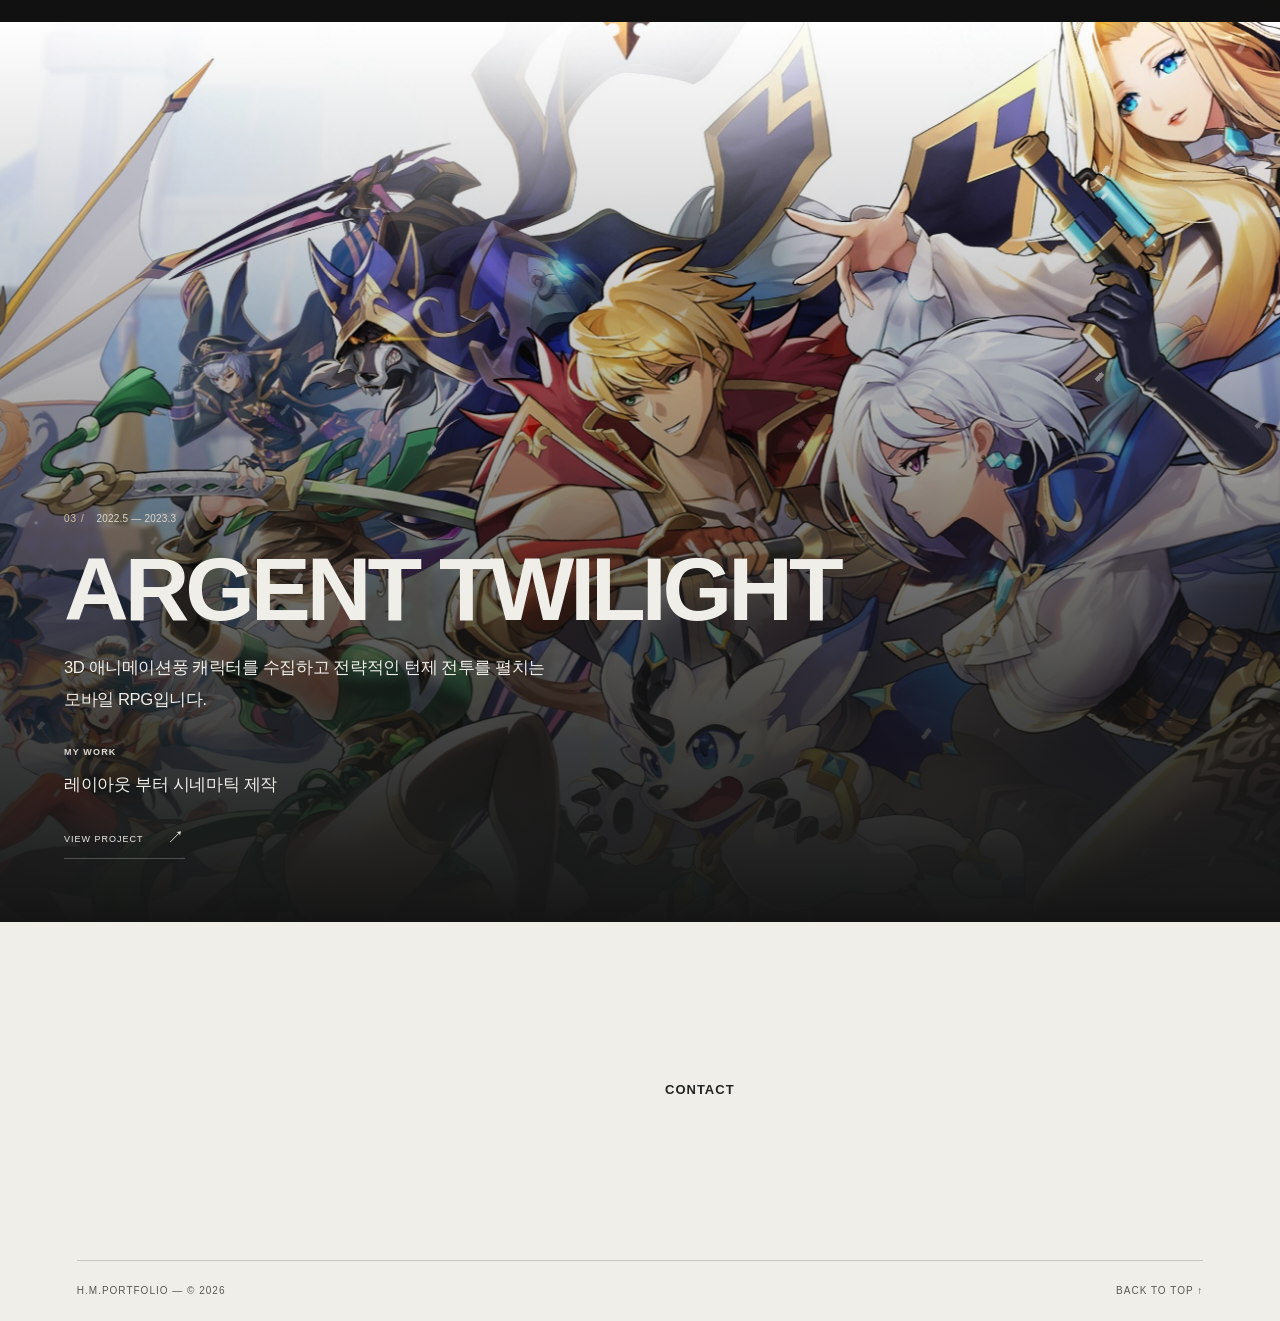
==== commit 41c9553d: "Introduce the directing philosophy in both About overviews" ====
--- a/index.html
+++ b/index.html
@@ -11,7 +11,7 @@
 <div class="profile-container">
 <div class="profile-heading about-title-lockup"><h2 id="profile-title">ABOUT</h2><div class="profile-identity"><span><span lang="en">Cinematic Artist</span> <strong>윤현미</strong></span></div></div>
 <div class="profile-grid">
-<section class="profile-bio" id="profile-overview" aria-labelledby="profile-overview-title"><h3 id="profile-overview-title" class="profile-column-heading">Overview</h3><div class="profile-bio-copy"><p><strong>또 다른 이야기를 만납니다.</strong></p><p>장면이 끝났을 때 관객에게 어떤 감정이 남을지 생각하며 컷신을 연출합니다. 스토리보드와 레이아웃으로 카메라와 캐릭터 연기의 방향을 구체화하고, 팀이 같은 장면을 떠올릴 수 있도록 작업 기준을 세웁니다. 필요한 표정이나 움직임을 구현하기 어려울 때는 제작 방식을 직접 검증해 실제 작업에 적용합니다.</p><p>2005년 애니메이션과 라이팅으로 작업을 시작해 극장용 애니메이션과 TV 시리즈의 제작과 디렉션을 맡았습니다. 현재는 게임 시네마틱의 스토리보드와 연출 구성부터 레이아웃, 캐릭터 애니메이션까지 제작하고 있습니다.</p></div>
+<section class="profile-bio" id="profile-overview" aria-labelledby="profile-overview-title"><h3 id="profile-overview-title" class="profile-column-heading">Overview</h3><div class="profile-bio-copy"><p><strong>또 다른 이야기를 만납니다.</strong></p><p>인물이 간직한 기억과 감정은 선택의 순간에 드러납니다. 한 인물의 선택은 다른 인물의 마음을 움직이고, 달라진 관계는 다시 다음 선택으로 이어집니다. 그 흐름을 관객이 따라가며 하나의 이야기로 느낄 수 있도록 장면을 연출합니다.</p><p>스토리보드와 레이아웃으로 카메라와 캐릭터 연기의 방향을 구체화하고, 팀이 같은 장면을 떠올릴 수 있도록 작업 기준을 세웁니다. 필요한 표정이나 움직임을 구현하기 어려울 때는 제작 방식을 직접 검증해 실제 작업에 적용합니다.</p><p>2005년 애니메이션과 라이팅으로 작업을 시작해 극장용 애니메이션과 TV 시리즈의 제작과 디렉션을 맡았습니다. 현재는 게임 시네마틱의 스토리보드와 연출 구성부터 레이아웃, 캐릭터 애니메이션까지 제작하고 있습니다.</p></div>
 <section class="profile-showreel" id="about-portfolio-film" aria-labelledby="about-portfolio-film-title"><h3 id="about-portfolio-film-title">PORTFOLIO FILM</h3><div class="resume-showreel profile-inline-film"><button class="resume-film-cover project-film-cover unified-film-cover" type="button" aria-controls="about-film-player" aria-label="포트폴리오 영상 재생"><img src="assets/mabi-production/media-event-frame-cover-v02.png" alt="나뭇잎 아래 눈을 감은 마비노기 캐릭터"><span class="project-film-title" aria-hidden="true">CINEMATICS</span><span class="film-play-mark" aria-hidden="true">▶</span></button><div class="resume-film-stage" hidden><iframe id="about-film-player" class="vimeo-film-player" title="윤현미 시네마틱·애니메이션 포트폴리오 영상" data-vimeo-src="https://player.vimeo.com/video/1246816019?autoplay=1&amp;dnt=1&amp;quality=1080p" allow="autoplay; fullscreen; picture-in-picture; encrypted-media" allowfullscreen></iframe></div></div><dl class="showreel-credits" aria-label="프로젝트별 담당 역할"><div><dt><small style="display:block;font-variant-numeric:tabular-nums">00:00</small>Wake Runners</dt><dd lang="en">Cinematic Direction · Layout · Cinematic Animation · Facial Technical Art</dd></div><div><dt><small style="display:block;font-variant-numeric:tabular-nums">00:24</small>Argent Twilight</dt><dd lang="en">Cinematic Layout · Detail Animation</dd></div><div><dt><small style="display:block;font-variant-numeric:tabular-nums">00:37</small>Mabinogi Eternity</dt><dd lang="en">Storyboarding · Cinematic Direction · Layout · Cinematic Animation</dd></div></dl></section>
 <details class="profile-whatido" id="profile-whatido"><summary><h3>WHAT I DO</h3><span class="whatido-toggle" aria-hidden="true">+</span></summary><div class="whatido-content">
 <div class="whatido-item"><h4>Cinematic Direction</h4><p>애니메이션 디렉션과 아웃소싱 관리, 유관 부서 협업 경험을 바탕으로 작업 범위를 정리하고 시네마틱 제작 공수를 산정합니다.<br>콘셉트와 스토리보드로 장면의 방향을 설정하고, 애니메틱과 레이아웃을 통해 카메라 구도·컷의 길이·캐릭터 연기의 흐름을 구체화합니다.</p></div>
